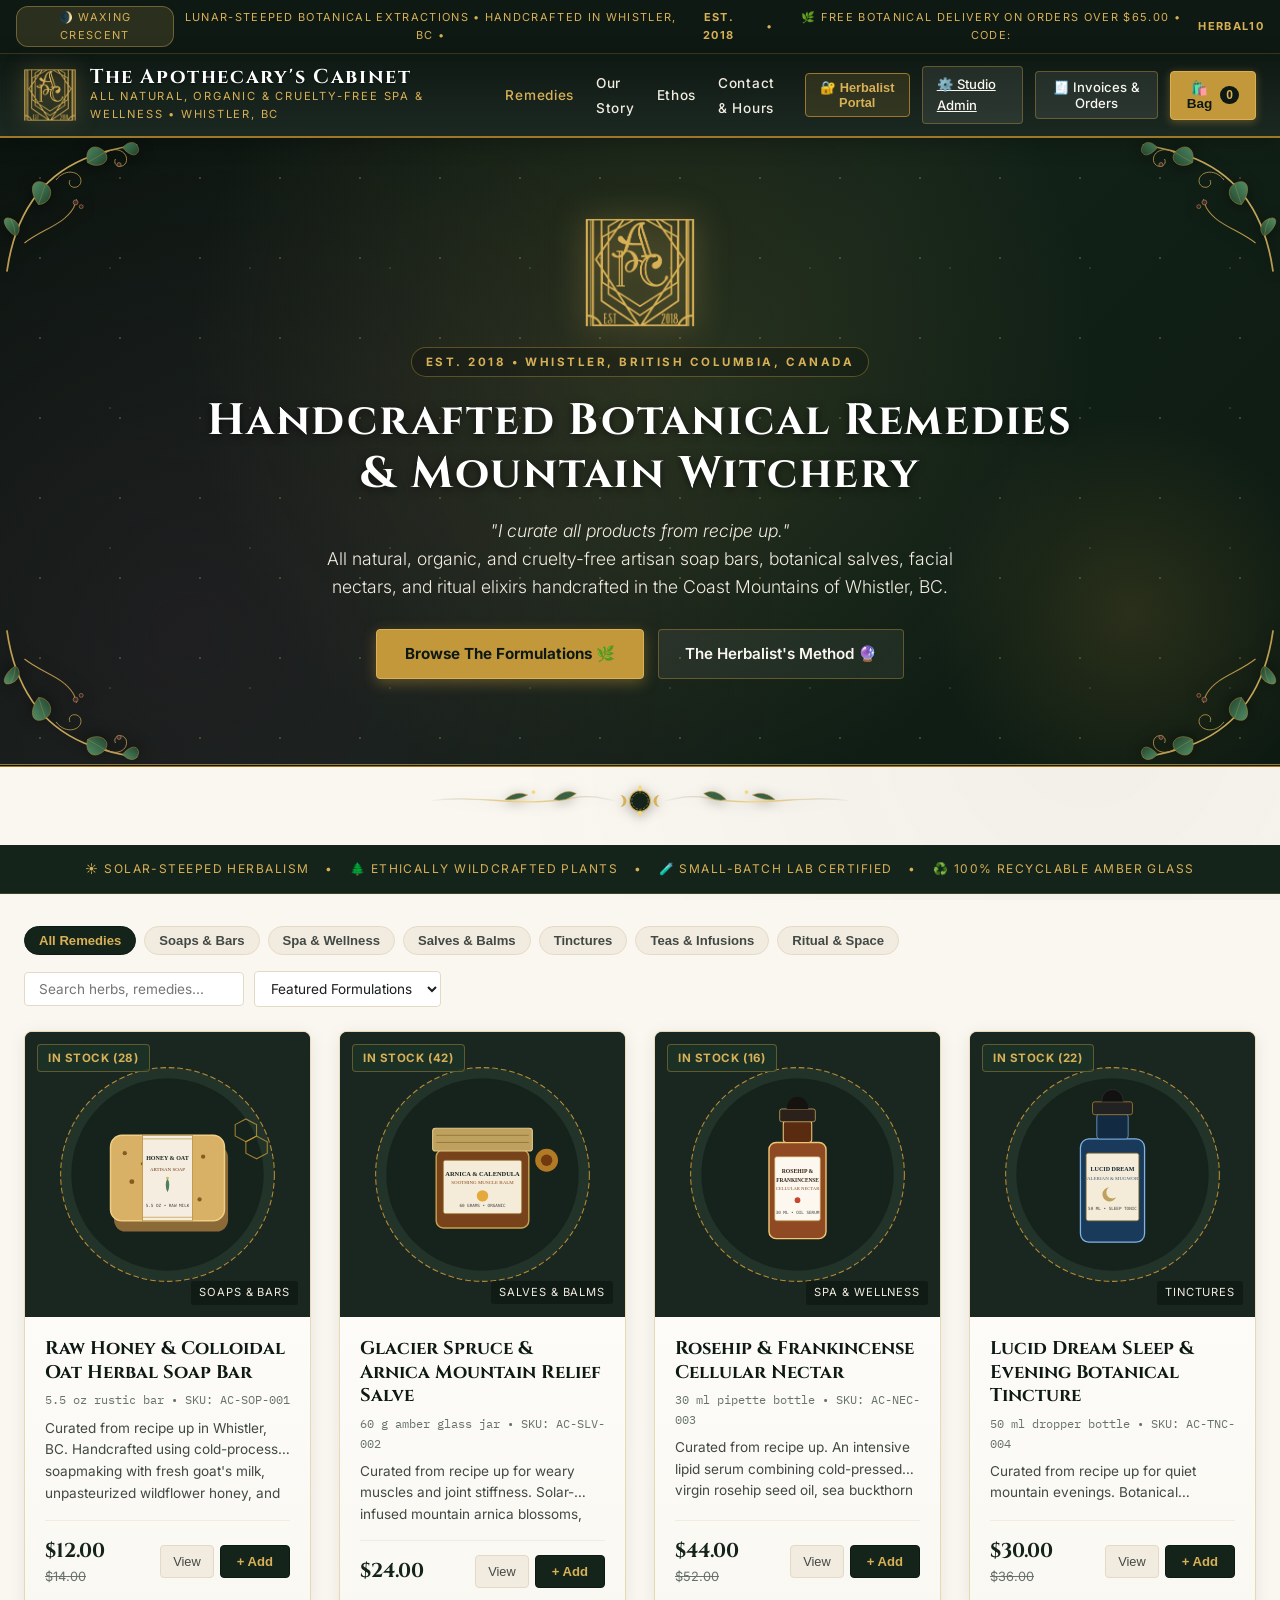
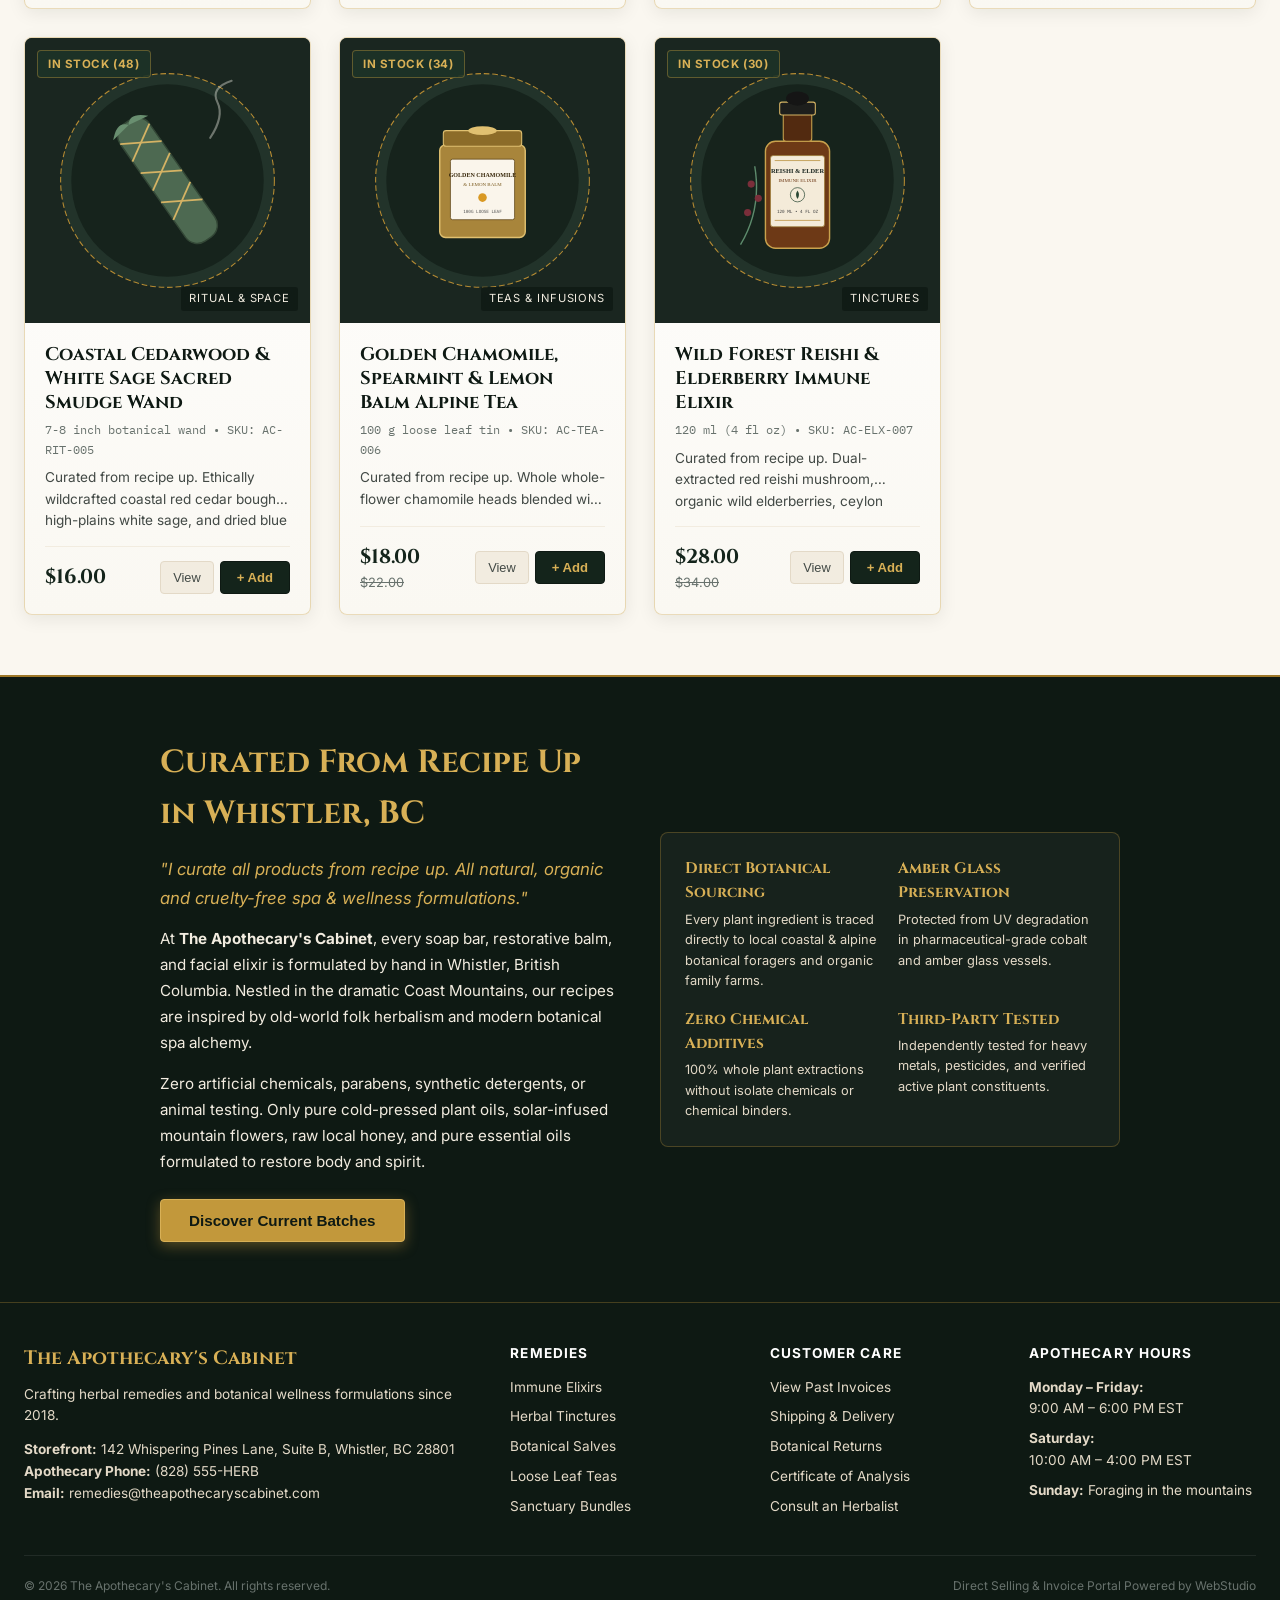
==== index.html @ fa8d8b93 "Align catalog, descriptions, and brand ethos with her Whistler, BC Facebook page (curated from recip" ====
<!DOCTYPE html>
<html lang="en">
<head>
  <meta charset="UTF-8">
  <meta name="viewport" content="width=device-width, initial-scale=1.0">
  <title>The Apothecary's Cabinet — Handcrafted Botanical Remedies</title>
  
  <!-- Fonts -->
  <link rel="preconnect" href="https://fonts.googleapis.com">
  <link rel="preconnect" href="https://fonts.gstatic.com" crossorigin>
  <link href="https://fonts.googleapis.com/css2?family=Cinzel:wght@600;700;800&family=Inter:wght@300;400;500;600;700&family=IBM+Plex+Mono:wght@400;500;600&display=swap" rel="stylesheet">
  
  <!-- Stylesheet -->
  <link rel="stylesheet" href="store.css">
</head>
<body>

  <!-- Top Announcement Notice -->
  <div class="top-notice">
    <span><span class="moon-badge">🌒 Waxing Crescent</span> Lunar-Steeped Botanical Extractions • Handcrafted in Whistler, BC • <strong>EST. 2018</strong></span>
    <span>•</span>
    <span>🌿 Free Botanical Delivery on Orders Over $65.00 • Code: <strong>HERBAL10</strong></span>
  </div>

  <!-- Header -->
  <header class="site-header">
    <div class="header-inner">
      <div class="brand" onclick="window.scrollTo({top: 0, behavior: 'smooth'})">
        <img src="assets/logo-actual-gold.png" alt="The Apothecary's Cabinet Crest" class="brand-crest">
        <div class="brand-titles">
          <h1>The Apothecary's Cabinet</h1>
          <div class="tagline">All Natural, Organic &amp; Cruelty-Free Spa &amp; Wellness • Whistler, BC</div>
        </div>
      </div>

      <nav>
        <ul class="nav-links">
          <li><a href="#catalog" class="active">Remedies</a></li>
          <li><a href="#story">Our Story</a></li>
          <li><a href="#philosophy">Ethos</a></li>
          <li><a href="#contact">Contact &amp; Hours</a></li>
        </ul>
      </nav>

      <div class="header-actions">
        <button class="btn-owner-lock" onclick="window.ApothecaryStore.openOwnerPortal()" title="Herbalist Merchant Console & POS">🔐 Herbalist Portal</button>
        
        <a href="studio.html" class="btn-header-action" title="Open WebStudio Admin Dashboard">
          ⚙️ Studio Admin
        </a>
        <button class="btn-header-action" onclick="window.ApothecaryStore.openOrdersLedger()" title="View past invoices and orders">
          🧾 Invoices &amp; Orders
        </button>
        <button class="cart-btn" onclick="window.ApothecaryStore.openCartDrawer()">
          🛍️ Bag <span class="cart-badge" id="cart-badge">0</span>
        </button>
      </div>
    </div>
  </header>

  <!-- Hero Banner (Vines, Witchy Atmosphere & Authentic Monogram) -->
  <section class="hero">
    <!-- Framing Botanical Vines -->
    <img src="assets/vine-corner.svg" class="hero-vine hero-vine-tl" alt="Vine Corner">
    <img src="assets/vine-corner.svg" class="hero-vine hero-vine-tr" alt="Vine Corner">
    <img src="assets/vine-corner.svg" class="hero-vine hero-vine-bl" alt="Vine Corner">
    <img src="assets/vine-corner.svg" class="hero-vine hero-vine-br" alt="Vine Corner">

    <div class="hero-content">
      <!-- Authentic Monogram Emblem with Pulsing Gold Aura -->
      <div class="hero-emblem-wrap">
        <img src="assets/logo-actual-gold.png" class="hero-logo-actual" alt="The Apothecary's Cabinet Authentic Monogram">
      </div>

      <span class="hero-tag">EST. 2018 • WHISTLER, BRITISH COLUMBIA, CANADA</span>
      <h2 class="hero-title">Handcrafted Botanical Remedies &amp; Mountain Witchery</h2>
      <p class="hero-subtitle">
        <em>"I curate all products from recipe up."</em><br>
        All natural, organic, and cruelty-free artisan soap bars, botanical salves, facial nectars, and ritual elixirs handcrafted in the Coast Mountains of Whistler, BC.
      </p>
      <div class="hero-ctas">
        <a href="#catalog" class="btn-primary">Browse The Formulations 🌿</a>
        <a href="#story" class="btn-secondary">The Herbalist's Method 🔮</a>
      </div>
    </div>
  </section>

  <!-- Botanical Moon Phase Divider -->
  <div class="vine-divider-wrap">
    <img src="assets/vine-divider.svg" alt="Botanical Vine Divider" class="vine-divider-img">
  </div>

  <!-- Ethos / Pillars Bar -->
  <section class="top-notice" id="philosophy" style="background: var(--moss-800); padding: 14px 24px; font-size: 12px;">
    <span>☀️ Solar-Steeped Herbalism</span>
    <span>•</span>
    <span>🌲 Ethically Wildcrafted Plants</span>
    <span>•</span>
    <span>🧪 Small-Batch Lab Certified</span>
    <span>•</span>
    <span>♻️ 100% Recyclable Amber Glass</span>
  </section>

  <!-- Main Catalog Controls -->
  <section id="catalog" class="catalog-controls">
    <div class="category-pills">
      <button class="cat-pill active" data-cat="all">All Remedies</button>
      <button class="cat-pill" data-cat="soaps">Soaps &amp; Bars</button>
      <button class="cat-pill" data-cat="spa">Spa &amp; Wellness</button>
      <button class="cat-pill" data-cat="salves">Salves &amp; Balms</button>
      <button class="cat-pill" data-cat="tinctures">Tinctures</button>
      <button class="cat-pill" data-cat="teas">Teas &amp; Infusions</button>
      <button class="cat-pill" data-cat="botanicals">Ritual &amp; Space</button>
    </div>

    <div class="search-sort-group">
      <input type="text" id="search-catalog" class="search-input" placeholder="Search herbs, remedies..." />
      <select id="sort-catalog" class="sort-select">
        <option value="featured">Featured Formulations</option>
        <option value="price-low">Price: Low to High</option>
        <option value="price-high">Price: High to Low</option>
        <option value="name">Alphabetical</option>
      </select>
    </div>
  </section>

  <!-- Product Grid -->
  <main class="catalog-container">
    <div class="products-grid" id="products-grid">
      <!-- Injected reactively by store.js -->
    </div>
  </main>

  <!-- Story & Method Section -->
  <section class="story-section" id="story">
    <div class="story-inner">
      <div class="story-content">
        <h2>Curated From Recipe Up in Whistler, BC</h2>
        <p style="font-size: 1.05rem; font-style: italic; color: var(--gold-400); margin-bottom: 14px;">
          "I curate all products from recipe up. All natural, organic and cruelty-free spa &amp; wellness formulations."
        </p>
        <p>
          At <strong>The Apothecary's Cabinet</strong>, every soap bar, restorative balm, and facial elixir is formulated by hand in Whistler, British Columbia. Nestled in the dramatic Coast Mountains, our recipes are inspired by old-world folk herbalism and modern botanical spa alchemy.
        </p>
        <p>
          Zero artificial chemicals, parabens, synthetic detergents, or animal testing. Only pure cold-pressed plant oils, solar-infused mountain flowers, raw local honey, and pure essential oils formulated to restore body and spirit.
        </p>
        <div style="margin-top: 24px;">
          <button class="btn-primary" onclick="window.scrollTo({top: document.getElementById('catalog').offsetTop - 60, behavior: 'smooth'})">
            Discover Current Batches
          </button>
        </div>
      </div>

      <div class="story-badge-box">
        <div class="badge-item">
          <h5>Direct Botanical Sourcing</h5>
          <p>Every plant ingredient is traced directly to local coastal & alpine botanical foragers and organic family farms.</p>
        </div>
        <div class="badge-item">
          <h5>Amber Glass Preservation</h5>
          <p>Protected from UV degradation in pharmaceutical-grade cobalt and amber glass vessels.</p>
        </div>
        <div class="badge-item">
          <h5>Zero Chemical Additives</h5>
          <p>100% whole plant extractions without isolate chemicals or chemical binders.</p>
        </div>
        <div class="badge-item">
          <h5>Third-Party Tested</h5>
          <p>Independently tested for heavy metals, pesticides, and verified active plant constituents.</p>
        </div>
      </div>
    </div>
  </section>

  <!-- Footer -->
  <footer class="site-footer" id="contact">
    <div class="footer-inner">
      <div class="footer-brand">
        <h4>The Apothecary's Cabinet</h4>
        <p style="margin-bottom: 12px;">Crafting herbal remedies and botanical wellness formulations since 2018.</p>
        <p><strong>Storefront:</strong> 142 Whispering Pines Lane, Suite B, Whistler, BC 28801</p>
        <p><strong>Apothecary Phone:</strong> (828) 555-HERB</p>
        <p><strong>Email:</strong> remedies@theapothecaryscabinet.com</p>
      </div>

      <div class="footer-col">
        <h5>Remedies</h5>
        <ul>
          <li><a href="#catalog">Immune Elixirs</a></li>
          <li><a href="#catalog">Herbal Tinctures</a></li>
          <li><a href="#catalog">Botanical Salves</a></li>
          <li><a href="#catalog">Loose Leaf Teas</a></li>
          <li><a href="#catalog">Sanctuary Bundles</a></li>
        </ul>
      </div>

      <div class="footer-col">
        <h5>Customer Care</h5>
        <ul>
          <li><a href="javascript:void(0)" onclick="window.ApothecaryStore.openOrdersLedger()">View Past Invoices</a></li>
          <li><a href="#catalog">Shipping &amp; Delivery</a></li>
          <li><a href="#story">Botanical Returns</a></li>
          <li><a href="#story">Certificate of Analysis</a></li>
          <li><a href="#contact">Consult an Herbalist</a></li>
        </ul>
      </div>

      <div class="footer-col">
        <h5>Apothecary Hours</h5>
        <p style="margin-bottom: 8px;"><strong>Monday – Friday:</strong><br>9:00 AM – 6:00 PM EST</p>
        <p style="margin-bottom: 8px;"><strong>Saturday:</strong><br>10:00 AM – 4:00 PM EST</p>
        <p><strong>Sunday:</strong> Foraging in the mountains</p>
      </div>
    </div>

    <div class="footer-bottom">
      <div>&copy; 2026 The Apothecary's Cabinet. All rights reserved.</div>
      <div>Direct Selling &amp; Invoice Portal Powered by WebStudio</div>
    </div>
  </footer>

  <!-- ── Cart Drawer ──────────────────────────────────────────────────────── -->
  <div class="cart-overlay" id="cart-overlay" onclick="if(event.target===this) window.ApothecaryStore.closeCartDrawer()">
    <div class="cart-drawer">
      <div class="cart-header">
        <h3>Your Remedy Bag</h3>
        <button class="btn-close-cart" onclick="window.ApothecaryStore.closeCartDrawer()">✕</button>
      </div>

      <div class="cart-items-list" id="cart-items-list">
        <!-- Rendered by store.js -->
      </div>

      <div class="cart-footer">
        <div class="summary-row">
          <span>Subtotal</span>
          <span id="cart-subtotal">$0.00</span>
        </div>
        <div class="summary-row" style="color: var(--green-accent);">
          <span>Herbal Discount</span>
          <span id="cart-discount">-$0.00</span>
        </div>
        <div class="summary-row">
          <span>Estimated Shipping</span>
          <span id="cart-shipping">$5.50</span>
        </div>
        <div class="summary-row">
          <span>Sales Tax (7%)</span>
          <span id="cart-tax">$0.00</span>
        </div>
        <div class="summary-row total-row">
          <span>Grand Total</span>
          <span id="cart-grand-total">$0.00</span>
        </div>

        <div class="promo-row">
          <input type="text" id="promo-code-input" class="promo-input" placeholder="Promo code (e.g. HERBAL10)" />
          <button id="btn-apply-promo" class="btn-apply-promo">Apply</button>
        </div>

        <button class="btn-checkout-now" onclick="window.ApothecaryStore.openCheckoutModal()">
          Secure Direct Checkout ➔
        </button>
      </div>
    </div>
  </div>

  <!-- ── Product Quick-View Modal ─────────────────────────────────────────── -->
  <div class="modal-overlay" id="product-modal" onclick="if(event.target===this) window.ApothecaryStore.closeProductModal()">
    <div class="modal-card">
      <div class="modal-header">
        <h3 id="modal-prod-title">Remedy Details</h3>
        <button class="modal-close" onclick="window.ApothecaryStore.closeProductModal()">✕</button>
      </div>
      <div class="modal-body">
        <div class="checkout-grid">
          <div style="background: var(--moss-900); border-radius: var(--radius-sm); display: flex; align-items: center; justify-content: center; overflow: hidden;">
            <img id="modal-prod-img" src="" alt="Remedy" style="width: 100%; height: auto; max-height: 320px; object-fit: contain;">
          </div>
          <div>
            <div id="modal-prod-sku" style="font-size: 0.75rem; font-family: var(--font-mono); color: #888; margin-bottom: 6px;"></div>
            <div id="modal-prod-price" style="font-size: 1.6rem; font-family: var(--font-serif); font-weight: 700; color: var(--moss-900); margin-bottom: 12px;"></div>
            <div id="modal-prod-stock" style="font-size: 0.8rem; font-weight: 700; color: var(--green-accent); margin-bottom: 14px;"></div>
            
            <p id="modal-prod-desc" style="font-size: 0.88rem; color: var(--ink-700); margin-bottom: 16px; line-height: 1.5;"></p>

            <div style="margin-bottom: 14px;">
              <strong style="font-size: 0.78rem; text-transform: uppercase; color: var(--gold-600); display: block; margin-bottom: 4px;">Botanical Ingredients:</strong>
              <p id="modal-prod-ingredients" style="font-size: 0.82rem; color: var(--ink-900); background: var(--parchment-200); padding: 8px 12px; border-radius: 4px;"></p>
            </div>

            <div style="margin-bottom: 18px;">
              <strong style="font-size: 0.78rem; text-transform: uppercase; color: var(--gold-600); display: block; margin-bottom: 4px;">Suggested Dosage &amp; Ritual:</strong>
              <p id="modal-prod-usage" style="font-size: 0.82rem; color: var(--ink-700);"></p>
            </div>

            <div style="display: flex; gap: 10px; align-items: center;">
              <label style="font-size: 0.82rem; font-weight: 600;">Qty:</label>
              <input type="number" id="modal-prod-qty" value="1" min="1" max="50" style="width: 60px; padding: 6px; border: 1px solid #ccc; border-radius: 4px; text-align: center;">
              <button id="modal-prod-buy-btn" class="btn-primary" style="flex: 1; justify-content: center;">
                Add To Bag
              </button>
            </div>
          </div>
        </div>
      </div>
    </div>
  </div>

  <!-- ── Direct Checkout Modal ────────────────────────────────────────────── -->
  <div class="modal-overlay" id="checkout-modal" onclick="if(event.target===this) window.ApothecaryStore.closeCheckoutModal()">
    <div class="modal-card">
      <div class="modal-header">
        <h3>Secure Direct Checkout</h3>
        <button class="modal-close" onclick="window.ApothecaryStore.closeCheckoutModal()">✕</button>
      </div>

      <div class="modal-body">
        <div class="checkout-grid">
          <!-- Left: Customer & Shipping Details -->
          <div>
            <div class="form-section-title">1. Customer &amp; Dispatch Details</div>
            
            <div class="form-group">
              <label class="form-label">Full Name</label>
              <input type="text" id="cust-name" class="form-ctrl" placeholder="e.g. Eleanor Vance" required />
            </div>

            <div class="form-group">
              <label class="form-label">Email Address (For Invoice &amp; Tracking)</label>
              <input type="email" id="cust-email" class="form-ctrl" placeholder="eleanor@botanicals.com" required />
            </div>

            <div class="form-group">
              <label class="form-label">Shipping / Delivery Address</label>
              <input type="text" id="cust-address" class="form-ctrl" placeholder="124 Forest Creek Road" />
            </div>

            <div style="display: grid; grid-template-columns: 2fr 1fr 1fr; gap: 8px;">
              <div class="form-group">
                <label class="form-label">City</label>
                <input type="text" id="cust-city" class="form-ctrl" placeholder="Asheville" />
              </div>
              <div class="form-group">
                <label class="form-label">State</label>
                <input type="text" id="cust-state" class="form-ctrl" placeholder="NC" />
              </div>
              <div class="form-group">
                <label class="form-label">Zip Code</label>
                <input type="text" id="cust-zip" class="form-ctrl" placeholder="28801" />
              </div>
            </div>

            <div class="form-section-title" style="margin-top: 14px;">2. Shipping Speed</div>
            <div style="font-size: 0.85rem; display: flex; flex-direction: column; gap: 8px; margin-bottom: 14px;">
              <label style="display: flex; align-items: center; gap: 8px; cursor: pointer;">
                <input type="radio" name="shipping-method" value="standard" checked />
                <span>Standard Botanical Ground (3-5 days) — $5.50</span>
              </label>
              <label style="display: flex; align-items: center; gap: 8px; cursor: pointer;">
                <input type="radio" name="shipping-method" value="express" />
                <span>Expedited Herbal Courier (1-2 days) — $14.00</span>
              </label>
              <label style="display: flex; align-items: center; gap: 8px; cursor: pointer;">
                <input type="radio" name="shipping-method" value="pickup" />
                <span>Local Asheville Counter Pickup (Same-Day) — FREE</span>
              </label>
            </div>
          </div>

          <!-- Right: Payment Method & Totals -->
          <div>
            <div class="form-section-title">3. Payment Method</div>
            
            <div class="payment-tabs">
              <button class="pay-tab-btn active" data-tab="tab-stripe">
                <span>💳 Card / Stripe</span>
              </button>
              <button class="pay-tab-btn" data-tab="tab-paypal">
                <span>🅿️ PayPal</span>
              </button>
              <button class="pay-tab-btn" data-tab="tab-pickup">
                <span>🏬 In-Store Pay</span>
              </button>
            </div>

            <!-- Stripe Card Tab -->
            <div class="tab-pane active" id="tab-stripe">
              <div class="form-group">
                <label class="form-label">Card Number</label>
                <input type="text" class="form-ctrl" placeholder="•••• •••• •••• 4242" value="4242 •••• •••• 4242" />
              </div>
              <div style="display: grid; grid-template-columns: 1fr 1fr; gap: 8px;">
                <div class="form-group">
                  <label class="form-label">Expiration</label>
                  <input type="text" class="form-ctrl" placeholder="MM/YY" value="08/29" />
                </div>
                <div class="form-group">
                  <label class="form-label">CVC Security</label>
                  <input type="text" class="form-ctrl" placeholder="CVC" value="842" />
                </div>
              </div>
              <button class="btn-primary" style="width: 100%; justify-content: center; margin-top: 10px;" onclick="window.ApothecaryStore.processOrder('stripe')">
                Pay With Card Now
              </button>
            </div>

            <!-- PayPal Tab -->
            <div class="tab-pane" id="tab-paypal">
              <p style="font-size: 0.85rem; color: #555; margin-bottom: 14px;">
                Complete your botanical order securely with your PayPal account or PayPal Pay Later.
              </p>
              <button class="btn-primary" style="width: 100%; justify-content: center; background: #0070ba; border-color: #003087; color: #fff;" onclick="window.ApothecaryStore.processOrder('paypal')">
                Pay with PayPal ➔
              </button>
            </div>

            <!-- Store Pickup Tab -->
            <div class="tab-pane" id="tab-pickup">
              <p style="font-size: 0.85rem; color: #555; margin-bottom: 14px;">
                Reserve this order for in-person pickup at our Asheville store counter. You can pay via Cash, Card, or Apple Pay upon pickup.
              </p>
              <button class="btn-primary" style="width: 100%; justify-content: center;" onclick="window.ApothecaryStore.processOrder('pickup')">
                Reserve Order For Pickup
              </button>
            </div>

            <div class="secure-badge">
              <span>🔒 256-Bit SSL Encrypted Direct Transaction</span>
            </div>

            <!-- Summary in checkout -->
            <div style="background: var(--parchment-200); padding: 14px; border-radius: var(--radius-sm); margin-top: 16px; border: 1px solid var(--parchment-300);">
              <div class="summary-row"><span>Items Subtotal:</span> <span id="checkout-subtotal">$0.00</span></div>
              <div class="summary-row"><span>Dispatch / Courier:</span> <span id="checkout-shipping">$5.50</span></div>
              <div class="summary-row"><span>Sales Tax:</span> <span id="checkout-tax">$0.00</span></div>
              <div class="summary-row total-row" style="margin-top: 6px; padding-top: 6px;">
                <span>Total Amount:</span> <span id="checkout-grand-total">$0.00</span>
              </div>
            </div>
          </div>
        </div>
      </div>
    </div>
  </div>

  <!-- ── Printable Invoice & Receipt Modal ───────────────────────────────── -->
  <div class="modal-overlay" id="invoice-modal" onclick="if(event.target===this) window.ApothecaryStore.closeInvoiceModal()">
    <div class="modal-card" style="width: 840px;">
      <div class="modal-header">
        <h3>Order Receipt &amp; Official Invoice</h3>
        <button class="modal-close" onclick="window.ApothecaryStore.closeInvoiceModal()">✕</button>
      </div>

      <div class="modal-body" style="background: #e7e3da; padding: 24px;">
        <!-- Printable Paper Sheet -->
        <div class="invoice-sheet" id="invoice-printable-sheet">
          <div class="invoice-header">
            <div class="invoice-brand">
              <div style="display: flex; align-items: center; gap: 10px; margin-bottom: 4px;">
                <img src="assets/logo-crest.svg" alt="Crest" style="width: 40px; height: 40px;">
                <h2>The Apothecary's Cabinet</h2>
              </div>
              <p>142 Whispering Pines Lane, Suite B<br>Whistler, BC 28801 • Tel: (828) 555-HERB<br>remedies@theapothecaryscabinet.com</p>
            </div>

            <div class="invoice-meta">
              <span class="invoice-badge" id="inv-number">AC-2026-000000</span>
              <p><strong>Date:</strong> <span id="inv-date">Nov 8, 2026</span></p>
              <p><strong>Status:</strong> <span id="inv-status-badge">PAID • Stripe</span></p>
            </div>
          </div>

          <div class="invoice-parties">
            <div class="party-block">
              <h4>Billed &amp; Dispatched To</h4>
              <p id="inv-cust-name">Eleanor Vance</p>
              <p id="inv-cust-email">eleanor@botanicals.com</p>
              <p id="inv-cust-address">124 Forest Creek Road, Whistler, BC 28801</p>
            </div>

            <div class="party-block">
              <h4>Herbalist Fulfillment Note</h4>
              <p>Hand-inspected, batch verified, and packed with biodegradable dried straw and wax seals. Store in a cool, dark sanctuary away from direct sunlight.</p>
            </div>
          </div>

          <table class="invoice-table">
            <thead>
              <tr>
                <th>Remedy Formulation / Description</th>
                <th class="num">Qty</th>
                <th class="num">Unit Price</th>
                <th class="num">Line Total</th>
              </tr>
            </thead>
            <tbody id="inv-items-tbody">
              <!-- Line items injected dynamically -->
            </tbody>
          </table>

          <div class="invoice-totals">
            <table class="totals-table">
              <tr>
                <td>Subtotal:</td>
                <td class="num" id="inv-subtotal">$0.00</td>
              </tr>
              <tr>
                <td style="color: var(--green-accent);">Promotional Discount:</td>
                <td class="num" style="color: var(--green-accent);" id="inv-discount">-$0.00</td>
              </tr>
              <tr>
                <td>Herbal Ground Dispatch:</td>
                <td class="num" id="inv-shipping">$0.00</td>
              </tr>
              <tr>
                <td>Sales Tax (7.0%):</td>
                <td class="num" id="inv-tax">$0.00</td>
              </tr>
              <tr class="grand-total">
                <td>Total Paid:</td>
                <td class="num" id="inv-grand-total">$0.00</td>
              </tr>
            </table>
          </div>

          <div class="invoice-footer">
            <p>Thank you for supporting traditional small-batch Appalachian herbalism.</p>
            <p style="margin-top: 4px; font-size: 0.72rem; color: #888;">
              Questions about botanical dosages or returns? Email remedies@theapothecaryscabinet.com with your invoice number.
            </p>
          </div>
        </div>
      </div>

      <div class="modal-footer invoice-actions">
        <button class="btn-secondary" onclick="window.ApothecaryStore.closeInvoiceModal()">Close</button>
        <div style="display: flex; gap: 10px;">
          <button class="btn-secondary" onclick="window.ApothecaryStore.downloadInvoiceHtml()">
            💾 Download HTML Receipt
          </button>
          <button class="btn-primary" onclick="window.ApothecaryStore.printInvoice()">
            🖨️ Print Receipt / PDF
          </button>
        </div>
      </div>
    </div>
  </div>

  <!-- ── Orders Ledger Modal ──────────────────────────────────────────────── -->
  <div class="modal-overlay" id="orders-ledger-modal" onclick="if(event.target===this) window.ApothecaryStore.closeOrdersLedger()">
    <div class="modal-card" style="width: 800px;">
      <div class="modal-header">
        <h3>Customer Orders &amp; Invoice History</h3>
        <button class="modal-close" onclick="window.ApothecaryStore.closeOrdersLedger()">✕</button>
      </div>
      <div class="modal-body">
        <table class="invoice-table">
          <thead>
            <tr>
              <th>Invoice #</th>
              <th>Date</th>
              <th>Customer</th>
              <th>Status</th>
              <th class="num">Amount</th>
              <th style="text-align: right;">Action</th>
            </tr>
          </thead>
          <tbody id="orders-ledger-tbody">
            <!-- Orders injected by store.js -->
          </tbody>
        </table>
      </div>
      <div class="modal-footer">
        <button class="btn-secondary" onclick="window.ApothecaryStore.closeOrdersLedger()">Close</button>
      </div>
    </div>
  </div>

  
  <!-- ── Herbalist Merchant Portal & Counter POS Modal ────────────────────── -->
  <div class="portal-overlay" id="owner-portal-modal" onclick="if(event.target===this) window.ApothecaryStore.closeOwnerPortal()">
    <div class="portal-window">
      <div class="portal-topbar">
        <div class="portal-title-area">
          <img src="assets/logo-crest.svg" alt="Crest" style="width: 32px; height: 32px;">
          <div>
            <h3>Herbalist Merchant Portal &amp; Point of Sale</h3>
            <div style="font-size: 11px; color: var(--gold-400);">The Apothecary's Cabinet • Management Console</div>
          </div>
        </div>
        <button class="modal-close" onclick="window.ApothecaryStore.closeOwnerPortal()">✕</button>
      </div>

      <div class="portal-nav-tabs">
        <button class="portal-tab-btn active" data-tab="tab-portal-products" onclick="window.ApothecaryStore.showPortalTab('tab-portal-products')">
          📦 Products &amp; Soap Bars
        </button>
        <button class="portal-tab-btn" data-tab="tab-portal-pos" onclick="window.ApothecaryStore.showPortalTab('tab-portal-pos')">
          🛍️ Counter POS Register
        </button>
        <button class="portal-tab-btn" data-tab="tab-portal-promos" onclick="window.ApothecaryStore.showPortalTab('tab-portal-promos')">
          🏷️ Sales &amp; Promo Codes
        </button>
        <button class="portal-tab-btn" data-tab="tab-portal-orders" onclick="window.ApothecaryStore.showPortalTab('tab-portal-orders')">
          🧾 Invoices &amp; Orders
        </button>
        <button class="portal-tab-btn" data-tab="tab-portal-backup" onclick="window.ApothecaryStore.showPortalTab('tab-portal-backup')">
          💾 Backup &amp; PIN
        </button>
      </div>

      <div class="portal-content">
        <!-- 1. Products Management -->
        <div class="portal-view active" id="tab-portal-products">
          <div style="display: flex; justify-content: space-between; align-items: center; margin-bottom: 16px;">
            <div>
              <h4 style="font-family: var(--font-serif); font-size: 1.15rem; color: var(--moss-900);">Apothecary Remedy Catalog</h4>
              <p style="font-size: 0.8rem; color: #666;">Add new soap bars, update prices, adjust inventory, and edit botanical descriptions.</p>
            </div>
            <button class="btn-primary" onclick="window.ApothecaryStore.openCreateProductForm()">
              + Add New Soap Bar / Remedy
            </button>
          </div>

          <table class="invoice-table" style="background: #fff; border-radius: 6px; overflow: hidden; box-shadow: 0 2px 8px rgba(0,0,0,0.06);">
            <thead>
              <tr>
                <th style="width: 50px;">Vessel</th>
                <th>Remedy Formulation</th>
                <th>SKU</th>
                <th>Price</th>
                <th>Stock Units</th>
                <th style="text-align: right;">Action</th>
              </tr>
            </thead>
            <tbody id="portal-products-tbody">
              <!-- Rendered by store.js -->
            </tbody>
          </table>
        </div>

        <!-- 2. Counter Point of Sale (POS) -->
        <div class="portal-view" id="tab-portal-pos">
          <div class="pos-layout">
            <div>
              <h4 style="font-family: var(--font-serif); font-size: 1.05rem; color: var(--moss-900); margin-bottom: 10px;">
                Touch to Add to Counter Ticket:
              </h4>
              <div class="pos-catalog-grid" id="pos-catalog-grid">
                <!-- Rendered by store.js -->
              </div>
            </div>

            <!-- Counter Register Ticket -->
            <div class="pos-ticket-panel">
              <h4 style="font-family: var(--font-serif); font-size: 1.1rem; color: var(--moss-900); display: flex; align-items: center; justify-content: space-between;">
                <span>Counter Register</span>
                <span style="font-size: 0.75rem; background: var(--moss-800); color: var(--gold-400); padding: 2px 6px; border-radius: 3px;">POS Live</span>
              </h4>

              <div class="pos-ticket-items" id="pos-ticket-items">
                <!-- POS ticket items rendered by store.js -->
              </div>

              <div style="margin-bottom: 14px; font-size: 0.85rem;">
                <div class="summary-row"><span>Subtotal:</span> <span id="pos-subtotal">$0.00</span></div>
                <div class="summary-row"><span>Local Sales Tax (7%):</span> <span id="pos-tax">$0.00</span></div>
                <div class="summary-row total-row" style="margin-top: 6px; padding-top: 6px;">
                  <span>Ticket Total:</span> <span id="pos-total">$0.00</span>
                </div>
              </div>

              <div style="display: flex; flex-direction: column; gap: 8px;">
                <button class="btn-primary" style="justify-content: center;" onclick="window.ApothecaryStore.posCheckout('Cash')">
                  💵 Charge Cash &amp; Print Receipt
                </button>
                <div style="display: grid; grid-template-columns: 1fr 1fr; gap: 8px;">
                  <button class="btn-secondary" style="background: var(--moss-800); color: #fff; font-size: 0.8rem; justify-content: center;" onclick="window.ApothecaryStore.posCheckout('Card / Tap')">
                    💳 Card / Tap
                  </button>
                  <button class="btn-secondary" style="background: #0070ba; color: #fff; font-size: 0.8rem; justify-content: center;" onclick="window.ApothecaryStore.posCheckout('Venmo / QR')">
                    📱 Venmo / QR
                  </button>
                </div>
              </div>
            </div>
          </div>
        </div>

        <!-- 3. Promotions & Sales -->
        <div class="portal-view" id="tab-portal-promos">
          <div style="max-width: 800px; display: flex; flex-direction: column; gap: 24px;">
            <!-- Top Announcement Ticker Editor -->
            <div style="background: #fff; padding: 20px; border-radius: 6px; border: 1px solid var(--parchment-300);">
              <h4 style="font-family: var(--font-serif); font-size: 1.05rem; color: var(--moss-900); margin-bottom: 8px;">
                📢 Live Storefront Announcement Ticker
              </h4>
              <p style="font-size: 0.82rem; color: #666; margin-bottom: 12px;">This message displays at the very top of your online store for all visitors.</p>
              <div style="display: flex; gap: 10px;">
                <input type="text" id="portal-announcement-input" class="form-ctrl" placeholder="e.g. 🍂 Autumn Soap Harvest: 15% off all soap bars this week!" value="Free Botanical Ground Delivery on orders over $65.00" />
                <button class="btn-primary" onclick="window.ApothecaryStore.saveAnnouncementFromPortal()">Update Ticker</button>
              </div>
            </div>

            <!-- Coupon Codes Manager -->
            <div style="background: #fff; padding: 20px; border-radius: 6px; border: 1px solid var(--parchment-300);">
              <h4 style="font-family: var(--font-serif); font-size: 1.05rem; color: var(--moss-900); margin-bottom: 8px;">
                🏷️ Active Botanical Coupon Codes
              </h4>
              <table class="invoice-table" style="margin-bottom: 16px;">
                <thead>
                  <tr>
                    <th>Promo Code</th>
                    <th>Promotion Label</th>
                    <th>Discount</th>
                    <th style="text-align: right;">Action</th>
                  </tr>
                </thead>
                <tbody id="portal-promos-tbody">
                  <!-- Rendered by store.js -->
                </tbody>
              </table>

              <h5 style="font-size: 0.85rem; margin-bottom: 10px; color: var(--moss-900);">Create New Promo Code:</h5>
              <div style="display: grid; grid-template-columns: 2fr 1fr 1fr 2fr auto; gap: 8px; align-items: center;">
                <input type="text" id="new-promo-code" class="form-ctrl" placeholder="e.g. SOAPLOVE" style="text-transform: uppercase;" />
                <select id="new-promo-type" class="form-ctrl">
                  <option value="percent">% Percent Off</option>
                  <option value="shipping">Free Shipping</option>
                </select>
                <input type="number" id="new-promo-val" class="form-ctrl" placeholder="15" value="15" />
                <input type="text" id="new-promo-label" class="form-ctrl" placeholder="15% Off All Handcrafted Soaps" />
                <button class="btn-primary" onclick="window.ApothecaryStore.addPromoCodeFromPortal()">+ Add Code</button>
              </div>
            </div>
          </div>
        </div>

        <!-- 4. Orders & Invoices -->
        <div class="portal-view" id="tab-portal-orders">
          <div style="margin-bottom: 16px;">
            <h4 style="font-family: var(--font-serif); font-size: 1.15rem; color: var(--moss-900);">Customer Orders &amp; Receipts Ledger</h4>
            <p style="font-size: 0.8rem; color: #666;">Track online web orders and counter walk-in sales. View, download, or re-print invoices.</p>
          </div>

          <table class="invoice-table" style="background: #fff; border-radius: 6px; overflow: hidden;">
            <thead>
              <tr>
                <th>Invoice / Order #</th>
                <th>Date</th>
                <th>Customer Name</th>
                <th>Status</th>
                <th>Amount</th>
                <th style="text-align: right;">Action</th>
              </tr>
            </thead>
            <tbody id="portal-orders-tbody">
              <!-- Rendered by store.js -->
            </tbody>
          </table>
        </div>

        <!-- 5. Backup & PIN -->
        <div class="portal-view" id="tab-portal-backup">
          <div style="max-width: 600px; display: flex; flex-direction: column; gap: 20px;">
            <div style="background: #fff; padding: 20px; border-radius: 6px; border: 1px solid var(--parchment-300);">
              <h4 style="font-family: var(--font-serif); font-size: 1.05rem; color: var(--moss-900); margin-bottom: 8px;">
                💾 Save / Backup Catalog to Your Computer
              </h4>
              <p style="font-size: 0.82rem; color: #666; margin-bottom: 14px;">
                Download a safety backup copy of all your products, pricing, soap formulations, and orders with one click.
              </p>
              <button class="btn-primary" onclick="window.ApothecaryStore.downloadCatalogBackup()">
                📥 Download Backup File (.json)
              </button>
            </div>

            <div style="background: #fff; padding: 20px; border-radius: 6px; border: 1px solid var(--parchment-300);">
              <h4 style="font-family: var(--font-serif); font-size: 1.05rem; color: var(--moss-900); margin-bottom: 8px;">
                📤 Restore Catalog From Backup
              </h4>
              <p style="font-size: 0.82rem; color: #666; margin-bottom: 14px;">
                If you ever switch phones or computers, load your backup file here to restore all your products immediately.
              </p>
              <input type="file" accept=".json" onchange="window.ApothecaryStore.restoreCatalogBackup(this)" style="font-size: 0.85rem;" />
            </div>

            <div style="background: #fff; padding: 20px; border-radius: 6px; border: 1px solid var(--parchment-300);">
              <h4 style="font-family: var(--font-serif); font-size: 1.05rem; color: var(--moss-900); margin-bottom: 8px;">
                🔑 Change Merchant Portal PIN
              </h4>
              <p style="font-size: 0.82rem; color: #666; margin-bottom: 14px;">
                Current default PIN is <strong>2018</strong>. You can change this to your own private 4-digit code.
              </p>
              <button class="btn-secondary" style="background: var(--moss-800); color: #fff;" onclick="window.ApothecaryStore.changeOwnerPin()">
                Change PIN
              </button>
            </div>
          </div>
        </div>

      </div>
    </div>
  </div>

  <!-- ── Add / Edit Product Modal (For Owner) ──────────────────────────────── -->
  <div class="modal-overlay" id="portal-edit-product-modal" onclick="if(event.target===this) window.ApothecaryStore.closeEditProductModal()">
    <div class="modal-card" style="width: 720px;">
      <div class="modal-header">
        <h3 id="portal-form-title">Add New Remedy or Soap Bar</h3>
        <button class="modal-close" onclick="window.ApothecaryStore.closeEditProductModal()">✕</button>
      </div>

      <div class="modal-body">
        <div class="portal-form-grid">
          <!-- Left Column: Photo Upload -->
          <div>
            <label class="form-label">Product Photo / Vessel Artwork</label>
            <div class="image-upload-box" onclick="document.getElementById('portal-file-input').click()">
              <img id="portal-image-preview" src="assets/soap.svg" class="image-preview-thumb" alt="Preview">
              <div style="font-size: 0.8rem; font-weight: 600; color: var(--moss-900); margin-top: 6px;">
                📸 Snap / Upload Photo from Device
              </div>
              <div style="font-size: 0.72rem; color: #777;">Click to select JPG, PNG, or WebP</div>
              <input type="file" id="portal-file-input" accept="image/*" style="display: none;" onchange="window.ApothecaryStore.handleProductPhotoUpload(this)" />
            </div>

            <div style="margin-top: 12px;">
              <span style="font-size: 0.72rem; text-transform: uppercase; color: #666; font-weight: 600; display: block; margin-bottom: 6px;">Or Choose an Artisan Icon:</span>
              <div style="display: flex; gap: 6px; flex-wrap: wrap;">
                <button type="button" class="btn-tag" onclick="window.ApothecaryStore.setPresetImage('assets/soap.svg')">🧼 Soap Bar</button>
                <button type="button" class="btn-tag" onclick="window.ApothecaryStore.setPresetImage('assets/salve.svg')">🍯 Salve Jar</button>
                <button type="button" class="btn-tag" onclick="window.ApothecaryStore.setPresetImage('assets/tincture.svg')">💧 Dropper</button>
                <button type="button" class="btn-tag" onclick="window.ApothecaryStore.setPresetImage('assets/tea.svg')">☕ Tea Tin</button>
                <button type="button" class="btn-tag" onclick="window.ApothecaryStore.setPresetImage('assets/bundle.svg')">🌿 Herb Bundle</button>
              </div>
            </div>
          </div>

          <!-- Right Column: Details -->
          <div>
            <div class="form-group">
              <label class="form-label">Product / Soap Title</label>
              <input type="text" id="portal-prod-title" class="form-ctrl" placeholder="e.g. Lavender &amp; Goat Milk Soap Bar" required />
            </div>

            <div style="display: grid; grid-template-columns: 1fr 1fr; gap: 8px;">
              <div class="form-group">
                <label class="form-label">Category</label>
                <select id="portal-prod-category" class="form-ctrl">
                  <option value="Soaps &amp; Bars">Soaps &amp; Bars</option>
                  <option value="Tinctures">Tinctures &amp; Elixirs</option>
                  <option value="Salves &amp; Balms">Salves &amp; Balms</option>
                  <option value="Teas &amp; Infusions">Teas &amp; Infusions</option>
                  <option value="Botanicals">Botanicals &amp; Oils</option>
                </select>
              </div>
              <div class="form-group">
                <label class="form-label">SKU (Stock ID)</label>
                <input type="text" id="portal-prod-sku" class="form-ctrl" placeholder="AC-SOP-008" />
              </div>
            </div>

            <div style="display: grid; grid-template-columns: 1fr 1fr 1fr; gap: 8px;">
              <div class="form-group">
                <label class="form-label">Regular Price ($)</label>
                <input type="number" step="0.5" id="portal-prod-price" class="form-ctrl" value="12.00" required />
              </div>
              <div class="form-group">
                <label class="form-label">Sale Price ($)</label>
                <input type="number" step="0.5" id="portal-prod-compare" class="form-ctrl" placeholder="Optional" />
              </div>
              <div class="form-group">
                <label class="form-label">Stock Units</label>
                <input type="number" id="portal-prod-stock" class="form-ctrl" value="24" required />
              </div>
            </div>

            <div class="form-group">
              <label class="form-label">Weight / Vessel Size</label>
              <input type="text" id="portal-prod-size" class="form-ctrl" placeholder="e.g. 5.5 oz bar" value="5.5 oz rustic bar" />
            </div>

            <div class="form-group">
              <label class="form-label">Botanical Description</label>
              <textarea id="portal-prod-desc" class="form-ctrl" rows="2" placeholder="Describe the skin feel, aroma, and botanical benefits..."></textarea>
            </div>

            <div class="form-group">
              <label class="form-label">Botanical Ingredients</label>
              <textarea id="portal-prod-ingredients" class="form-ctrl" rows="2" placeholder="List oils, milks, botanicals, and essential oils..."></textarea>
            </div>

            <div class="form-group">
              <label class="form-label">Suggested Ritual / Usage</label>
              <textarea id="portal-prod-usage" class="form-ctrl" rows="2" placeholder="How to use or care for this item..."></textarea>
            </div>
          </div>
        </div>
      </div>

      <div class="modal-footer">
        <button class="btn-secondary" onclick="window.ApothecaryStore.closeEditProductModal()">Cancel</button>
        <button class="btn-primary" onclick="window.ApothecaryStore.saveProductFromPortal()">Save &amp; Publish to Store 🌿</button>
      </div>
    </div>
  </div>

  <!-- Store Logic -->
  <script src="store.js"></script>
</body>
</html>
---- store.css ----
:root {
  --moss-900: #0e1913;
  --moss-800: #14241b;
  --moss-700: #1d3327;
  --moss-600: #294838;
  --gold-500: #c2983b;
  --gold-400: #d8b056;
  --gold-600: #9e7828;
  --amber-600: #994c1f;
  --parchment-100: #faf7f0;
  --parchment-200: #f2ece0;
  --parchment-300: #e3d9c7;
  --ink-900: #1b1e1d;
  --ink-700: #424945;
  --ink-500: #68726d;
  --green-accent: #2e7d4a;
  --red-accent: #b83c2a;
  --radius-sm: 4px;
  --radius-md: 8px;
  --radius-lg: 14px;
  --shadow-subtle: 0 4px 18px rgba(14, 25, 19, 0.08);
  --shadow-elevated: 0 12px 36px rgba(14, 25, 19, 0.22);
  --font-serif: "Cinzel", "Playfair Display", Georgia, serif;
  --font-body: "Inter", -apple-system, BlinkMacSystemFont, "Segoe UI", Roboto, sans-serif;
  --font-mono: "IBM Plex Mono", Consolas, monospace;
}

* { box-sizing: border-box; margin: 0; padding: 0; }

body {
  background-color: var(--parchment-100);
  color: var(--ink-900);
  font-family: var(--font-body);
  line-height: 1.6;
  -webkit-font-smoothing: antialiased;
}

/* Background parchment texture */
body::before {
  content: "";
  position: fixed;
  inset: 0;
  background-image: 
    radial-gradient(circle at 15% 20%, rgba(194, 152, 59, 0.03) 0%, transparent 40%),
    radial-gradient(circle at 85% 80%, rgba(29, 51, 39, 0.04) 0%, transparent 45%);
  pointer-events: none;
  z-index: -1;
}

/* ── Top Announcement Banner ─────────────────────── */
.top-notice {
  background: var(--moss-900);
  color: var(--gold-400);
  font-size: 11px;
  letter-spacing: 0.12em;
  text-transform: uppercase;
  text-align: center;
  padding: 6px 16px;
  border-bottom: 1px solid rgba(194, 152, 59, 0.25);
  display: flex;
  justify-content: center;
  align-items: center;
  gap: 16px;
}
.top-notice span { display: inline-flex; align-items: center; gap: 6px; }

/* ── Navigation Header ───────────────────────────── */
.site-header {
  position: sticky;
  top: 0;
  z-index: 100;
  background: rgba(20, 36, 27, 0.96);
  backdrop-filter: blur(10px);
  border-bottom: 2px solid var(--gold-600);
  box-shadow: 0 4px 20px rgba(0,0,0,0.25);
  color: var(--parchment-100);
}

.header-inner {
  max-width: 1280px;
  margin: 0 auto;
  padding: 12px 24px;
  display: flex;
  align-items: center;
  justify-content: space-between;
  gap: 20px;
}

.brand {
  display: flex;
  align-items: center;
  gap: 14px;
  text-decoration: none;
  color: inherit;
  cursor: pointer;
}

.brand-crest {
  width: 48px;
  height: 48px;
  flex-shrink: 0;
  filter: drop-shadow(0 2px 6px rgba(0,0,0,0.4));
  transition: transform 0.3s ease;
}
.brand:hover .brand-crest { transform: rotate(-5deg) scale(1.05); }

.brand-titles h1 {
  font-family: var(--font-serif);
  font-size: 1.25rem;
  letter-spacing: 0.08em;
  color: #fff;
  font-weight: 700;
  line-height: 1.1;
  text-shadow: 0 1px 2px rgba(0,0,0,0.5);
}
.brand-titles .tagline {
  font-size: 0.7rem;
  letter-spacing: 0.16em;
  text-transform: uppercase;
  color: var(--gold-400);
}

.nav-links {
  display: flex;
  align-items: center;
  gap: 22px;
  list-style: none;
}
.nav-links a {
  color: var(--parchment-200);
  text-decoration: none;
  font-size: 0.85rem;
  font-weight: 500;
  letter-spacing: 0.05em;
  transition: color 0.2s;
  cursor: pointer;
}
.nav-links a:hover, .nav-links a.active {
  color: var(--gold-400);
}

.header-actions {
  display: flex;
  align-items: center;
  gap: 12px;
}

.btn-header-action {
  background: rgba(255,255,255,0.08);
  border: 1px solid rgba(194,152,59,0.4);
  color: var(--parchment-100);
  padding: 7px 14px;
  border-radius: var(--radius-sm);
  font-size: 0.82rem;
  font-family: inherit;
  font-weight: 500;
  cursor: pointer;
  display: inline-flex;
  align-items: center;
  gap: 7px;
  transition: all 0.2s;
}
.btn-header-action:hover {
  background: rgba(194,152,59,0.2);
  border-color: var(--gold-400);
  color: #fff;
}

.cart-btn {
  background: var(--gold-500);
  color: var(--moss-900);
  font-weight: 700;
  border: 1px solid var(--gold-400);
  padding: 8px 16px;
  border-radius: var(--radius-sm);
  display: inline-flex;
  align-items: center;
  gap: 8px;
  cursor: pointer;
  font-size: 0.85rem;
  box-shadow: 0 2px 8px rgba(194, 152, 59, 0.4);
  transition: all 0.2s;
}
.cart-btn:hover {
  background: var(--gold-400);
  transform: translateY(-1px);
}
.cart-badge {
  background: var(--moss-900);
  color: var(--gold-400);
  font-size: 0.75rem;
  padding: 2px 6px;
  border-radius: 10px;
  font-weight: 800;
}

/* ── Hero Banner ─────────────────────────────────── */
.hero {
  background: linear-gradient(135deg, var(--moss-900) 0%, var(--moss-800) 50%, var(--moss-700) 100%);
  color: var(--parchment-100);
  padding: 60px 24px 70px;
  border-bottom: 3px double var(--gold-600);
  position: relative;
  overflow: hidden;
}
.hero::after {
  content: "";
  position: absolute;
  right: -50px;
  bottom: -50px;
  width: 400px;
  height: 400px;
  background: radial-gradient(circle, rgba(194,152,59,0.15) 0%, transparent 70%);
  pointer-events: none;
}
.hero-content {
  max-width: 900px;
  margin: 0 auto;
  text-align: center;
  position: relative;
  z-index: 2;
}
.hero-tag {
  display: inline-block;
  font-size: 0.72rem;
  font-weight: 700;
  letter-spacing: 0.22em;
  text-transform: uppercase;
  color: var(--gold-400);
  border: 1px solid rgba(194,152,59,0.4);
  padding: 5px 14px;
  border-radius: 20px;
  margin-bottom: 18px;
  background: rgba(0,0,0,0.2);
}
.hero-title {
  font-family: var(--font-serif);
  font-size: 2.75rem;
  font-weight: 700;
  letter-spacing: 0.04em;
  color: #fff;
  line-height: 1.2;
  margin-bottom: 16px;
  text-shadow: 0 2px 8px rgba(0,0,0,0.6);
}
.hero-subtitle {
  font-size: 1.1rem;
  color: var(--parchment-200);
  max-width: 680px;
  margin: 0 auto 28px;
  font-weight: 300;
  line-height: 1.6;
}
.hero-ctas {
  display: flex;
  justify-content: center;
  gap: 14px;
  flex-wrap: wrap;
}
.btn-primary {
  background: var(--gold-500);
  color: var(--moss-900);
  font-weight: 700;
  padding: 12px 28px;
  border-radius: var(--radius-sm);
  text-decoration: none;
  font-size: 0.95rem;
  display: inline-flex;
  align-items: center;
  gap: 8px;
  border: 1px solid var(--gold-400);
  box-shadow: 0 4px 14px rgba(194,152,59,0.4);
  cursor: pointer;
  transition: all 0.2s;
}
.btn-primary:hover {
  background: var(--gold-400);
  transform: translateY(-2px);
  box-shadow: 0 6px 18px rgba(194,152,59,0.5);
}
.btn-secondary {
  background: rgba(255,255,255,0.06);
  color: var(--parchment-100);
  font-weight: 600;
  padding: 12px 26px;
  border-radius: var(--radius-sm);
  text-decoration: none;
  font-size: 0.95rem;
  border: 1px solid rgba(194,152,59,0.4);
  cursor: pointer;
  transition: all 0.2s;
}
.btn-secondary:hover {
  background: rgba(255,255,255,0.12);
  border-color: var(--gold-400);
}

/* ── Filter / Category Bar ───────────────────────── */
.catalog-controls {
  max-width: 1280px;
  margin: 32px auto 24px;
  padding: 0 24px;
  display: flex;
  justify-content: space-between;
  align-items: center;
  flex-wrap: wrap;
  gap: 16px;
}
.category-pills {
  display: flex;
  gap: 8px;
  flex-wrap: wrap;
}
.cat-pill {
  background: var(--parchment-200);
  border: 1px solid var(--parchment-300);
  color: var(--ink-700);
  font-size: 0.82rem;
  font-weight: 600;
  padding: 6px 14px;
  border-radius: 20px;
  cursor: pointer;
  transition: all 0.2s;
}
.cat-pill:hover, .cat-pill.active {
  background: var(--moss-800);
  color: var(--gold-400);
  border-color: var(--moss-900);
}

.search-sort-group {
  display: flex;
  align-items: center;
  gap: 10px;
}
.search-input {
  padding: 8px 14px;
  border: 1px solid var(--parchment-300);
  border-radius: var(--radius-sm);
  background: #fff;
  font-size: 0.85rem;
  font-family: inherit;
  color: var(--ink-900);
  outline: none;
  width: 220px;
  transition: border-color 0.2s;
}
.search-input:focus { border-color: var(--gold-600); }
.sort-select {
  padding: 8px 12px;
  border: 1px solid var(--parchment-300);
  border-radius: var(--radius-sm);
  background: #fff;
  font-size: 0.85rem;
  font-family: inherit;
  color: var(--ink-900);
  outline: none;
  cursor: pointer;
}

/* ── Product Grid ────────────────────────────────── */
.catalog-container {
  max-width: 1280px;
  margin: 0 auto 60px;
  padding: 0 24px;
}
.products-grid {
  display: grid;
  grid-template-columns: repeat(auto-fill, minmax(280px, 1fr));
  gap: 28px;
}

.product-card {
  background: #fff;
  border: 1px solid var(--parchment-300);
  border-radius: var(--radius-md);
  overflow: hidden;
  box-shadow: var(--shadow-subtle);
  display: flex;
  flex-direction: column;
  transition: transform 0.25s ease, box-shadow 0.25s ease, border-color 0.25s ease;
  position: relative;
}
.product-card:hover {
  transform: translateY(-4px);
  box-shadow: var(--shadow-elevated);
  border-color: var(--gold-500);
}

.card-img-wrap {
  width: 100%;
  aspect-ratio: 1 / 1;
  background: var(--moss-900);
  display: flex;
  align-items: center;
  justify-content: center;
  position: relative;
  overflow: hidden;
  cursor: pointer;
}
.card-img-wrap img {
  width: 100%;
  height: 100%;
  object-fit: cover;
  transition: transform 0.4s ease;
}
.product-card:hover .card-img-wrap img {
  transform: scale(1.05);
}

.stock-tag {
  position: absolute;
  top: 12px;
  left: 12px;
  padding: 4px 10px;
  border-radius: 4px;
  font-size: 0.72rem;
  font-weight: 700;
  text-transform: uppercase;
  letter-spacing: 0.05em;
  z-index: 2;
}
.stock-tag.in-stock { background: rgba(29, 51, 39, 0.9); color: var(--gold-400); border: 1px solid rgba(194,152,59,0.4); }
.stock-tag.low-stock { background: rgba(184, 60, 42, 0.9); color: #fff; }
.stock-tag.sold-out { background: rgba(30, 30, 30, 0.9); color: #999; }

.category-tag {
  position: absolute;
  bottom: 12px;
  right: 12px;
  background: rgba(14, 25, 19, 0.75);
  color: var(--parchment-200);
  padding: 3px 8px;
  border-radius: 3px;
  font-size: 0.7rem;
  text-transform: uppercase;
  letter-spacing: 0.08em;
  backdrop-filter: blur(4px);
}

.card-body {
  padding: 20px;
  display: flex;
  flex-direction: column;
  flex: 1;
}
.card-title {
  font-family: var(--font-serif);
  font-size: 1.15rem;
  font-weight: 700;
  color: var(--moss-900);
  margin-bottom: 6px;
  line-height: 1.3;
  cursor: pointer;
}
.card-title:hover { color: var(--gold-600); }
.card-size {
  font-size: 0.75rem;
  font-family: var(--font-mono);
  color: var(--ink-500);
  margin-bottom: 8px;
}
.card-desc {
  font-size: 0.85rem;
  color: var(--ink-700);
  margin-bottom: 16px;
  display: -webkit-box;
  -webkit-line-clamp: 2;
  -webkit-box-orient: vertical;
  overflow: hidden;
  flex: 1;
}

.card-footer {
  display: flex;
  align-items: center;
  justify-content: space-between;
  padding-top: 14px;
  border-top: 1px solid var(--parchment-200);
  gap: 12px;
}
.price-box {
  display: flex;
  flex-direction: column;
}
.price-current {
  font-size: 1.25rem;
  font-weight: 700;
  color: var(--moss-800);
  font-family: var(--font-serif);
}
.price-compare {
  font-size: 0.8rem;
  color: var(--ink-500);
  text-decoration: line-through;
}

.card-actions {
  display: flex;
  gap: 6px;
}
.btn-quick-view {
  background: var(--parchment-200);
  border: 1px solid var(--parchment-300);
  color: var(--ink-700);
  padding: 8px 12px;
  border-radius: var(--radius-sm);
  font-size: 0.8rem;
  cursor: pointer;
  transition: all 0.2s;
}
.btn-quick-view:hover {
  background: var(--parchment-300);
}
.btn-add-cart {
  background: var(--moss-800);
  border: 1px solid var(--moss-900);
  color: var(--gold-400);
  padding: 8px 16px;
  border-radius: var(--radius-sm);
  font-weight: 600;
  font-size: 0.82rem;
  cursor: pointer;
  display: inline-flex;
  align-items: center;
  gap: 6px;
  transition: all 0.2s;
}
.btn-add-cart:hover {
  background: var(--moss-700);
  border-color: var(--gold-500);
  color: #fff;
}
.btn-add-cart:disabled {
  background: #ccc;
  border-color: #bbb;
  color: #777;
  cursor: not-allowed;
}

/* ── Cart Drawer ─────────────────────────────────── */
.cart-overlay {
  position: fixed;
  inset: 0;
  background: rgba(0,0,0,0.5);
  backdrop-filter: blur(4px);
  z-index: 500;
  opacity: 0;
  pointer-events: none;
  transition: opacity 0.3s ease;
}
.cart-overlay.open { opacity: 1; pointer-events: auto; }

.cart-drawer {
  position: fixed;
  top: 0;
  right: 0;
  bottom: 0;
  width: 440px;
  max-width: 90vw;
  background: #fff;
  box-shadow: -6px 0 30px rgba(0,0,0,0.25);
  z-index: 501;
  transform: translateX(100%);
  transition: transform 0.3s cubic-bezier(0.16, 1, 0.3, 1);
  display: flex;
  flex-direction: column;
}
.cart-overlay.open .cart-drawer { transform: translateX(0); }

.cart-header {
  padding: 18px 24px;
  background: var(--moss-900);
  color: var(--parchment-100);
  display: flex;
  align-items: center;
  justify-content: space-between;
  border-bottom: 2px solid var(--gold-600);
}
.cart-header h3 {
  font-family: var(--font-serif);
  font-size: 1.15rem;
  letter-spacing: 0.05em;
  color: var(--gold-400);
}
.btn-close-cart {
  background: none;
  border: none;
  color: var(--parchment-200);
  font-size: 1.5rem;
  cursor: pointer;
  line-height: 1;
}

.cart-items-list {
  flex: 1;
  overflow-y: auto;
  padding: 20px 24px;
  display: flex;
  flex-direction: column;
  gap: 16px;
}
.empty-cart-msg {
  text-align: center;
  color: var(--ink-500);
  margin-top: 60px;
  font-style: italic;
}

.cart-item {
  display: flex;
  gap: 14px;
  align-items: center;
  padding-bottom: 14px;
  border-bottom: 1px solid var(--parchment-200);
}
.cart-item-img {
  width: 64px;
  height: 64px;
  border-radius: var(--radius-sm);
  border: 1px solid var(--parchment-300);
  background: var(--moss-900);
  object-fit: cover;
  flex-shrink: 0;
}
.cart-item-details { flex: 1; }
.cart-item-title {
  font-family: var(--font-serif);
  font-size: 0.9rem;
  font-weight: 700;
  color: var(--moss-900);
  margin-bottom: 2px;
}
.cart-item-price {
  font-size: 0.85rem;
  color: var(--moss-700);
  font-weight: 600;
}
.cart-qty-ctrl {
  display: flex;
  align-items: center;
  gap: 8px;
  margin-top: 6px;
}
.qty-btn {
  width: 24px;
  height: 24px;
  border: 1px solid var(--parchment-300);
  background: var(--parchment-200);
  border-radius: 3px;
  cursor: pointer;
  display: flex;
  align-items: center;
  justify-content: center;
  font-weight: 700;
  font-size: 0.8rem;
}
.qty-val {
  font-size: 0.85rem;
  font-weight: 700;
  width: 20px;
  text-align: center;
}
.cart-item-remove {
  background: none;
  border: none;
  color: var(--ink-500);
  font-size: 1.1rem;
  cursor: pointer;
  padding: 4px;
}
.cart-item-remove:hover { color: var(--red-accent); }

.cart-footer {
  padding: 20px 24px;
  background: var(--parchment-200);
  border-top: 1px solid var(--parchment-300);
}
.summary-row {
  display: flex;
  justify-content: space-between;
  font-size: 0.85rem;
  color: var(--ink-700);
  margin-bottom: 6px;
}
.summary-row.total-row {
  font-size: 1.15rem;
  font-weight: 700;
  color: var(--moss-900);
  margin-top: 10px;
  padding-top: 10px;
  border-top: 2px solid var(--gold-600);
  font-family: var(--font-serif);
}

.promo-row {
  display: flex;
  gap: 8px;
  margin: 12px 0;
}
.promo-input {
  flex: 1;
  padding: 6px 10px;
  border: 1px solid var(--parchment-300);
  border-radius: var(--radius-sm);
  font-size: 0.8rem;
  text-transform: uppercase;
}
.btn-apply-promo {
  background: var(--moss-800);
  color: var(--gold-400);
  border: none;
  border-radius: var(--radius-sm);
  padding: 6px 12px;
  font-size: 0.8rem;
  cursor: pointer;
  font-weight: 600;
}

.btn-checkout-now {
  width: 100%;
  background: var(--gold-500);
  color: var(--moss-900);
  border: 1px solid var(--gold-400);
  padding: 14px;
  border-radius: var(--radius-sm);
  font-weight: 800;
  font-size: 1rem;
  letter-spacing: 0.05em;
  text-transform: uppercase;
  cursor: pointer;
  box-shadow: 0 4px 12px rgba(194,152,59,0.4);
  transition: all 0.2s;
  display: flex;
  align-items: center;
  justify-content: center;
  gap: 8px;
}
.btn-checkout-now:hover {
  background: var(--gold-400);
  transform: translateY(-1px);
}

/* ── Checkout Modal ──────────────────────────────── */
.modal-overlay {
  position: fixed;
  inset: 0;
  background: rgba(14, 25, 19, 0.7);
  backdrop-filter: blur(6px);
  z-index: 600;
  display: none;
  align-items: center;
  justify-content: center;
  padding: 20px;
  overflow-y: auto;
}
.modal-overlay.open { display: flex; }

.modal-card {
  background: #fff;
  border-radius: var(--radius-md);
  border: 1px solid var(--gold-600);
  box-shadow: var(--shadow-elevated);
  width: 720px;
  max-width: 100%;
  max-height: 90vh;
  overflow-y: auto;
  display: flex;
  flex-direction: column;
}

.modal-header {
  background: var(--moss-900);
  color: var(--gold-400);
  padding: 16px 24px;
  display: flex;
  align-items: center;
  justify-content: space-between;
  border-bottom: 2px solid var(--gold-600);
}
.modal-header h3 {
  font-family: var(--font-serif);
  font-size: 1.25rem;
}
.modal-close {
  background: none;
  border: none;
  color: var(--parchment-200);
  font-size: 1.5rem;
  cursor: pointer;
}

.modal-body {
  padding: 24px;
}

.checkout-grid {
  display: grid;
  grid-template-columns: 1fr 1fr;
  gap: 24px;
}
@media (max-width: 680px) {
  .checkout-grid { grid-template-columns: 1fr; }
}

.form-section-title {
  font-family: var(--font-serif);
  font-size: 1rem;
  font-weight: 700;
  color: var(--moss-900);
  margin-bottom: 12px;
  padding-bottom: 6px;
  border-bottom: 1px solid var(--parchment-300);
}

.form-group {
  margin-bottom: 12px;
}
.form-label {
  display: block;
  font-size: 0.78rem;
  font-weight: 600;
  color: var(--ink-700);
  margin-bottom: 4px;
  text-transform: uppercase;
  letter-spacing: 0.05em;
}
.form-ctrl {
  width: 100%;
  padding: 8px 12px;
  border: 1px solid var(--parchment-300);
  border-radius: var(--radius-sm);
  font-size: 0.85rem;
  font-family: inherit;
  color: var(--ink-900);
}
.form-ctrl:focus { outline: none; border-color: var(--gold-600); }

/* Payment Methods Selector */
.payment-tabs {
  display: flex;
  gap: 8px;
  margin-bottom: 16px;
}
.pay-tab-btn {
  flex: 1;
  padding: 10px;
  border: 1px solid var(--parchment-300);
  background: var(--parchment-200);
  border-radius: var(--radius-sm);
  font-size: 0.8rem;
  font-weight: 600;
  cursor: pointer;
  display: flex;
  flex-direction: column;
  align-items: center;
  gap: 4px;
  transition: all 0.2s;
}
.pay-tab-btn.active {
  background: var(--moss-800);
  color: var(--gold-400);
  border-color: var(--moss-900);
}

.tab-pane { display: none; }
.tab-pane.active { display: block; }

.secure-badge {
  display: flex;
  align-items: center;
  gap: 8px;
  font-size: 0.75rem;
  color: var(--ink-500);
  margin-top: 12px;
  background: var(--parchment-100);
  padding: 8px 12px;
  border-radius: var(--radius-sm);
  border: 1px dashed var(--parchment-300);
}

.modal-footer {
  padding: 16px 24px;
  background: var(--parchment-200);
  border-top: 1px solid var(--parchment-300);
  display: flex;
  justify-content: space-between;
  align-items: center;
}

/* ── Invoice / Receipt View (Print-Ready) ────────── */
.invoice-sheet {
  background: #fff;
  border: 1px solid var(--parchment-300);
  padding: 36px 40px;
  max-width: 800px;
  margin: 0 auto;
  box-shadow: var(--shadow-subtle);
  position: relative;
  font-family: var(--font-body);
  color: var(--ink-900);
}

.invoice-header {
  display: flex;
  justify-content: space-between;
  align-items: flex-start;
  padding-bottom: 24px;
  border-bottom: 2px solid var(--gold-600);
  margin-bottom: 24px;
}
.invoice-brand h2 {
  font-family: var(--font-serif);
  font-size: 1.5rem;
  color: var(--moss-900);
  letter-spacing: 0.05em;
}
.invoice-brand p {
  font-size: 0.82rem;
  color: var(--ink-700);
  line-height: 1.4;
}
.invoice-meta {
  text-align: right;
}
.invoice-meta .invoice-badge {
  display: inline-block;
  background: var(--moss-800);
  color: var(--gold-400);
  font-weight: 700;
  font-size: 0.85rem;
  padding: 4px 12px;
  border-radius: 4px;
  margin-bottom: 6px;
  font-family: var(--font-mono);
}
.invoice-meta p {
  font-size: 0.8rem;
  color: var(--ink-700);
}

.invoice-parties {
  display: grid;
  grid-template-columns: 1fr 1fr;
  gap: 32px;
  margin-bottom: 28px;
}
.party-block h4 {
  font-size: 0.75rem;
  text-transform: uppercase;
  letter-spacing: 0.1em;
  color: var(--gold-600);
  margin-bottom: 6px;
  border-bottom: 1px solid var(--parchment-300);
  padding-bottom: 4px;
}
.party-block p {
  font-size: 0.85rem;
  line-height: 1.5;
  color: var(--ink-900);
}

.invoice-table {
  width: 100%;
  border-collapse: collapse;
  margin-bottom: 24px;
}
.invoice-table th {
  background: var(--parchment-200);
  color: var(--moss-900);
  text-align: left;
  font-size: 0.78rem;
  text-transform: uppercase;
  letter-spacing: 0.08em;
  padding: 10px 12px;
  border-bottom: 2px solid var(--moss-700);
}
.invoice-table td {
  padding: 12px;
  font-size: 0.85rem;
  border-bottom: 1px solid var(--parchment-300);
}
.invoice-table .num { text-align: right; font-family: var(--font-mono); }

.invoice-totals {
  display: flex;
  justify-content: flex-end;
  margin-bottom: 30px;
}
.totals-table {
  width: 280px;
}
.totals-table tr td {
  padding: 4px 8px;
  font-size: 0.85rem;
}
.totals-table tr.grand-total td {
  font-size: 1.15rem;
  font-weight: 700;
  color: var(--moss-900);
  border-top: 2px solid var(--gold-600);
  padding-top: 8px;
  font-family: var(--font-serif);
}

.invoice-footer {
  text-align: center;
  padding-top: 24px;
  border-top: 1px solid var(--parchment-300);
  font-size: 0.78rem;
  color: var(--ink-500);
}

/* Print CSS */
@media print {
  body { background: #fff !important; }
  .site-header, .top-notice, .hero, .catalog-controls, .catalog-container, .cart-overlay, .modal-overlay .modal-header, .modal-overlay .modal-footer, .invoice-actions {
    display: none !important;
  }
  .modal-overlay {
    position: static !important;
    display: block !important;
    background: none !important;
    padding: 0 !important;
  }
  .modal-card {
    border: none !important;
    box-shadow: none !important;
    width: 100% !important;
    max-width: 100% !important;
  }
  .invoice-sheet {
    border: none !important;
    box-shadow: none !important;
    padding: 0 !important;
    width: 100% !important;
  }
}

/* ── Story / Philosophy Section ──────────────────── */
.story-section {
  background: var(--moss-900);
  color: var(--parchment-100);
  padding: 60px 24px;
  border-top: 2px solid var(--gold-600);
}
.story-inner {
  max-width: 960px;
  margin: 0 auto;
  display: grid;
  grid-template-columns: 1fr 1fr;
  gap: 40px;
  align-items: center;
}
@media (max-width: 768px) {
  .story-inner { grid-template-columns: 1fr; }
}
.story-content h2 {
  font-family: var(--font-serif);
  font-size: 2rem;
  color: var(--gold-400);
  margin-bottom: 16px;
}
.story-content p {
  color: var(--parchment-200);
  font-size: 0.95rem;
  line-height: 1.7;
  margin-bottom: 16px;
}
.story-badge-box {
  display: grid;
  grid-template-columns: 1fr 1fr;
  gap: 16px;
  background: rgba(255,255,255,0.04);
  padding: 24px;
  border-radius: var(--radius-md);
  border: 1px solid rgba(194,152,59,0.3);
}
.badge-item h5 {
  color: var(--gold-400);
  font-family: var(--font-serif);
  font-size: 0.95rem;
  margin-bottom: 4px;
}
.badge-item p {
  font-size: 0.8rem;
  color: var(--parchment-300);
}

/* ── Footer ──────────────────────────────────────── */
.site-footer {
  background: var(--moss-900);
  color: var(--parchment-300);
  padding: 40px 24px 20px;
  border-top: 1px solid rgba(194,152,59,0.3);
  font-size: 0.85rem;
}
.footer-inner {
  max-width: 1280px;
  margin: 0 auto;
  display: grid;
  grid-template-columns: 2fr 1fr 1fr 1fr;
  gap: 32px;
  padding-bottom: 30px;
  border-bottom: 1px solid rgba(255,255,255,0.08);
}
@media (max-width: 768px) {
  .footer-inner { grid-template-columns: 1fr 1fr; }
}
@media (max-width: 480px) {
  .footer-inner { grid-template-columns: 1fr; }
}
.footer-brand h4 {
  font-family: var(--font-serif);
  font-size: 1.2rem;
  color: var(--gold-400);
  margin-bottom: 10px;
}
.footer-col h5 {
  color: #fff;
  font-size: 0.85rem;
  text-transform: uppercase;
  letter-spacing: 0.08em;
  margin-bottom: 12px;
}
.footer-col ul { list-style: none; }
.footer-col ul li { margin-bottom: 8px; }
.footer-col ul li a { color: var(--parchment-300); text-decoration: none; transition: color 0.2s; }
.footer-col ul li a:hover { color: var(--gold-400); }
.footer-bottom {
  max-width: 1280px;
  margin: 20px auto 0;
  display: flex;
  justify-content: space-between;
  align-items: center;
  font-size: 0.75rem;
  color: var(--ink-500);
}


/* ── Herbalist Owner Portal & Point-of-Sale (POS) ────────────────────────── */
.btn-owner-lock {
  background: rgba(194, 152, 59, 0.15);
  border: 1px solid var(--gold-600);
  color: var(--gold-400);
  padding: 6px 12px;
  border-radius: var(--radius-sm);
  font-size: 0.8rem;
  font-weight: 600;
  cursor: pointer;
  display: inline-flex;
  align-items: center;
  gap: 6px;
  transition: all 0.2s;
}
.btn-owner-lock:hover {
  background: var(--gold-500);
  color: var(--moss-900);
}

.portal-overlay {
  position: fixed;
  inset: 0;
  background: rgba(10, 18, 14, 0.88);
  backdrop-filter: blur(8px);
  z-index: 1000;
  display: none;
  align-items: center;
  justify-content: center;
  padding: 16px;
}
.portal-overlay.open { display: flex; }

.portal-window {
  background: #fff;
  border-radius: 12px;
  border: 2px solid var(--gold-600);
  box-shadow: 0 20px 60px rgba(0,0,0,0.6);
  width: 1080px;
  max-width: 98vw;
  height: 90vh;
  display: flex;
  flex-direction: column;
  overflow: hidden;
}

.portal-topbar {
  background: var(--moss-900);
  color: var(--parchment-100);
  padding: 14px 20px;
  border-bottom: 2px solid var(--gold-600);
  display: flex;
  align-items: center;
  justify-content: space-between;
}
.portal-title-area {
  display: flex;
  align-items: center;
  gap: 12px;
}
.portal-title-area h3 {
  font-family: var(--font-serif);
  font-size: 1.25rem;
  color: var(--gold-400);
}

.portal-nav-tabs {
  display: flex;
  background: var(--moss-800);
  border-bottom: 1px solid var(--moss-700);
  padding: 0 16px;
  gap: 6px;
  overflow-x: auto;
}
.portal-tab-btn {
  background: none;
  border: none;
  color: var(--parchment-300);
  padding: 12px 16px;
  font-size: 0.85rem;
  font-weight: 600;
  cursor: pointer;
  border-bottom: 3px solid transparent;
  transition: all 0.2s;
  white-space: nowrap;
}
.portal-tab-btn:hover { color: #fff; }
.portal-tab-btn.active {
  color: var(--gold-400);
  border-bottom-color: var(--gold-400);
  background: rgba(255,255,255,0.04);
}

.portal-content {
  flex: 1;
  overflow-y: auto;
  padding: 24px;
  background: var(--parchment-100);
}

.portal-view { display: none; }
.portal-view.active { display: block; }

/* POS Counter Terminal Layout */
.pos-layout {
  display: grid;
  grid-template-columns: 1fr 360px;
  gap: 24px;
  height: 100%;
}
@media (max-width: 860px) {
  .pos-layout { grid-template-columns: 1fr; }
}

.pos-catalog-grid {
  display: grid;
  grid-template-columns: repeat(auto-fill, minmax(180px, 1fr));
  gap: 14px;
  max-height: calc(90vh - 180px);
  overflow-y: auto;
  padding-right: 6px;
}
.pos-card {
  background: #fff;
  border: 1px solid var(--parchment-300);
  border-radius: var(--radius-sm);
  padding: 10px;
  text-align: center;
  cursor: pointer;
  transition: all 0.15s;
  user-select: none;
}
.pos-card:hover {
  transform: translateY(-2px);
  border-color: var(--gold-500);
  box-shadow: 0 4px 12px rgba(0,0,0,0.1);
}
.pos-card img {
  width: 70px;
  height: 70px;
  object-fit: contain;
  margin-bottom: 6px;
}
.pos-card-title {
  font-size: 0.8rem;
  font-weight: 700;
  color: var(--moss-900);
  line-height: 1.2;
  margin-bottom: 4px;
}
.pos-card-price {
  font-size: 0.95rem;
  font-weight: 700;
  color: var(--moss-700);
  font-family: var(--font-serif);
}

.pos-ticket-panel {
  background: #fff;
  border: 1px solid var(--parchment-300);
  border-radius: var(--radius-md);
  box-shadow: var(--shadow-subtle);
  display: flex;
  flex-direction: column;
  padding: 16px;
}
.pos-ticket-items {
  flex: 1;
  overflow-y: auto;
  margin: 12px 0;
  max-height: 260px;
  border-top: 1px solid var(--parchment-200);
  border-bottom: 1px solid var(--parchment-200);
  padding: 8px 0;
}
.pos-ticket-row {
  display: flex;
  justify-content: space-between;
  align-items: center;
  padding: 6px 0;
  font-size: 0.82rem;
}

/* Forms & Tables inside Portal */
.portal-form-grid {
  display: grid;
  grid-template-columns: 1fr 1fr;
  gap: 16px;
}
@media (max-width: 600px) {
  .portal-form-grid { grid-template-columns: 1fr; }
}

.image-upload-box {
  border: 2px dashed var(--gold-600);
  border-radius: var(--radius-sm);
  padding: 16px;
  text-align: center;
  background: #fff;
  cursor: pointer;
  transition: all 0.2s;
}
.image-upload-box:hover {
  background: var(--parchment-200);
}
.image-preview-thumb {
  max-width: 120px;
  max-height: 120px;
  object-fit: contain;
  margin: 8px auto;
  display: block;
}

.btn-tag {
  background: var(--moss-800);
  color: #fff;
  border: none;
  padding: 4px 10px;
  border-radius: 4px;
  font-size: 0.75rem;
  font-weight: 600;
  cursor: pointer;
}
.btn-tag:hover { background: var(--moss-700); }
.btn-tag.danger { background: var(--red-accent); }


/* ── Witchy & Botanical Vine Styling (Client Brand Flavor) ───────────────── */
:root {
  --witch-glow: rgba(216, 176, 86, 0.28);
  --mystic-purple: rgba(54, 33, 51, 0.4);
}

.site-header {
  border-bottom: 2px solid var(--gold-600);
  background: linear-gradient(180deg, rgba(10, 20, 15, 0.98) 0%, rgba(18, 32, 24, 0.96) 100%);
}

.brand-crest {
  width: 52px;
  height: 52px;
  filter: drop-shadow(0 0 10px rgba(216, 176, 86, 0.5));
  transition: transform 0.4s cubic-bezier(0.175, 0.885, 0.32, 1.275);
}
.brand:hover .brand-crest {
  transform: scale(1.1) rotate(-3deg);
  filter: drop-shadow(0 0 16px rgba(245, 215, 127, 0.8));
}

.hero {
  background: 
    radial-gradient(circle at 50% 35%, rgba(216, 176, 86, 0.12) 0%, transparent 60%),
    radial-gradient(circle at 15% 80%, rgba(46, 31, 43, 0.5) 0%, transparent 50%),
    linear-gradient(135deg, #09130d 0%, #122218 50%, #0d1a12 100%) !important;
  position: relative;
  overflow: hidden;
  padding: 80px 24px 85px !important;
}

/* Floating Golden Botanical Spores Animation */
.hero::before {
  content: "";
  position: absolute;
  inset: 0;
  background-image: 
    radial-gradient(circle, rgba(245, 215, 127, 0.6) 1px, transparent 1px),
    radial-gradient(circle, rgba(162, 217, 180, 0.4) 1.5px, transparent 1.5px);
  background-size: 80px 80px, 140px 140px;
  background-position: 0 0, 40px 60px;
  opacity: 0.35;
  animation: floatSpores 20s linear infinite;
  pointer-events: none;
}

@keyframes floatSpores {
  0% { transform: translateY(0) rotate(0deg); }
  50% { transform: translateY(-20px) rotate(1deg); }
  100% { transform: translateY(0) rotate(0deg); }
}

/* Vine Corners framing the Hero */
.hero-vine {
  position: absolute;
  width: 140px;
  height: 140px;
  pointer-events: none;
  opacity: 0.85;
  filter: drop-shadow(0 2px 8px rgba(0,0,0,0.6));
  z-index: 1;
  transition: opacity 0.3s;
}
.hero-vine-tl { top: 0; left: 0; }
.hero-vine-tr { top: 0; right: 0; transform: scaleX(-1); }
.hero-vine-bl { bottom: 0; left: 0; transform: scaleY(-1); }
.hero-vine-br { bottom: 0; right: 0; transform: scale(-1, -1); }

@media (max-width: 600px) {
  .hero-vine { width: 90px; height: 90px; }
}

/* Hero Emblem of Actual Client Logo */
.hero-emblem-wrap {
  margin-bottom: 20px;
  display: flex;
  justify-content: center;
}
.hero-logo-actual {
  width: 110px;
  height: auto;
  filter: drop-shadow(0 0 16px rgba(216, 176, 86, 0.6));
  animation: pulseAura 4s ease-in-out infinite alternate;
}

@keyframes pulseAura {
  0% { filter: drop-shadow(0 0 12px rgba(216, 176, 86, 0.4)); transform: scale(1); }
  100% { filter: drop-shadow(0 0 24px rgba(245, 215, 127, 0.8)); transform: scale(1.03); }
}

/* Botanical Vine Divider */
.vine-divider-wrap {
  max-width: 720px;
  margin: 10px auto 20px;
  padding: 0 20px;
  display: flex;
  justify-content: center;
}
.vine-divider-img {
  width: 100%;
  max-width: 600px;
  height: 48px;
  filter: drop-shadow(0 2px 6px rgba(0,0,0,0.3));
}

/* Product Card Flourishes */
.product-card {
  border: 1px solid rgba(194, 152, 59, 0.35) !important;
  background: linear-gradient(180deg, #ffffff 0%, #faf8f2 100%) !important;
  position: relative;
}
.product-card:hover {
  border-color: var(--gold-500) !important;
  box-shadow: 0 14px 40px rgba(10, 20, 15, 0.18), 0 0 18px rgba(216, 176, 86, 0.25) !important;
}

/* Moon Phase Widget in Header/Notice */
.moon-badge {
  display: inline-flex;
  align-items: center;
  gap: 5px;
  background: rgba(216, 176, 86, 0.15);
  border: 1px solid rgba(216, 176, 86, 0.4);
  padding: 2px 8px;
  border-radius: 12px;
  font-size: 11px;
  color: var(--gold-400);
}
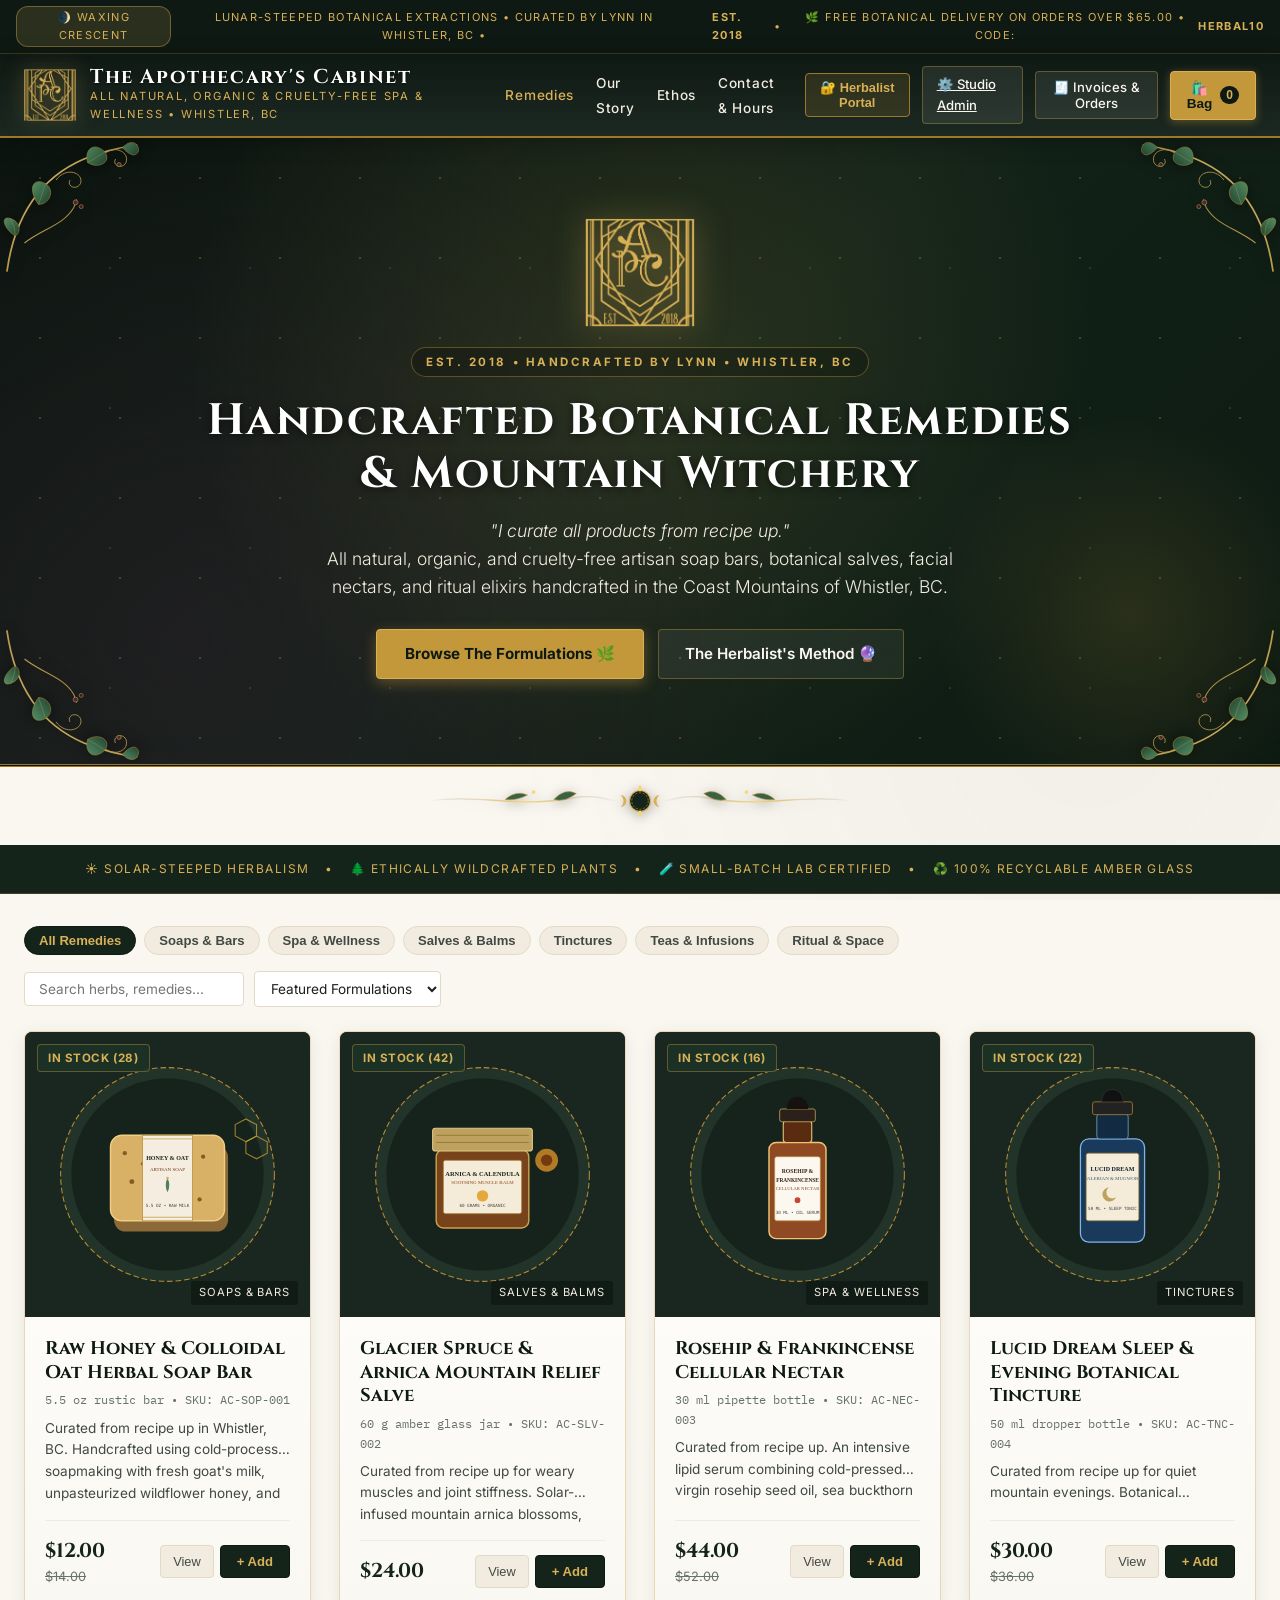
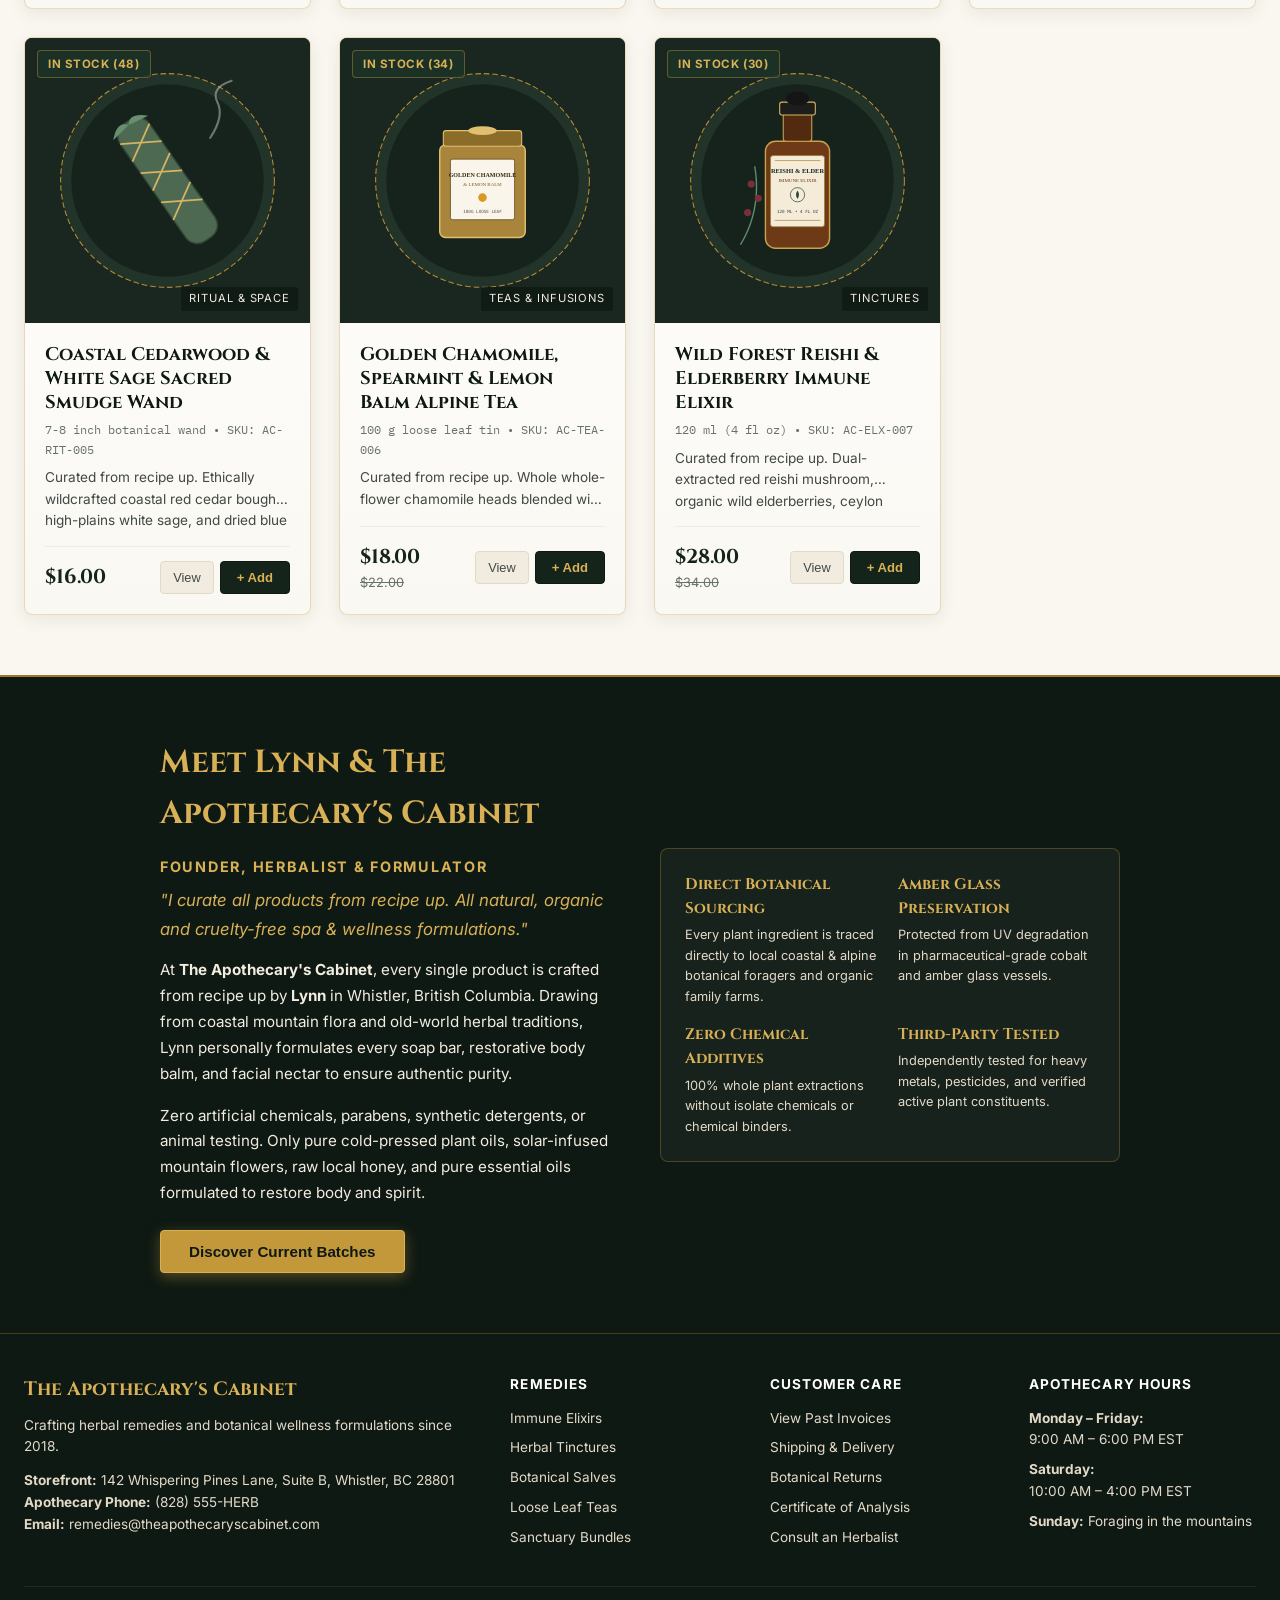
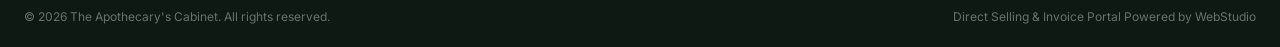
==== commit b8421f1b: "Highlight Lynn personally as founder and artisan herbalist" ====
--- a/index.html
+++ b/index.html
@@ -17,7 +17,7 @@
 
   <!-- Top Announcement Notice -->
   <div class="top-notice">
-    <span><span class="moon-badge">🌒 Waxing Crescent</span> Lunar-Steeped Botanical Extractions • Handcrafted in Whistler, BC • <strong>EST. 2018</strong></span>
+    <span><span class="moon-badge">🌒 Waxing Crescent</span> Lunar-Steeped Botanical Extractions • Curated by Lynn in Whistler, BC • <strong>EST. 2018</strong></span>
     <span>•</span>
     <span>🌿 Free Botanical Delivery on Orders Over $65.00 • Code: <strong>HERBAL10</strong></span>
   </div>
@@ -72,7 +72,7 @@
         <img src="assets/logo-actual-gold.png" class="hero-logo-actual" alt="The Apothecary's Cabinet Authentic Monogram">
       </div>
 
-      <span class="hero-tag">EST. 2018 • WHISTLER, BRITISH COLUMBIA, CANADA</span>
+      <span class="hero-tag">EST. 2018 • HANDCRAFTED BY LYNN • WHISTLER, BC</span>
       <h2 class="hero-title">Handcrafted Botanical Remedies &amp; Mountain Witchery</h2>
       <p class="hero-subtitle">
         <em>"I curate all products from recipe up."</em><br>
@@ -135,12 +135,15 @@
   <section class="story-section" id="story">
     <div class="story-inner">
       <div class="story-content">
-        <h2>Curated From Recipe Up in Whistler, BC</h2>
+        <h2>Meet Lynn &amp; The Apothecary's Cabinet</h2>
+        <div style="font-size: 0.9rem; text-transform: uppercase; letter-spacing: 0.12em; color: var(--gold-400); margin-bottom: 8px; font-weight: 700;">
+          Founder, Herbalist &amp; Formulator
+        </div>
         <p style="font-size: 1.05rem; font-style: italic; color: var(--gold-400); margin-bottom: 14px;">
           "I curate all products from recipe up. All natural, organic and cruelty-free spa &amp; wellness formulations."
         </p>
         <p>
-          At <strong>The Apothecary's Cabinet</strong>, every soap bar, restorative balm, and facial elixir is formulated by hand in Whistler, British Columbia. Nestled in the dramatic Coast Mountains, our recipes are inspired by old-world folk herbalism and modern botanical spa alchemy.
+          At <strong>The Apothecary's Cabinet</strong>, every single product is crafted from recipe up by <strong>Lynn</strong> in Whistler, British Columbia. Drawing from coastal mountain flora and old-world herbal traditions, Lynn personally formulates every soap bar, restorative body balm, and facial nectar to ensure authentic purity.
         </p>
         <p>
           Zero artificial chemicals, parabens, synthetic detergents, or animal testing. Only pure cold-pressed plant oils, solar-infused mountain flowers, raw local honey, and pure essential oils formulated to restore body and spirit.
@@ -586,7 +589,7 @@
         <div class="portal-title-area">
           <img src="assets/logo-crest.svg" alt="Crest" style="width: 32px; height: 32px;">
           <div>
-            <h3>Herbalist Merchant Portal &amp; Point of Sale</h3>
+            <h3>Lynn's Merchant Portal &amp; Point of Sale</h3>
             <div style="font-size: 11px; color: var(--gold-400);">The Apothecary's Cabinet • Management Console</div>
           </div>
         </div>
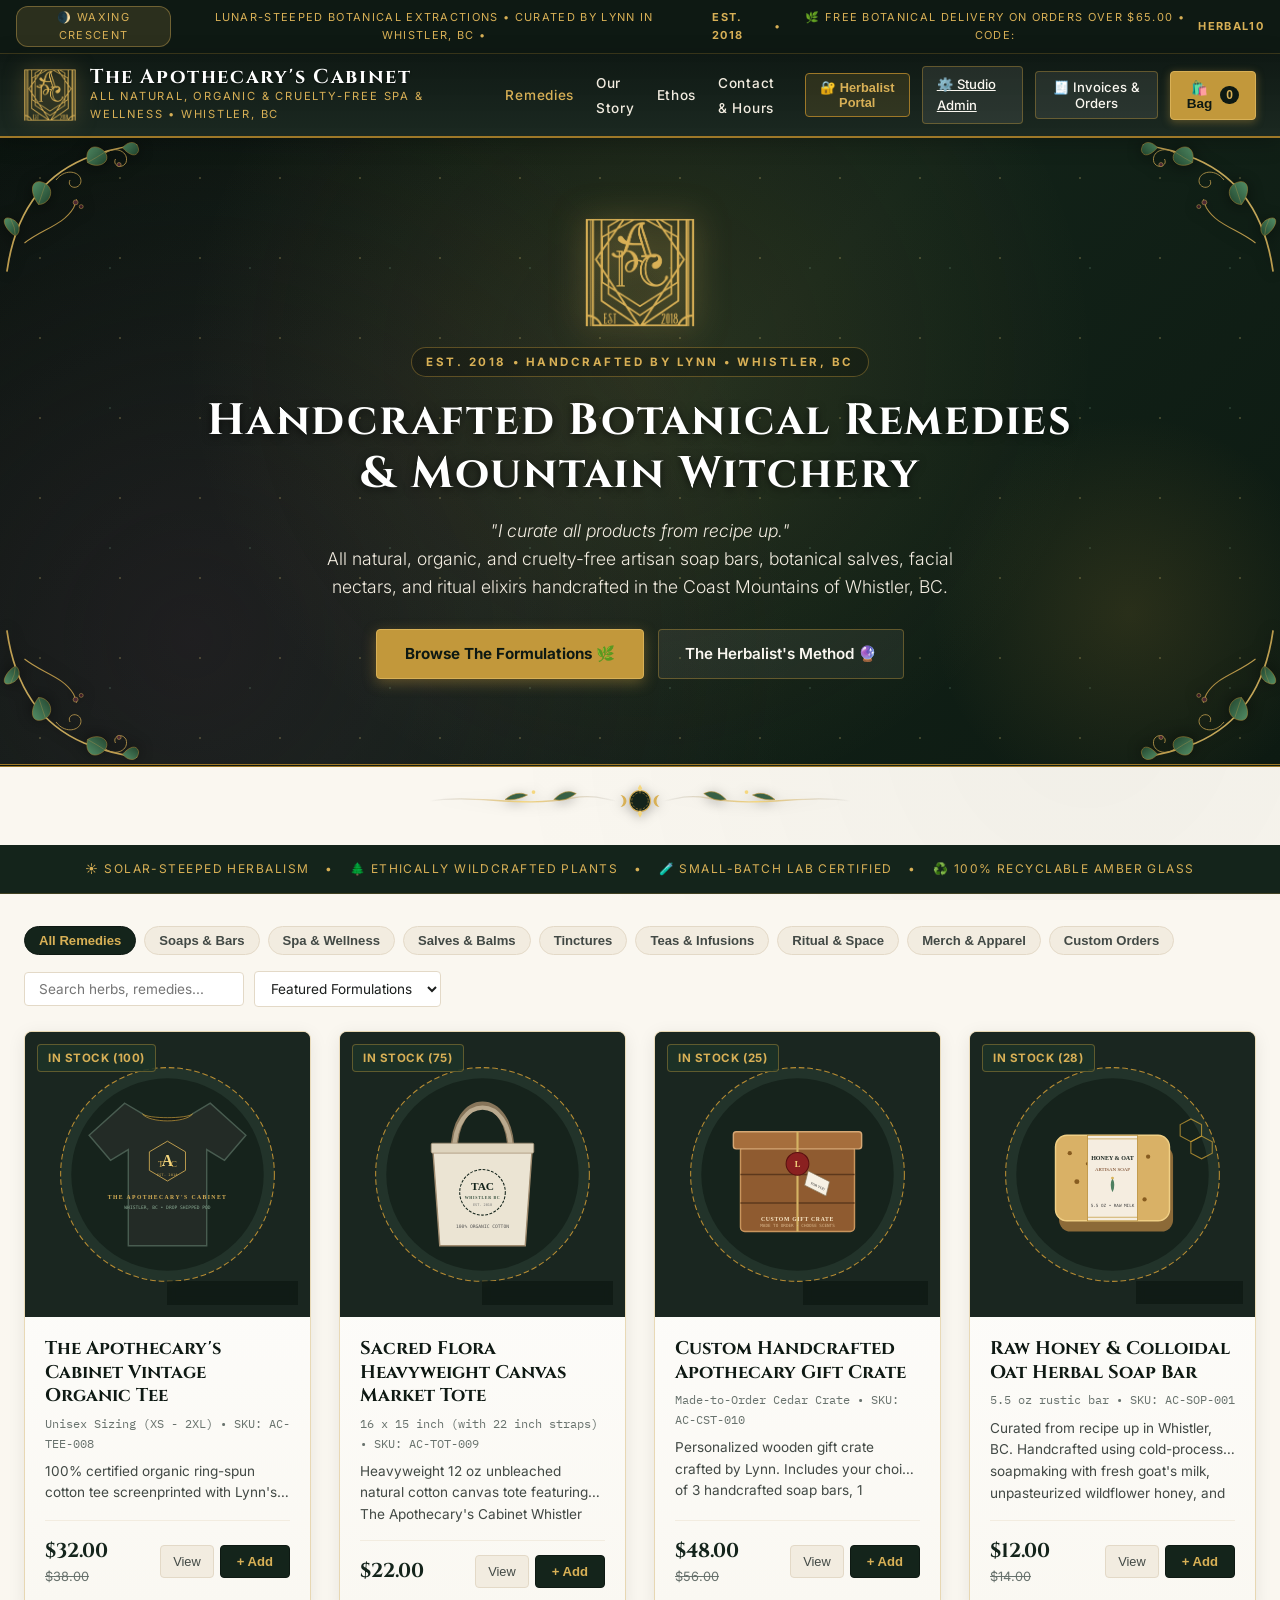
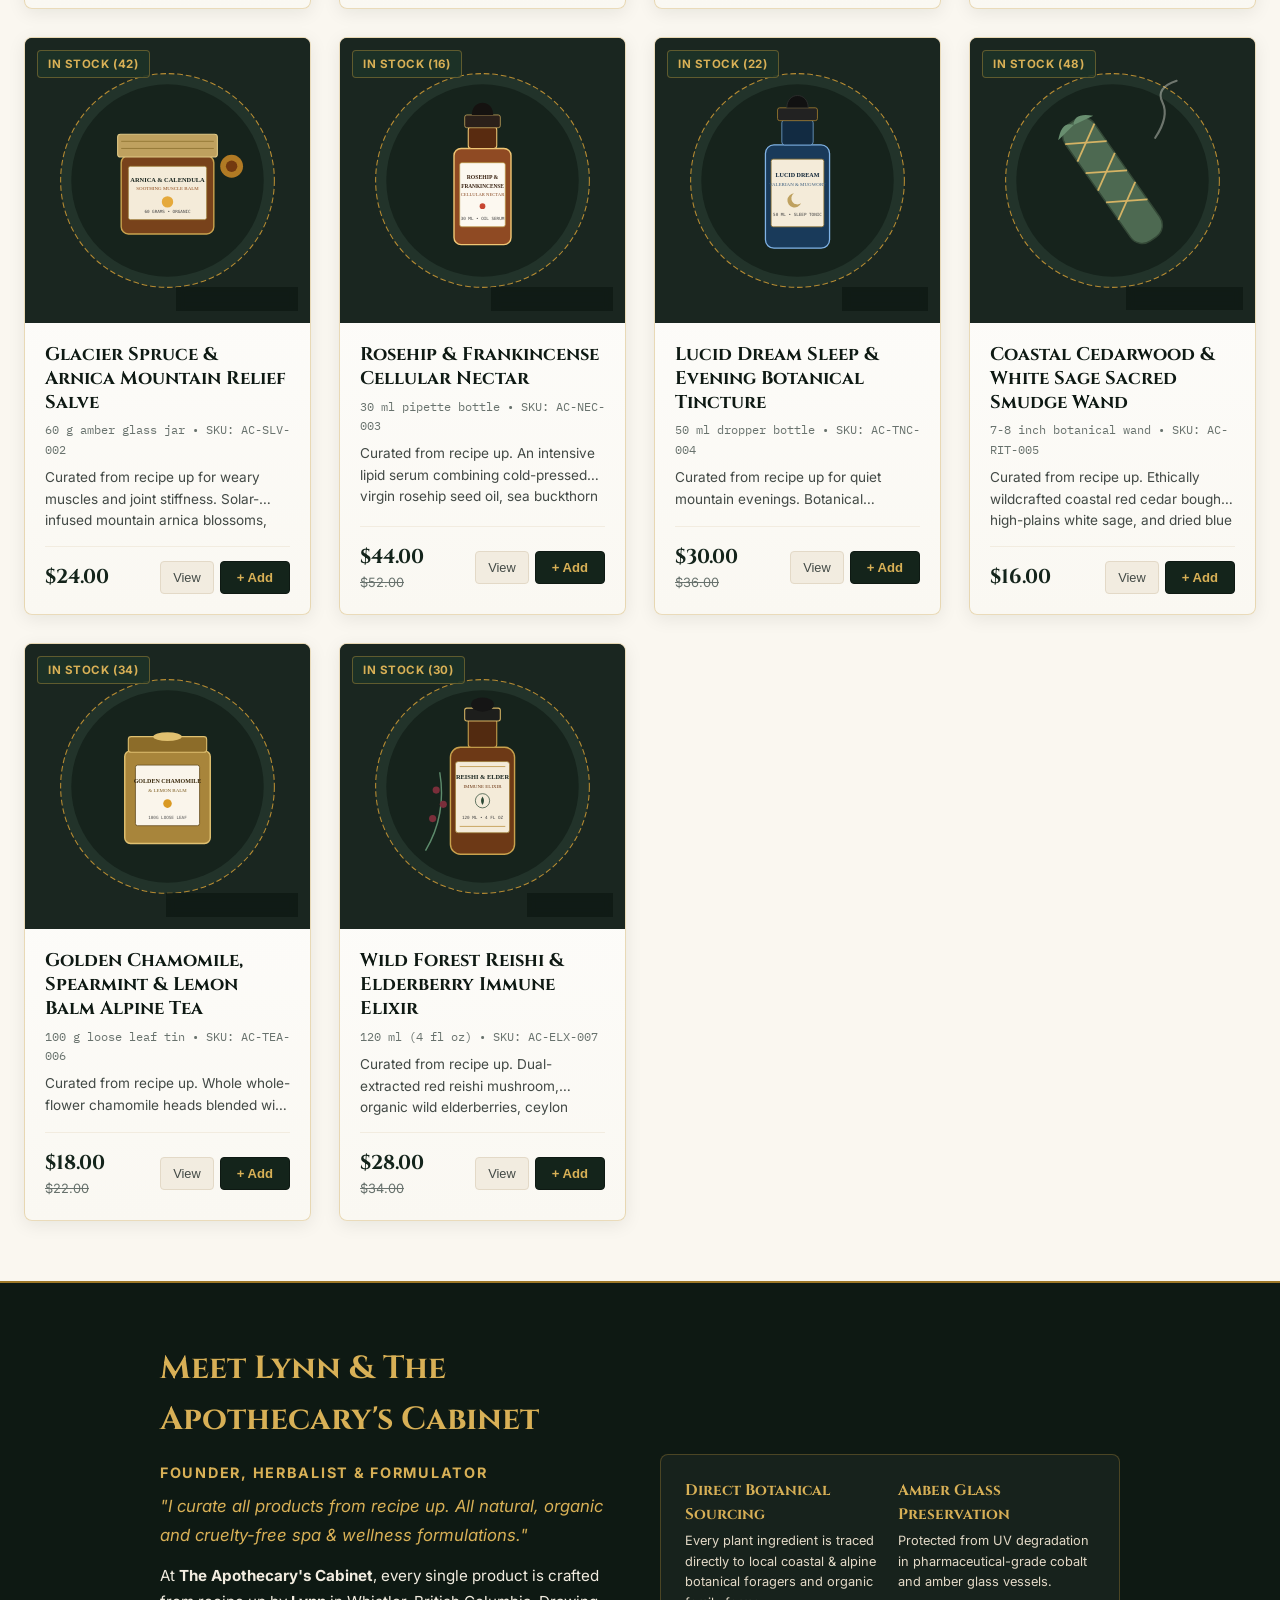
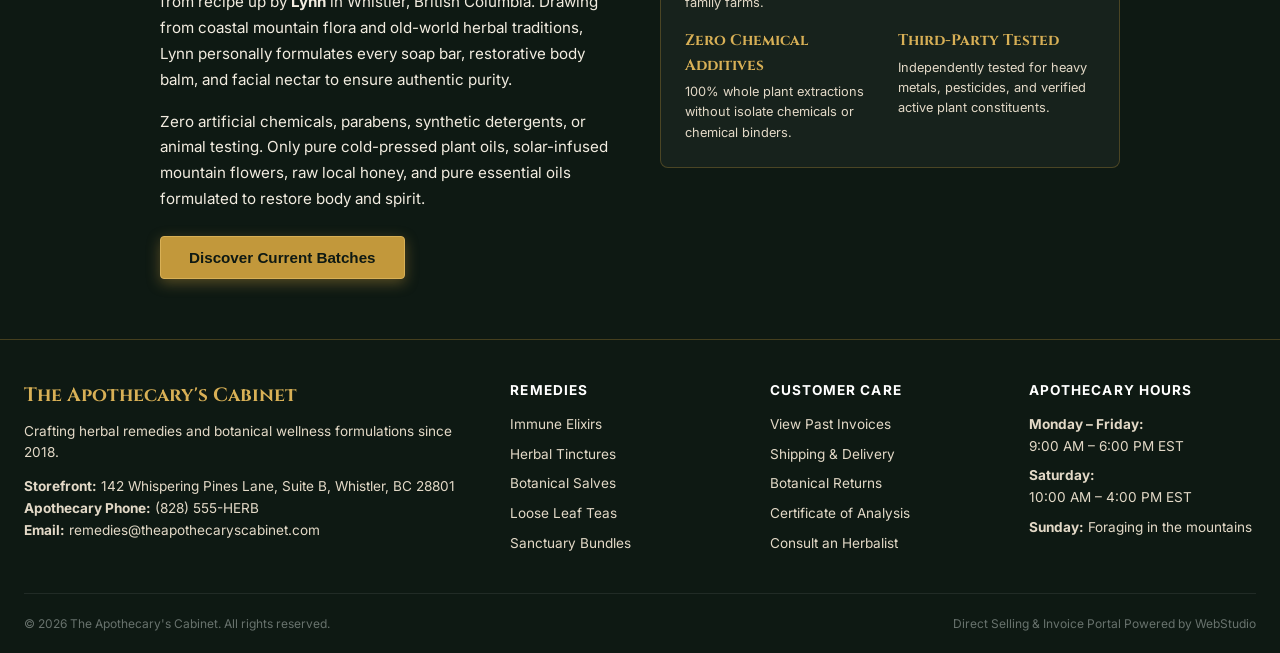
==== commit 6b04638f: "Add dropship merch, apparel size selector, custom order gifts, and supplier manifest hub" ====
--- a/index.html
+++ b/index.html
@@ -111,6 +111,8 @@
       <button class="cat-pill" data-cat="tinctures">Tinctures</button>
       <button class="cat-pill" data-cat="teas">Teas &amp; Infusions</button>
       <button class="cat-pill" data-cat="botanicals">Ritual &amp; Space</button>
+      <button class="cat-pill" data-cat="merch">Merch &amp; Apparel</button>
+      <button class="cat-pill" data-cat="custom">Custom Orders</button>
     </div>
 
     <div class="search-sort-group">
@@ -298,6 +300,8 @@
               <p id="modal-prod-usage" style="font-size: 0.82rem; color: var(--ink-700);"></p>
             </div>
 
+            <div id="modal-size-container" style="display: none;"></div>
+            <div id="modal-custom-container" style="display: none;"></div>
             <div style="display: flex; gap: 10px; align-items: center;">
               <label style="font-size: 0.82rem; font-weight: 600;">Qty:</label>
               <input type="number" id="modal-prod-qty" value="1" min="1" max="50" style="width: 60px; padding: 6px; border: 1px solid #ccc; border-radius: 4px; text-align: center;">
@@ -609,6 +613,9 @@
         <button class="portal-tab-btn" data-tab="tab-portal-orders" onclick="window.ApothecaryStore.showPortalTab('tab-portal-orders')">
           🧾 Invoices &amp; Orders
         </button>
+        <button class="portal-tab-btn" data-tab="tab-portal-dropship" onclick="window.ApothecaryStore.showPortalTab('tab-portal-dropship')">
+          🚚 Dropship &amp; Custom Orders
+        </button>
         <button class="portal-tab-btn" data-tab="tab-portal-backup" onclick="window.ApothecaryStore.showPortalTab('tab-portal-backup')">
           💾 Backup &amp; PIN
         </button>
@@ -766,6 +773,14 @@
         </div>
 
         <!-- 5. Backup & PIN -->
+        <div class="portal-view" id="tab-portal-dropship">
+          <div style="margin-bottom: 16px;">
+            <h4 style="font-family: var(--font-serif); font-size: 1.15rem; color: var(--moss-900);">Dropship, Print-on-Demand &amp; Custom Orders Hub</h4>
+            <p style="font-size: 0.8rem; color: #666;">Track incoming orders for shirts, canvas totes, and personalized gift crates. Copy supplier fulfillment manifests with 1 click.</p>
+          </div>
+          <div id="portal-dropship-container"></div>
+        </div>
+
         <div class="portal-view" id="tab-portal-backup">
           <div style="max-width: 600px; display: flex; flex-direction: column; gap: 20px;">
             <div style="background: #fff; padding: 20px; border-radius: 6px; border: 1px solid var(--parchment-300);">
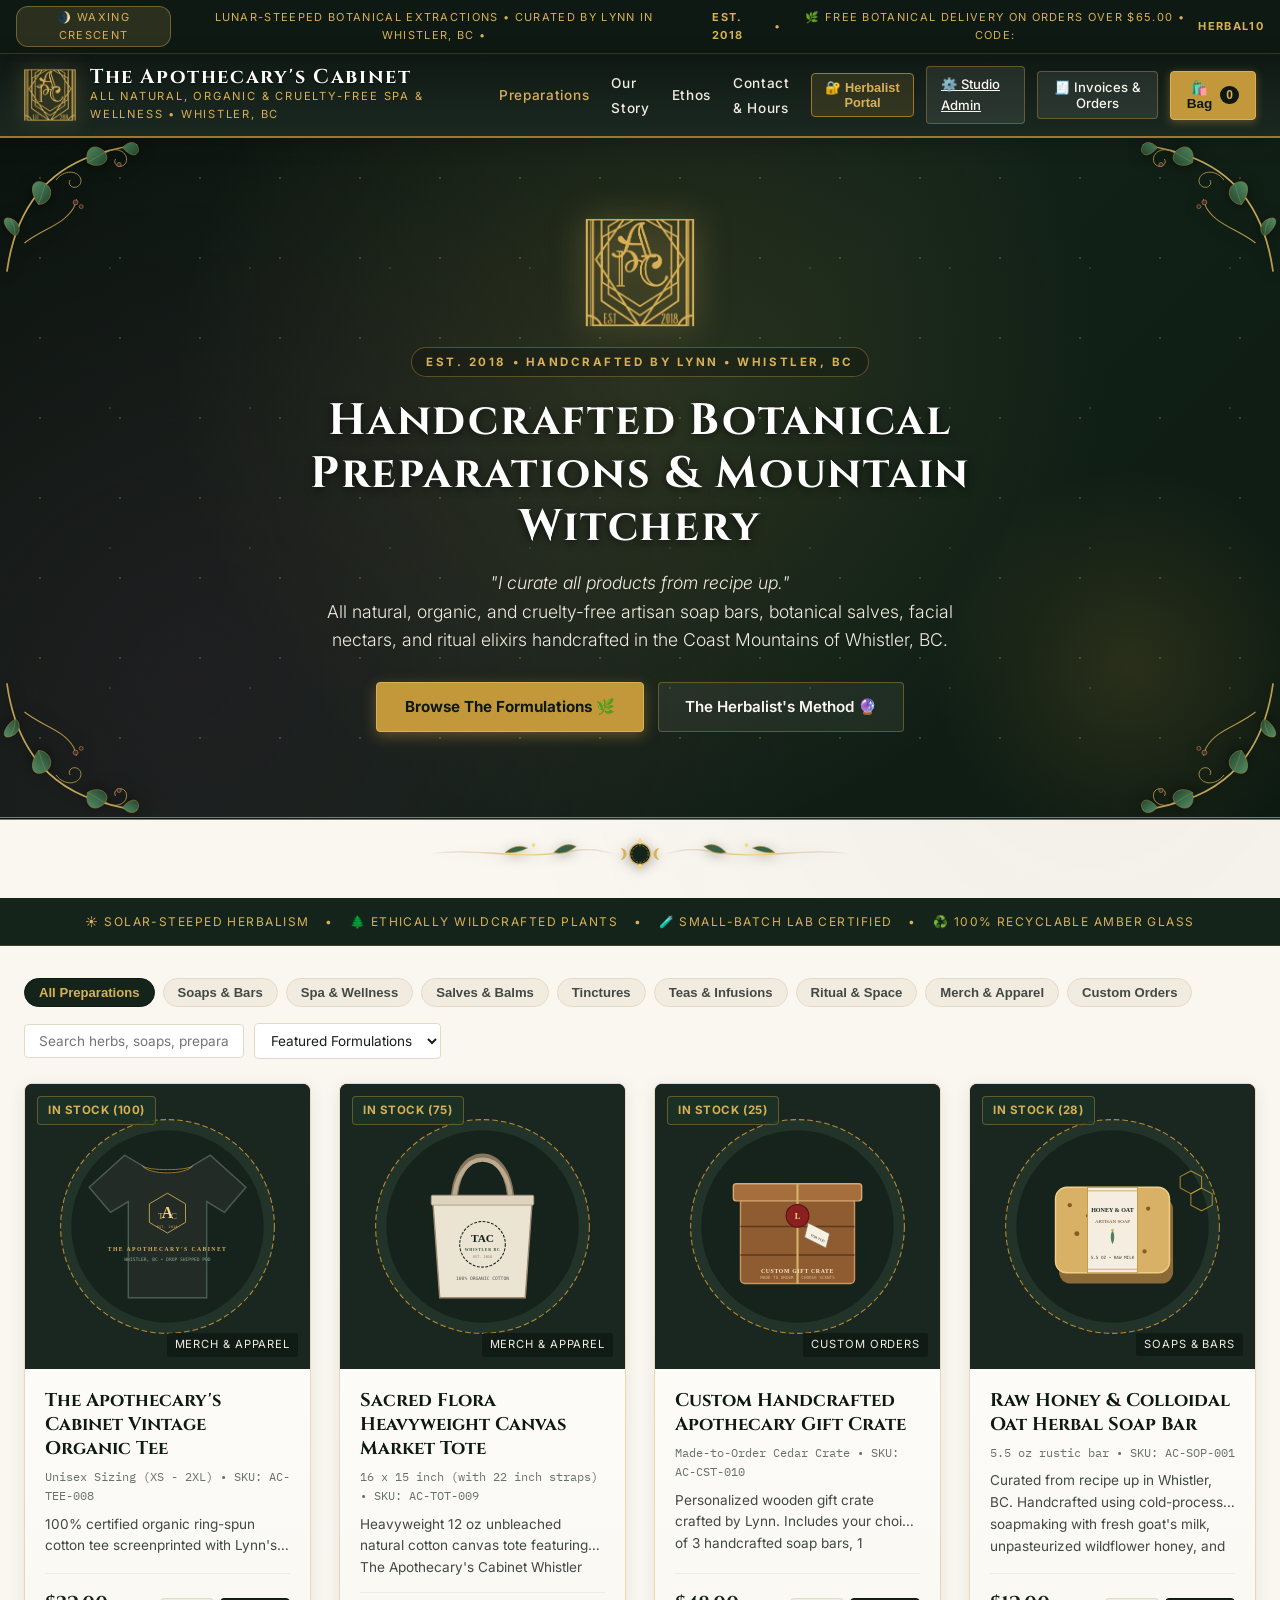
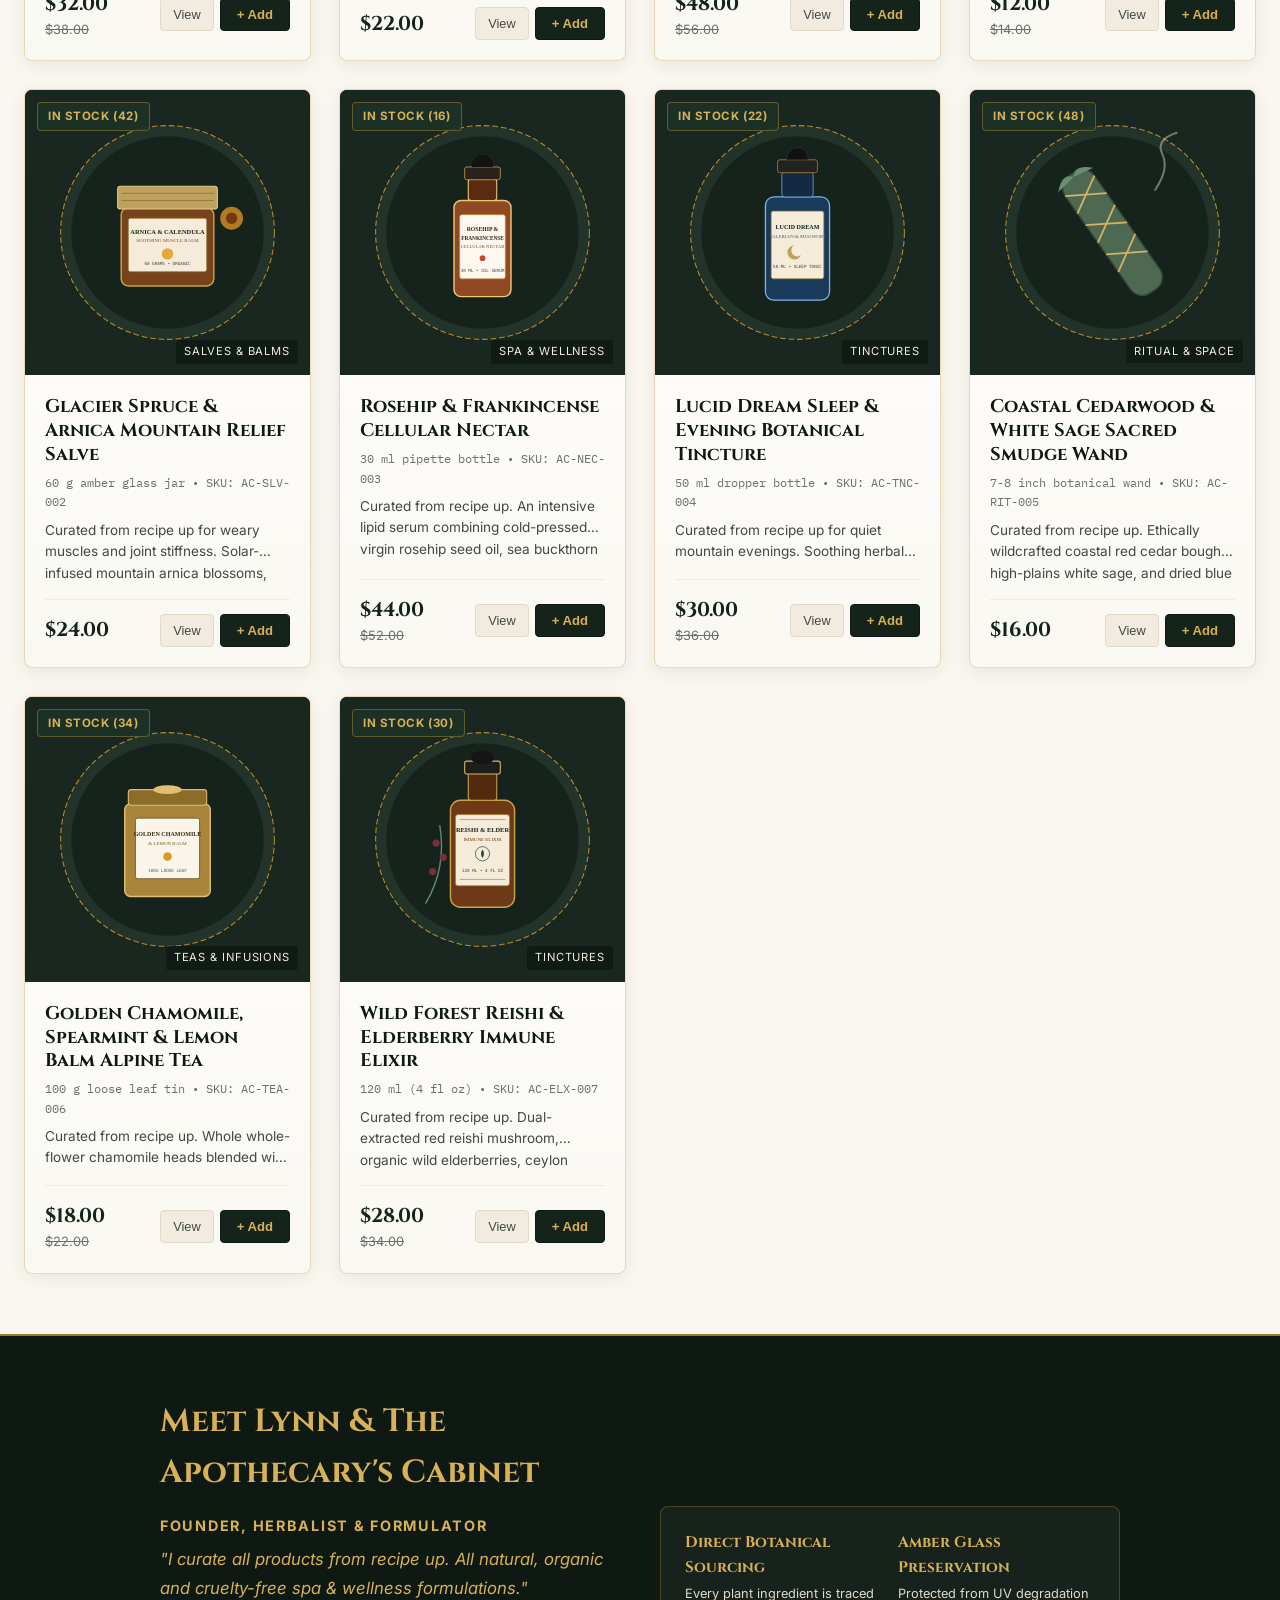
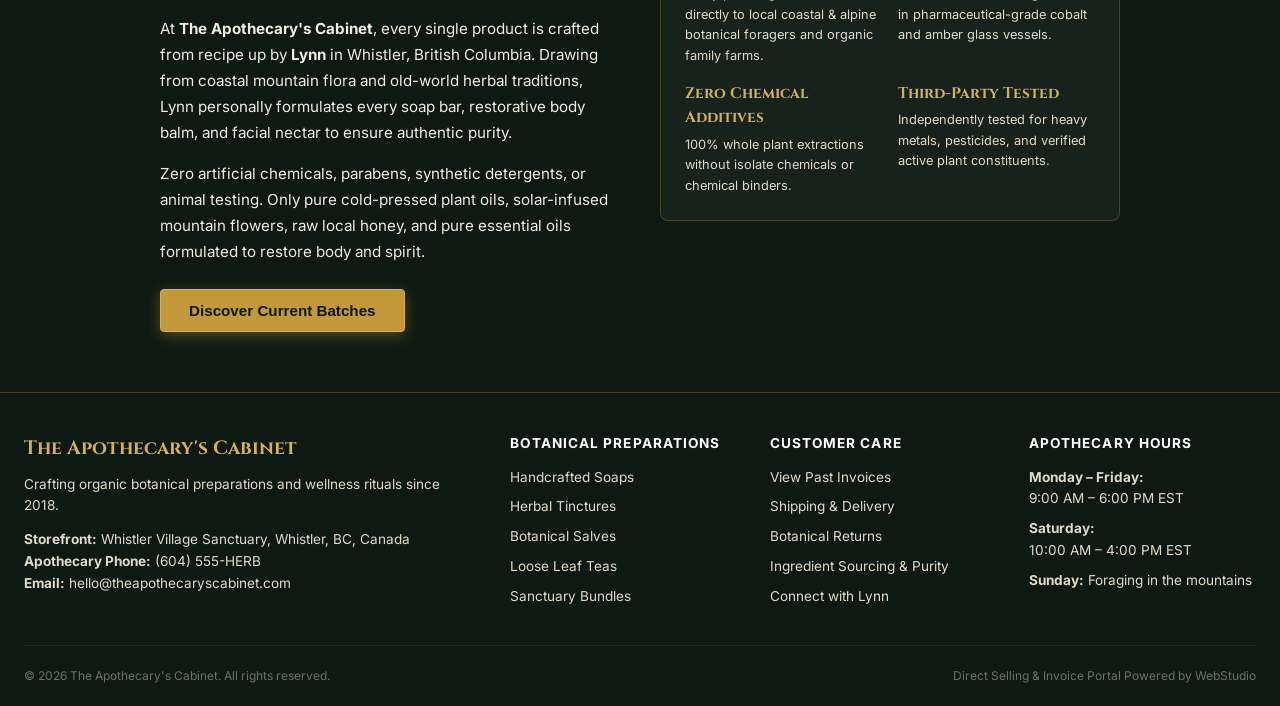
==== commit 7bb89709: "Update terminology to Botanical Preparations, eliminate medical/remedy phrasing, and refine Whistler" ====
--- a/index.html
+++ b/index.html
@@ -3,7 +3,7 @@
 <head>
   <meta charset="UTF-8">
   <meta name="viewport" content="width=device-width, initial-scale=1.0">
-  <title>The Apothecary's Cabinet — Handcrafted Botanical Remedies</title>
+  <title>The Apothecary's Cabinet — Handcrafted Botanical Preparations &amp; Wellness</title>
   
   <!-- Fonts -->
   <link rel="preconnect" href="https://fonts.googleapis.com">
@@ -35,7 +35,7 @@
 
       <nav>
         <ul class="nav-links">
-          <li><a href="#catalog" class="active">Remedies</a></li>
+          <li><a href="#catalog" class="active">Preparations</a></li>
           <li><a href="#story">Our Story</a></li>
           <li><a href="#philosophy">Ethos</a></li>
           <li><a href="#contact">Contact &amp; Hours</a></li>
@@ -73,7 +73,7 @@
       </div>
 
       <span class="hero-tag">EST. 2018 • HANDCRAFTED BY LYNN • WHISTLER, BC</span>
-      <h2 class="hero-title">Handcrafted Botanical Remedies &amp; Mountain Witchery</h2>
+      <h2 class="hero-title">Handcrafted Botanical Preparations &amp; Mountain Witchery</h2>
       <p class="hero-subtitle">
         <em>"I curate all products from recipe up."</em><br>
         All natural, organic, and cruelty-free artisan soap bars, botanical salves, facial nectars, and ritual elixirs handcrafted in the Coast Mountains of Whistler, BC.
@@ -104,7 +104,7 @@
   <!-- Main Catalog Controls -->
   <section id="catalog" class="catalog-controls">
     <div class="category-pills">
-      <button class="cat-pill active" data-cat="all">All Remedies</button>
+      <button class="cat-pill active" data-cat="all">All Preparations</button>
       <button class="cat-pill" data-cat="soaps">Soaps &amp; Bars</button>
       <button class="cat-pill" data-cat="spa">Spa &amp; Wellness</button>
       <button class="cat-pill" data-cat="salves">Salves &amp; Balms</button>
@@ -116,7 +116,7 @@
     </div>
 
     <div class="search-sort-group">
-      <input type="text" id="search-catalog" class="search-input" placeholder="Search herbs, remedies..." />
+      <input type="text" id="search-catalog" class="search-input" placeholder="Search herbs, soaps, preparations..." />
       <select id="sort-catalog" class="sort-select">
         <option value="featured">Featured Formulations</option>
         <option value="price-low">Price: Low to High</option>
@@ -183,16 +183,16 @@
     <div class="footer-inner">
       <div class="footer-brand">
         <h4>The Apothecary's Cabinet</h4>
-        <p style="margin-bottom: 12px;">Crafting herbal remedies and botanical wellness formulations since 2018.</p>
-        <p><strong>Storefront:</strong> 142 Whispering Pines Lane, Suite B, Whistler, BC 28801</p>
-        <p><strong>Apothecary Phone:</strong> (828) 555-HERB</p>
-        <p><strong>Email:</strong> remedies@theapothecaryscabinet.com</p>
+        <p style="margin-bottom: 12px;">Crafting organic botanical preparations and wellness rituals since 2018.</p>
+        <p><strong>Storefront:</strong> Whistler Village Sanctuary, Whistler, BC, Canada</p>
+        <p><strong>Apothecary Phone:</strong> (604) 555-HERB</p>
+        <p><strong>Email:</strong> hello@theapothecaryscabinet.com</p>
       </div>
 
       <div class="footer-col">
-        <h5>Remedies</h5>
+        <h5>Botanical Preparations</h5>
         <ul>
-          <li><a href="#catalog">Immune Elixirs</a></li>
+          <li><a href="#catalog">Handcrafted Soaps</a></li>
           <li><a href="#catalog">Herbal Tinctures</a></li>
           <li><a href="#catalog">Botanical Salves</a></li>
           <li><a href="#catalog">Loose Leaf Teas</a></li>
@@ -206,8 +206,8 @@
           <li><a href="javascript:void(0)" onclick="window.ApothecaryStore.openOrdersLedger()">View Past Invoices</a></li>
           <li><a href="#catalog">Shipping &amp; Delivery</a></li>
           <li><a href="#story">Botanical Returns</a></li>
-          <li><a href="#story">Certificate of Analysis</a></li>
-          <li><a href="#contact">Consult an Herbalist</a></li>
+          <li><a href="#story">Ingredient Sourcing &amp; Purity</a></li>
+          <li><a href="#contact">Connect with Lynn</a></li>
         </ul>
       </div>
 
@@ -229,7 +229,7 @@
   <div class="cart-overlay" id="cart-overlay" onclick="if(event.target===this) window.ApothecaryStore.closeCartDrawer()">
     <div class="cart-drawer">
       <div class="cart-header">
-        <h3>Your Remedy Bag</h3>
+        <h3>Your Botanical Basket</h3>
         <button class="btn-close-cart" onclick="window.ApothecaryStore.closeCartDrawer()">✕</button>
       </div>
 
@@ -275,13 +275,13 @@
   <div class="modal-overlay" id="product-modal" onclick="if(event.target===this) window.ApothecaryStore.closeProductModal()">
     <div class="modal-card">
       <div class="modal-header">
-        <h3 id="modal-prod-title">Remedy Details</h3>
+        <h3 id="modal-prod-title">Preparation Details</h3>
         <button class="modal-close" onclick="window.ApothecaryStore.closeProductModal()">✕</button>
       </div>
       <div class="modal-body">
         <div class="checkout-grid">
           <div style="background: var(--moss-900); border-radius: var(--radius-sm); display: flex; align-items: center; justify-content: center; overflow: hidden;">
-            <img id="modal-prod-img" src="" alt="Remedy" style="width: 100%; height: auto; max-height: 320px; object-fit: contain;">
+            <img id="modal-prod-img" src="" alt="Botanical Preparation" style="width: 100%; height: auto; max-height: 320px; object-fit: contain;">
           </div>
           <div>
             <div id="modal-prod-sku" style="font-size: 0.75rem; font-family: var(--font-mono); color: #888; margin-bottom: 6px;"></div>
@@ -296,7 +296,7 @@
             </div>
 
             <div style="margin-bottom: 18px;">
-              <strong style="font-size: 0.78rem; text-transform: uppercase; color: var(--gold-600); display: block; margin-bottom: 4px;">Suggested Dosage &amp; Ritual:</strong>
+              <strong style="font-size: 0.78rem; text-transform: uppercase; color: var(--gold-600); display: block; margin-bottom: 4px;">Suggested Ritual &amp; Use:</strong>
               <p id="modal-prod-usage" style="font-size: 0.82rem; color: var(--ink-700);"></p>
             </div>
 
@@ -469,7 +469,7 @@
                 <img src="assets/logo-crest.svg" alt="Crest" style="width: 40px; height: 40px;">
                 <h2>The Apothecary's Cabinet</h2>
               </div>
-              <p>142 Whispering Pines Lane, Suite B<br>Whistler, BC 28801 • Tel: (828) 555-HERB<br>remedies@theapothecaryscabinet.com</p>
+              <p>Whistler Village Sanctuary<br>Whistler, BC, Canada • Tel: (604) 555-HERB<br>hello@theapothecaryscabinet.com</p>
             </div>
 
             <div class="invoice-meta">
@@ -496,7 +496,7 @@
           <table class="invoice-table">
             <thead>
               <tr>
-                <th>Remedy Formulation / Description</th>
+                <th>Botanical Preparation / Description</th>
                 <th class="num">Qty</th>
                 <th class="num">Unit Price</th>
                 <th class="num">Line Total</th>
@@ -533,9 +533,9 @@
           </div>
 
           <div class="invoice-footer">
-            <p>Thank you for supporting traditional small-batch Appalachian herbalism.</p>
+            <p>Thank you for supporting small-batch handcrafted Pacific Northwest botanicals.</p>
             <p style="margin-top: 4px; font-size: 0.72rem; color: #888;">
-              Questions about botanical dosages or returns? Email remedies@theapothecaryscabinet.com with your invoice number.
+              Questions about our botanical preparations or returns? Email hello@theapothecaryscabinet.com with your invoice number.
             </p>
           </div>
         </div>
@@ -626,11 +626,11 @@
         <div class="portal-view active" id="tab-portal-products">
           <div style="display: flex; justify-content: space-between; align-items: center; margin-bottom: 16px;">
             <div>
-              <h4 style="font-family: var(--font-serif); font-size: 1.15rem; color: var(--moss-900);">Apothecary Remedy Catalog</h4>
+              <h4 style="font-family: var(--font-serif); font-size: 1.15rem; color: var(--moss-900);">Apothecary Preparations Catalog</h4>
               <p style="font-size: 0.8rem; color: #666;">Add new soap bars, update prices, adjust inventory, and edit botanical descriptions.</p>
             </div>
             <button class="btn-primary" onclick="window.ApothecaryStore.openCreateProductForm()">
-              + Add New Soap Bar / Remedy
+              + Add New Soap Bar / Preparation
             </button>
           </div>
 
@@ -638,7 +638,7 @@
             <thead>
               <tr>
                 <th style="width: 50px;">Vessel</th>
-                <th>Remedy Formulation</th>
+                <th>Botanical Preparation</th>
                 <th>SKU</th>
                 <th>Price</th>
                 <th>Stock Units</th>
@@ -827,7 +827,7 @@
   <div class="modal-overlay" id="portal-edit-product-modal" onclick="if(event.target===this) window.ApothecaryStore.closeEditProductModal()">
     <div class="modal-card" style="width: 720px;">
       <div class="modal-header">
-        <h3 id="portal-form-title">Add New Remedy or Soap Bar</h3>
+        <h3 id="portal-form-title">Add New Botanical Preparation or Soap Bar</h3>
         <button class="modal-close" onclick="window.ApothecaryStore.closeEditProductModal()">✕</button>
       </div>
 
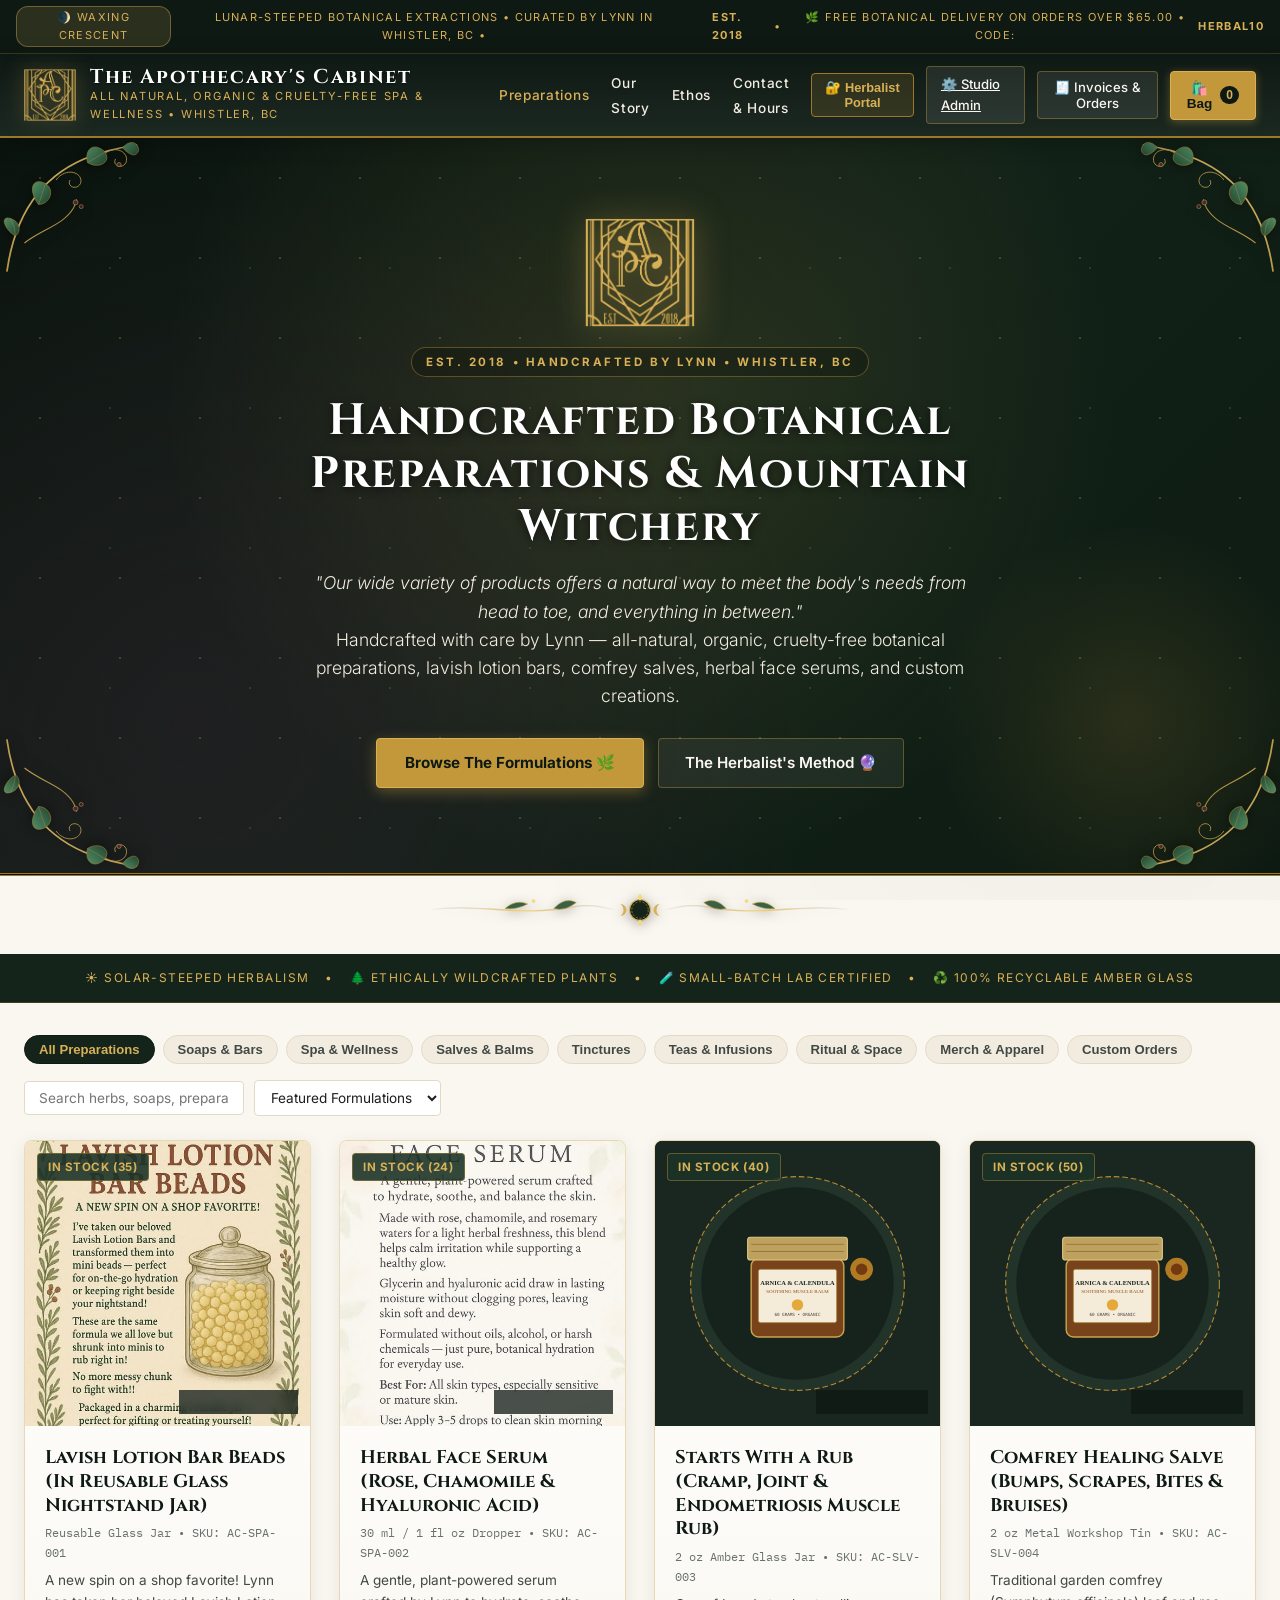
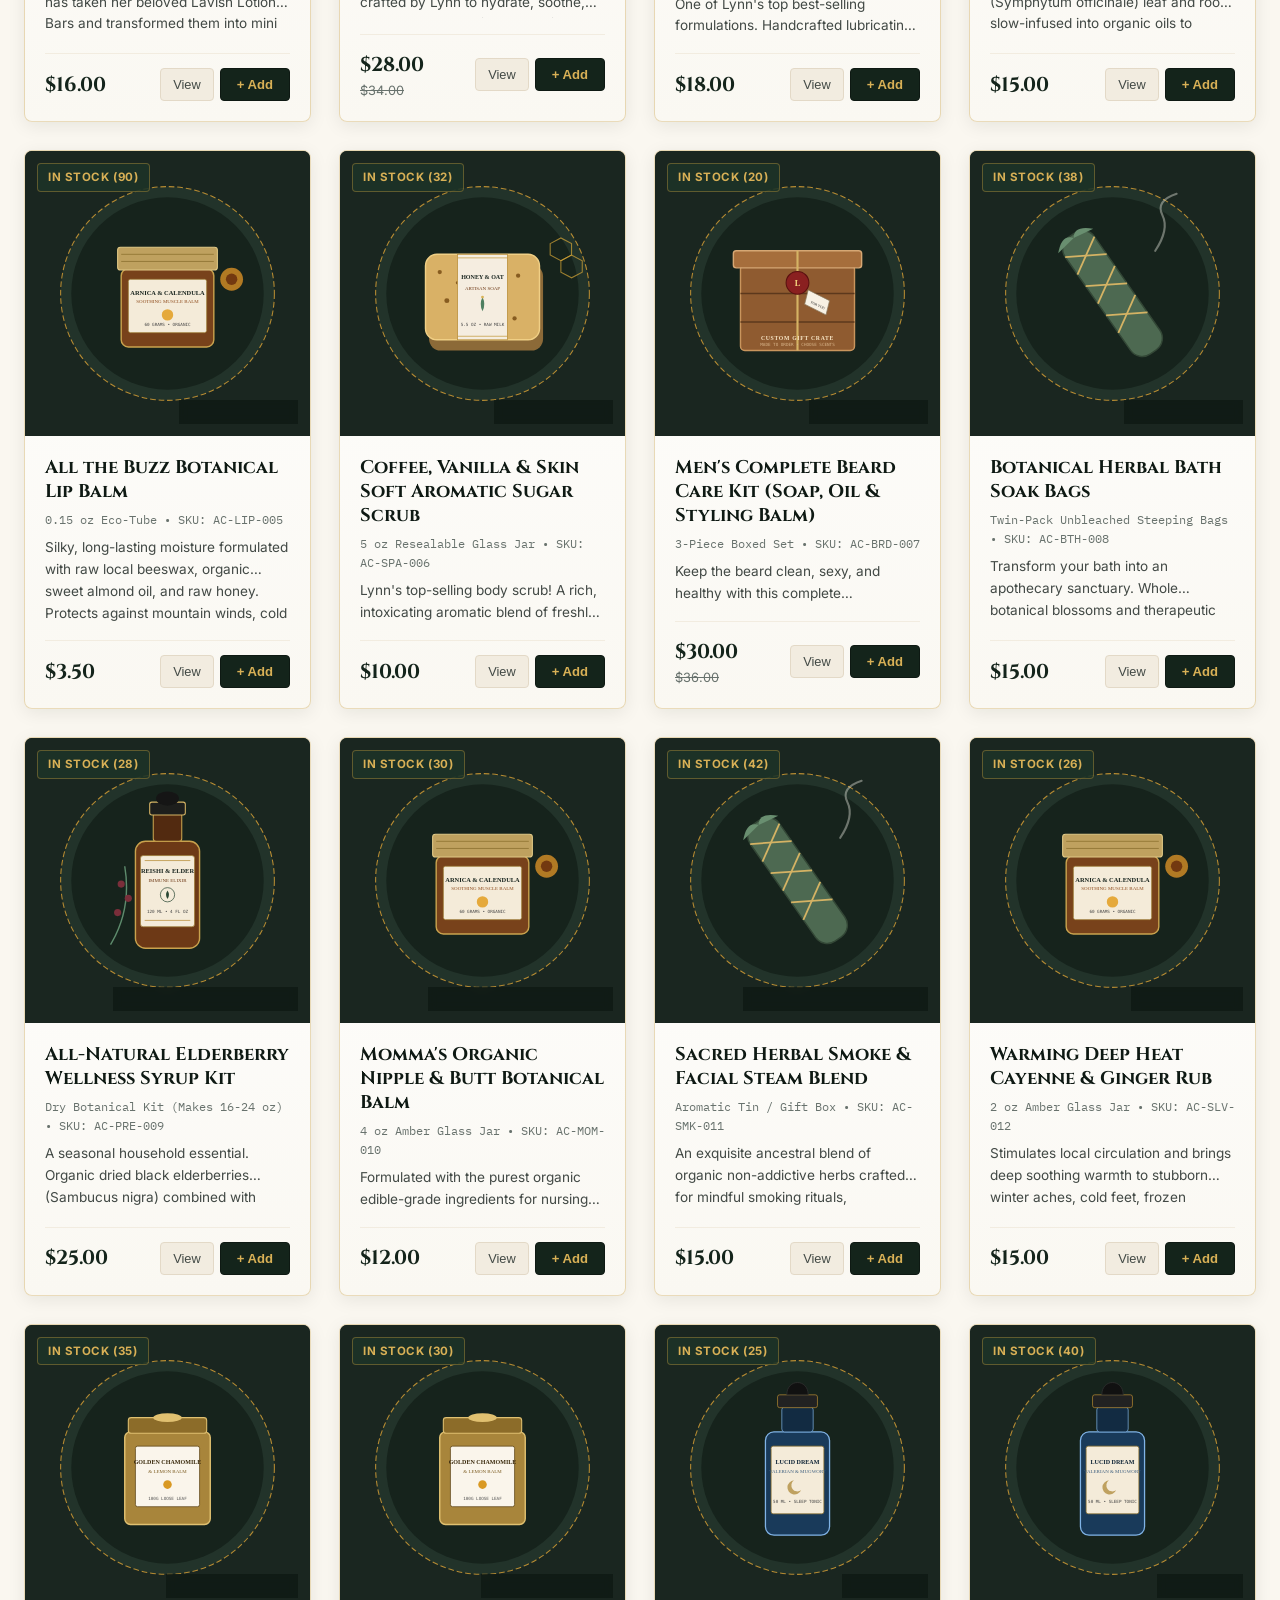
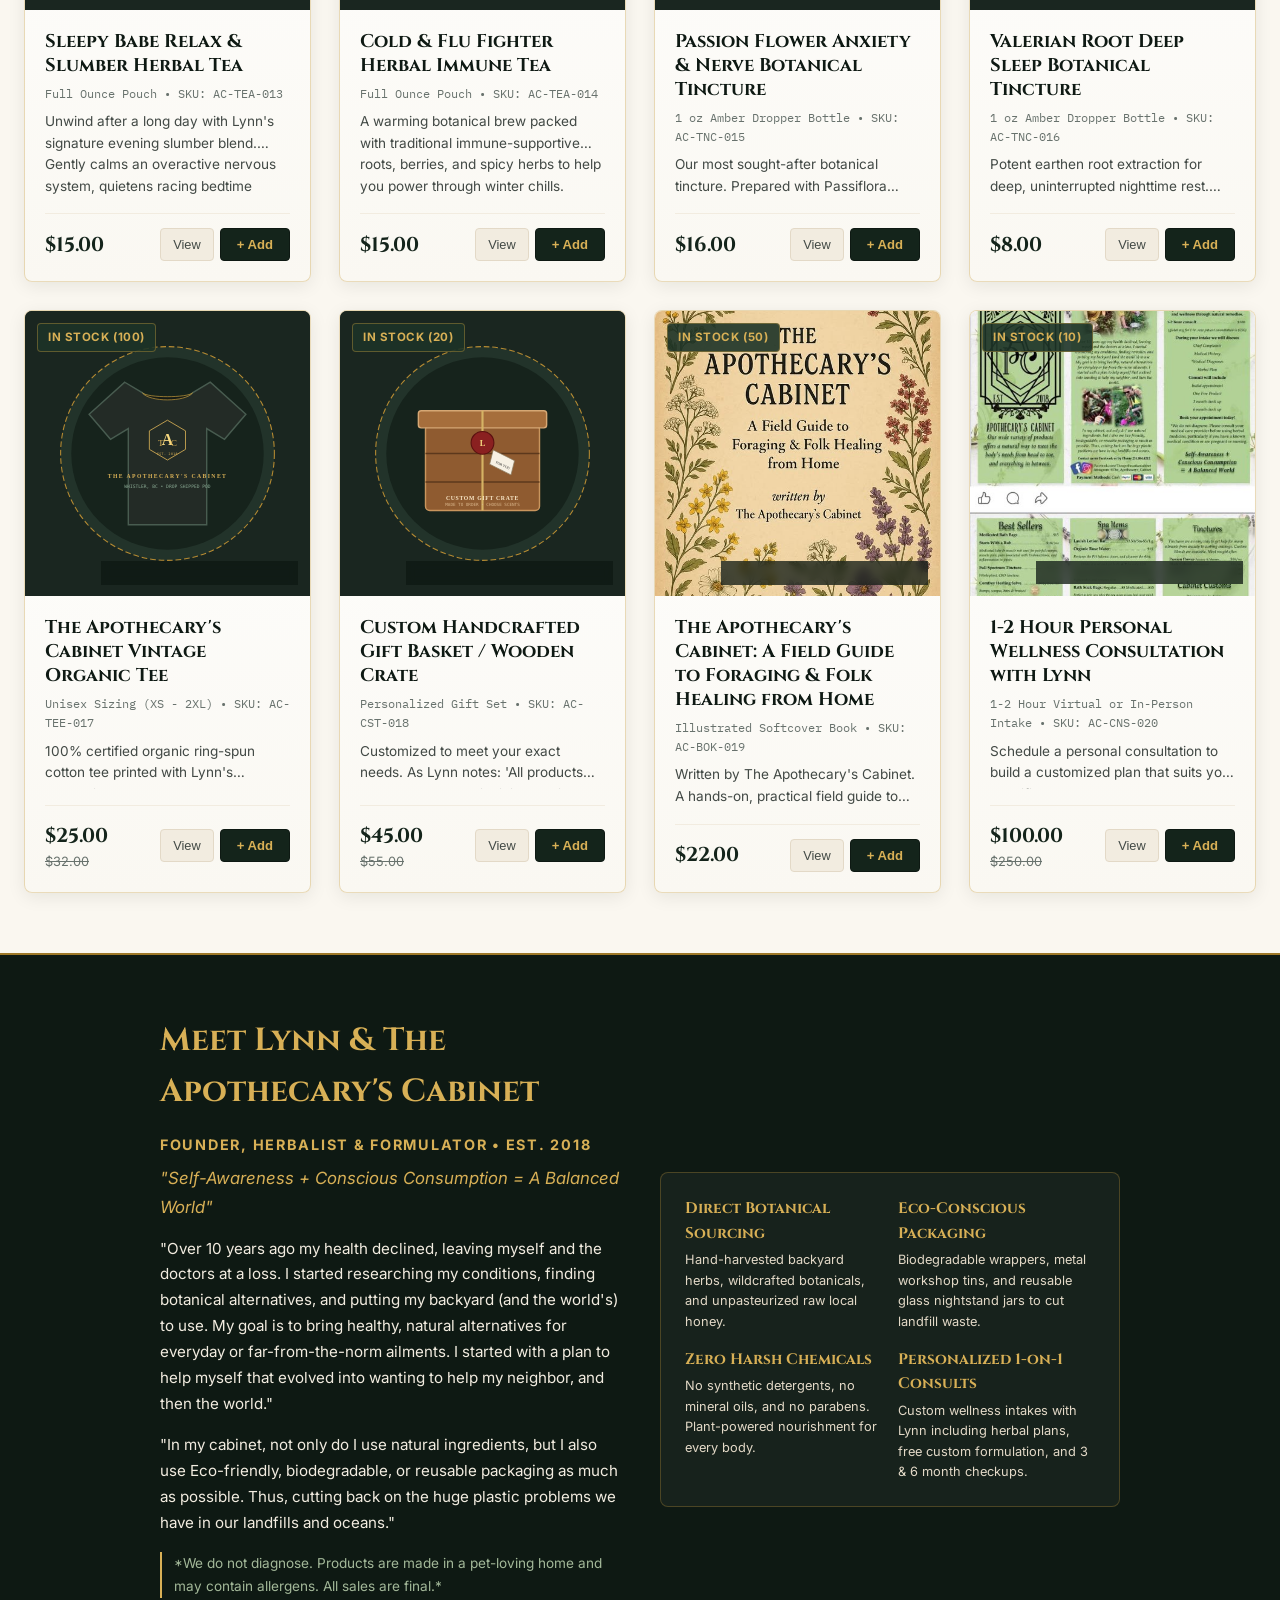
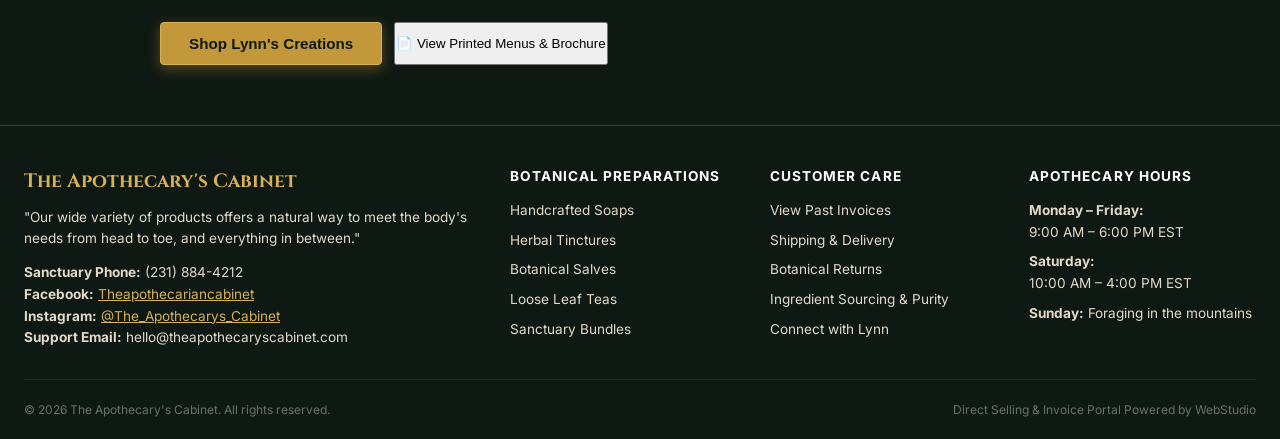
==== commit 79d98a1d: "Deploy Lynn's authentic printed menu catalog, story, prices, and brochure gallery" ====
--- a/index.html
+++ b/index.html
@@ -75,8 +75,8 @@
       <span class="hero-tag">EST. 2018 • HANDCRAFTED BY LYNN • WHISTLER, BC</span>
       <h2 class="hero-title">Handcrafted Botanical Preparations &amp; Mountain Witchery</h2>
       <p class="hero-subtitle">
-        <em>"I curate all products from recipe up."</em><br>
-        All natural, organic, and cruelty-free artisan soap bars, botanical salves, facial nectars, and ritual elixirs handcrafted in the Coast Mountains of Whistler, BC.
+        <em>"Our wide variety of products offers a natural way to meet the body's needs from head to toe, and everything in between."</em><br>
+        Handcrafted with care by Lynn — all-natural, organic, cruelty-free botanical preparations, lavish lotion bars, comfrey salves, herbal face serums, and custom creations.
       </p>
       <div class="hero-ctas">
         <a href="#catalog" class="btn-primary">Browse The Formulations 🌿</a>
@@ -139,20 +139,26 @@
       <div class="story-content">
         <h2>Meet Lynn &amp; The Apothecary's Cabinet</h2>
         <div style="font-size: 0.9rem; text-transform: uppercase; letter-spacing: 0.12em; color: var(--gold-400); margin-bottom: 8px; font-weight: 700;">
-          Founder, Herbalist &amp; Formulator
+          Founder, Herbalist &amp; Formulator • EST. 2018
         </div>
         <p style="font-size: 1.05rem; font-style: italic; color: var(--gold-400); margin-bottom: 14px;">
-          "I curate all products from recipe up. All natural, organic and cruelty-free spa &amp; wellness formulations."
+          "Self-Awareness + Conscious Consumption = A Balanced World"
         </p>
         <p>
-          At <strong>The Apothecary's Cabinet</strong>, every single product is crafted from recipe up by <strong>Lynn</strong> in Whistler, British Columbia. Drawing from coastal mountain flora and old-world herbal traditions, Lynn personally formulates every soap bar, restorative body balm, and facial nectar to ensure authentic purity.
+          "Over 10 years ago my health declined, leaving myself and the doctors at a loss. I started researching my conditions, finding botanical alternatives, and putting my backyard (and the world's) to use. My goal is to bring healthy, natural alternatives for everyday or far-from-the-norm ailments. I started with a plan to help myself that evolved into wanting to help my neighbor, and then the world."
         </p>
         <p>
-          Zero artificial chemicals, parabens, synthetic detergents, or animal testing. Only pure cold-pressed plant oils, solar-infused mountain flowers, raw local honey, and pure essential oils formulated to restore body and spirit.
+          "In my cabinet, not only do I use natural ingredients, but I also use Eco-friendly, biodegradable, or reusable packaging as much as possible. Thus, cutting back on the huge plastic problems we have in our landfills and oceans."
         </p>
-        <div style="margin-top: 24px;">
+        <p style="font-size: 0.85rem; color: #a3b899; margin-top: 10px; border-left: 2px solid var(--gold-400); padding-left: 12px;">
+          *We do not diagnose. Products are made in a pet-loving home and may contain allergens. All sales are final.*
+        </p>
+        <div style="margin-top: 24px; display: flex; gap: 12px; flex-wrap: wrap;">
           <button class="btn-primary" onclick="window.scrollTo({top: document.getElementById('catalog').offsetTop - 60, behavior: 'smooth'})">
-            Discover Current Batches
+            Shop Lynn's Creations
+          </button>
+          <button class="btn-outline" onclick="window.ApothecaryStore.openMenuBrochureModal()">
+            📄 View Printed Menus &amp; Brochure
           </button>
         </div>
       </div>
@@ -160,19 +166,19 @@
       <div class="story-badge-box">
         <div class="badge-item">
           <h5>Direct Botanical Sourcing</h5>
-          <p>Every plant ingredient is traced directly to local coastal & alpine botanical foragers and organic family farms.</p>
+          <p>Hand-harvested backyard herbs, wildcrafted botanicals, and unpasteurized raw local honey.</p>
         </div>
         <div class="badge-item">
-          <h5>Amber Glass Preservation</h5>
-          <p>Protected from UV degradation in pharmaceutical-grade cobalt and amber glass vessels.</p>
+          <h5>Eco-Conscious Packaging</h5>
+          <p>Biodegradable wrappers, metal workshop tins, and reusable glass nightstand jars to cut landfill waste.</p>
         </div>
         <div class="badge-item">
-          <h5>Zero Chemical Additives</h5>
-          <p>100% whole plant extractions without isolate chemicals or chemical binders.</p>
+          <h5>Zero Harsh Chemicals</h5>
+          <p>No synthetic detergents, no mineral oils, and no parabens. Plant-powered nourishment for every body.</p>
         </div>
         <div class="badge-item">
-          <h5>Third-Party Tested</h5>
-          <p>Independently tested for heavy metals, pesticides, and verified active plant constituents.</p>
+          <h5>Personalized 1-on-1 Consults</h5>
+          <p>Custom wellness intakes with Lynn including herbal plans, free custom formulation, and 3 &amp; 6 month checkups.</p>
         </div>
       </div>
     </div>
@@ -183,10 +189,11 @@
     <div class="footer-inner">
       <div class="footer-brand">
         <h4>The Apothecary's Cabinet</h4>
-        <p style="margin-bottom: 12px;">Crafting organic botanical preparations and wellness rituals since 2018.</p>
-        <p><strong>Storefront:</strong> Whistler Village Sanctuary, Whistler, BC, Canada</p>
-        <p><strong>Apothecary Phone:</strong> (604) 555-HERB</p>
-        <p><strong>Email:</strong> hello@theapothecaryscabinet.com</p>
+        <p style="margin-bottom: 12px;">"Our wide variety of products offers a natural way to meet the body's needs from head to toe, and everything in between."</p>
+        <p><strong>Sanctuary Phone:</strong> (231) 884-4212</p>
+        <p><strong>Facebook:</strong> <a href="https://facebook.com/Theapothecariancabinet" target="_blank" style="color: var(--gold-400);">Theapothecariancabinet</a></p>
+        <p><strong>Instagram:</strong> <a href="https://instagram.com/The_Apothecarys_Cabinet" target="_blank" style="color: var(--gold-400);">@The_Apothecarys_Cabinet</a></p>
+        <p><strong>Support Email:</strong> hello@theapothecaryscabinet.com</p>
       </div>
 
       <div class="footer-col">
@@ -928,5 +935,39 @@
 
   <!-- Store Logic -->
   <script src="store.js"></script>
+  <!-- ── Printed Menu & Brochure Modal ────────────────────────────────────────── -->
+  <div class="modal-overlay" id="brochure-modal" onclick="if(event.target===this) window.ApothecaryStore.closeMenuBrochureModal()">
+    <div class="modal-card" style="width: 880px; max-height: 90vh; overflow-y: auto;">
+      <div class="modal-header">
+        <h3>Lynn's Official Printed Menu &amp; Brochure</h3>
+        <button class="modal-close" onclick="window.ApothecaryStore.closeMenuBrochureModal()">✕</button>
+      </div>
+      <div class="modal-body" style="text-align: center;">
+        <p style="margin-bottom: 16px; font-size: 0.9rem; color: #666;">
+          Original trifold brochure, story, consult intake, and menu panels photographed directly from Lynn's workshop.
+        </p>
+        <div style="display: grid; grid-template-columns: 1fr 1fr; gap: 16px; margin-bottom: 16px;">
+          <div>
+            <h5 style="margin-bottom: 8px; color: var(--moss-900);">Story &amp; Consultations</h5>
+            <img src="assets/brochure-story-consults.jpg" alt="Story & Consultations Brochure" style="width: 100%; border-radius: var(--radius-sm); box-shadow: var(--shadow-sm); border: 1px solid #ddd;">
+          </div>
+          <div>
+            <h5 style="margin-bottom: 8px; color: var(--moss-900);">Menu &amp; Best Sellers</h5>
+            <img src="assets/brochure-products-menu.jpg" alt="Menu & Best Sellers" style="width: 100%; border-radius: var(--radius-sm); box-shadow: var(--shadow-sm); border: 1px solid #ddd;">
+          </div>
+        </div>
+        <div style="display: grid; grid-template-columns: 1fr 1fr; gap: 16px;">
+          <div>
+            <h5 style="margin-bottom: 8px; color: var(--moss-900);">Annual Black Friday &amp; Specials</h5>
+            <img src="assets/sale-black-friday.jpg" alt="Annual Black Friday Flyer" style="width: 100%; border-radius: var(--radius-sm); box-shadow: var(--shadow-sm); border: 1px solid #ddd;">
+          </div>
+          <div>
+            <h5 style="margin-bottom: 8px; color: var(--moss-900);">Apothecary Field Guide Book</h5>
+            <img src="assets/book-field-guide.jpg" alt="A Field Guide to Foraging & Folk Healing" style="width: 100%; border-radius: var(--radius-sm); box-shadow: var(--shadow-sm); border: 1px solid #ddd;">
+          </div>
+        </div>
+      </div>
+    </div>
+  </div>
 </body>
 </html>
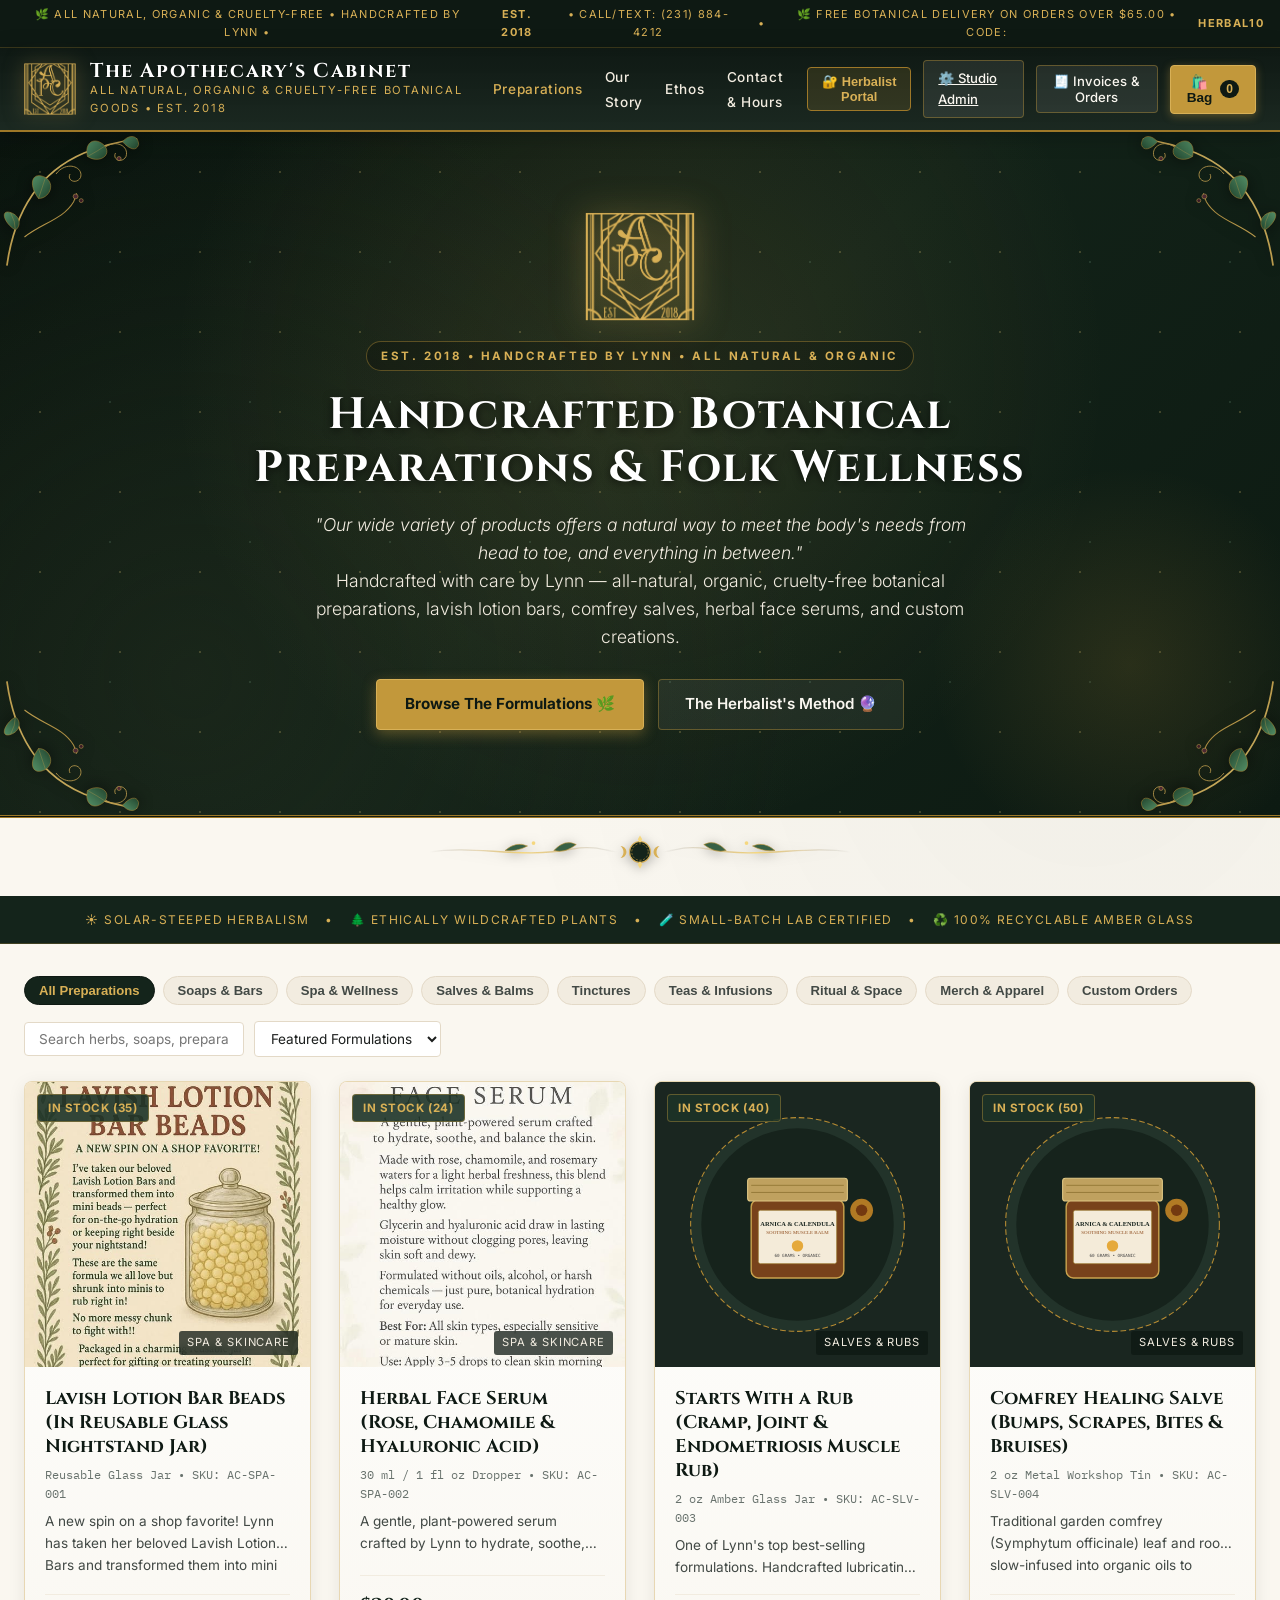
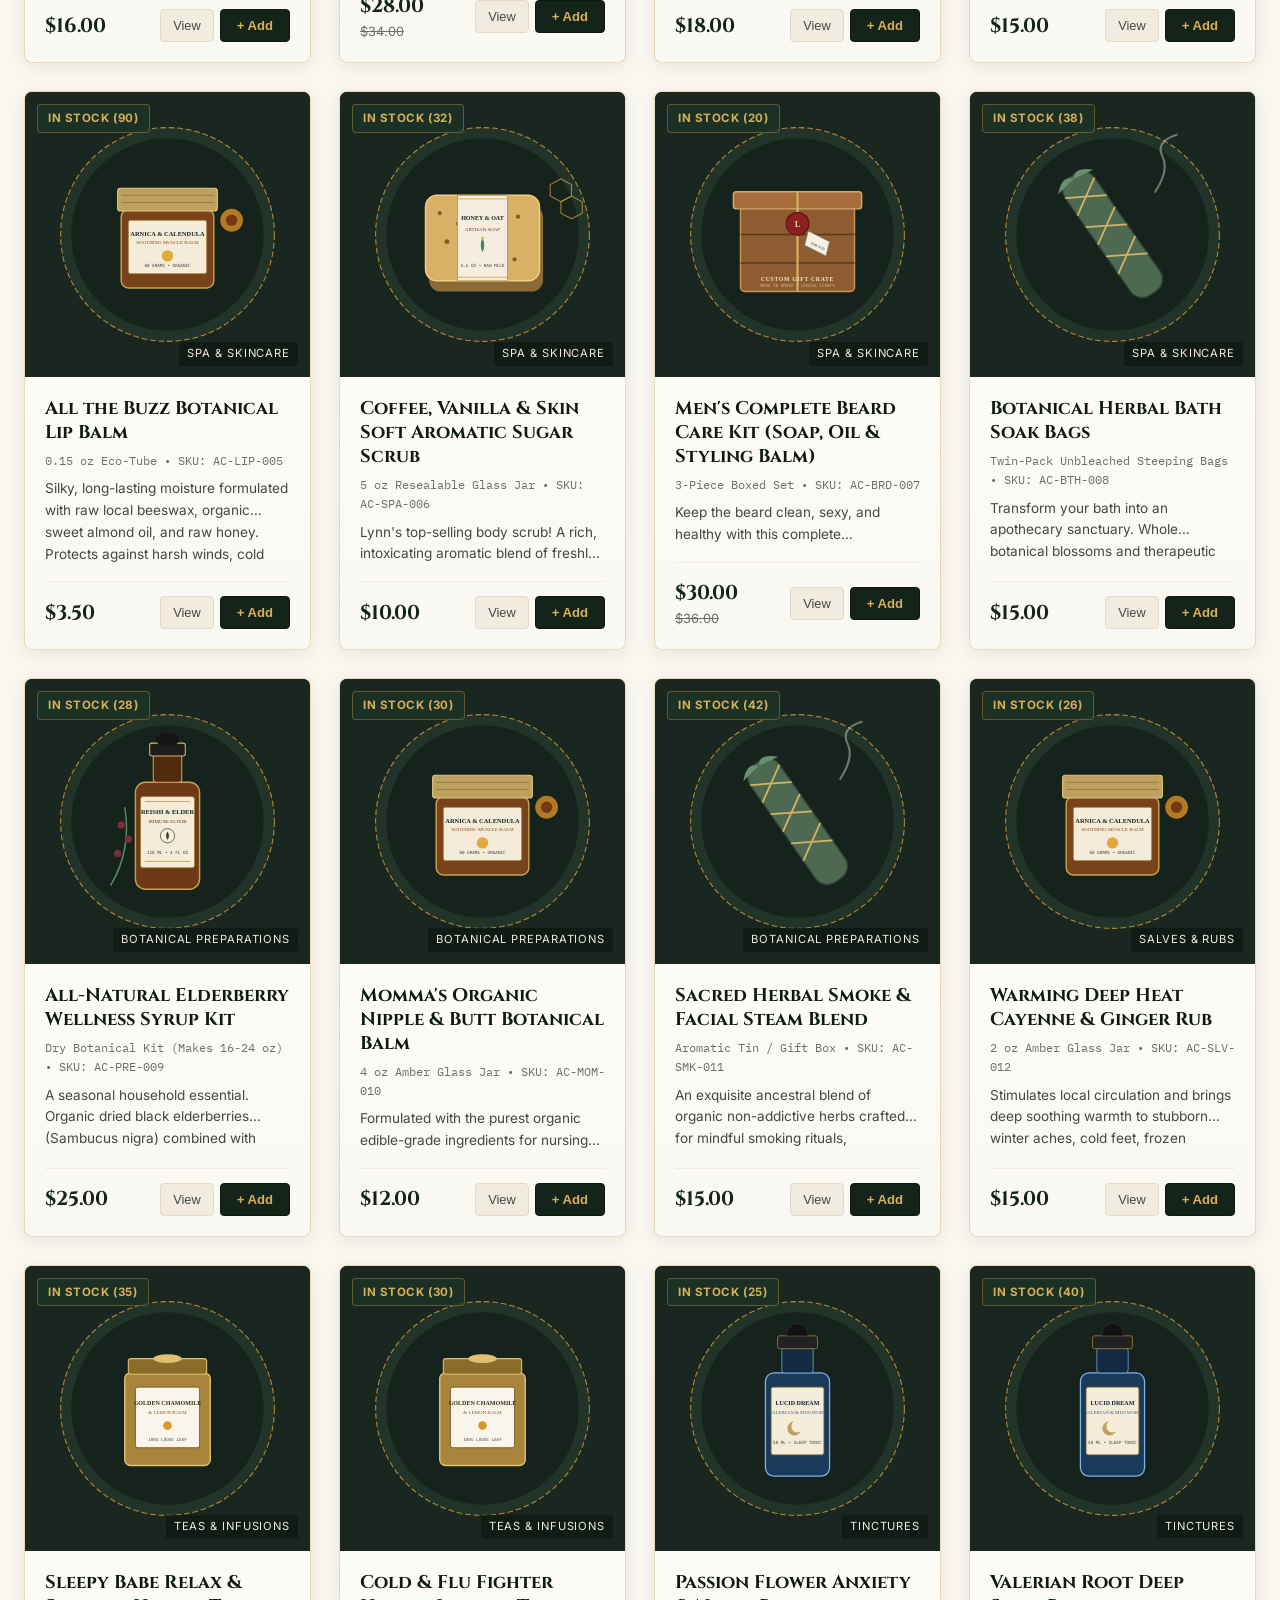
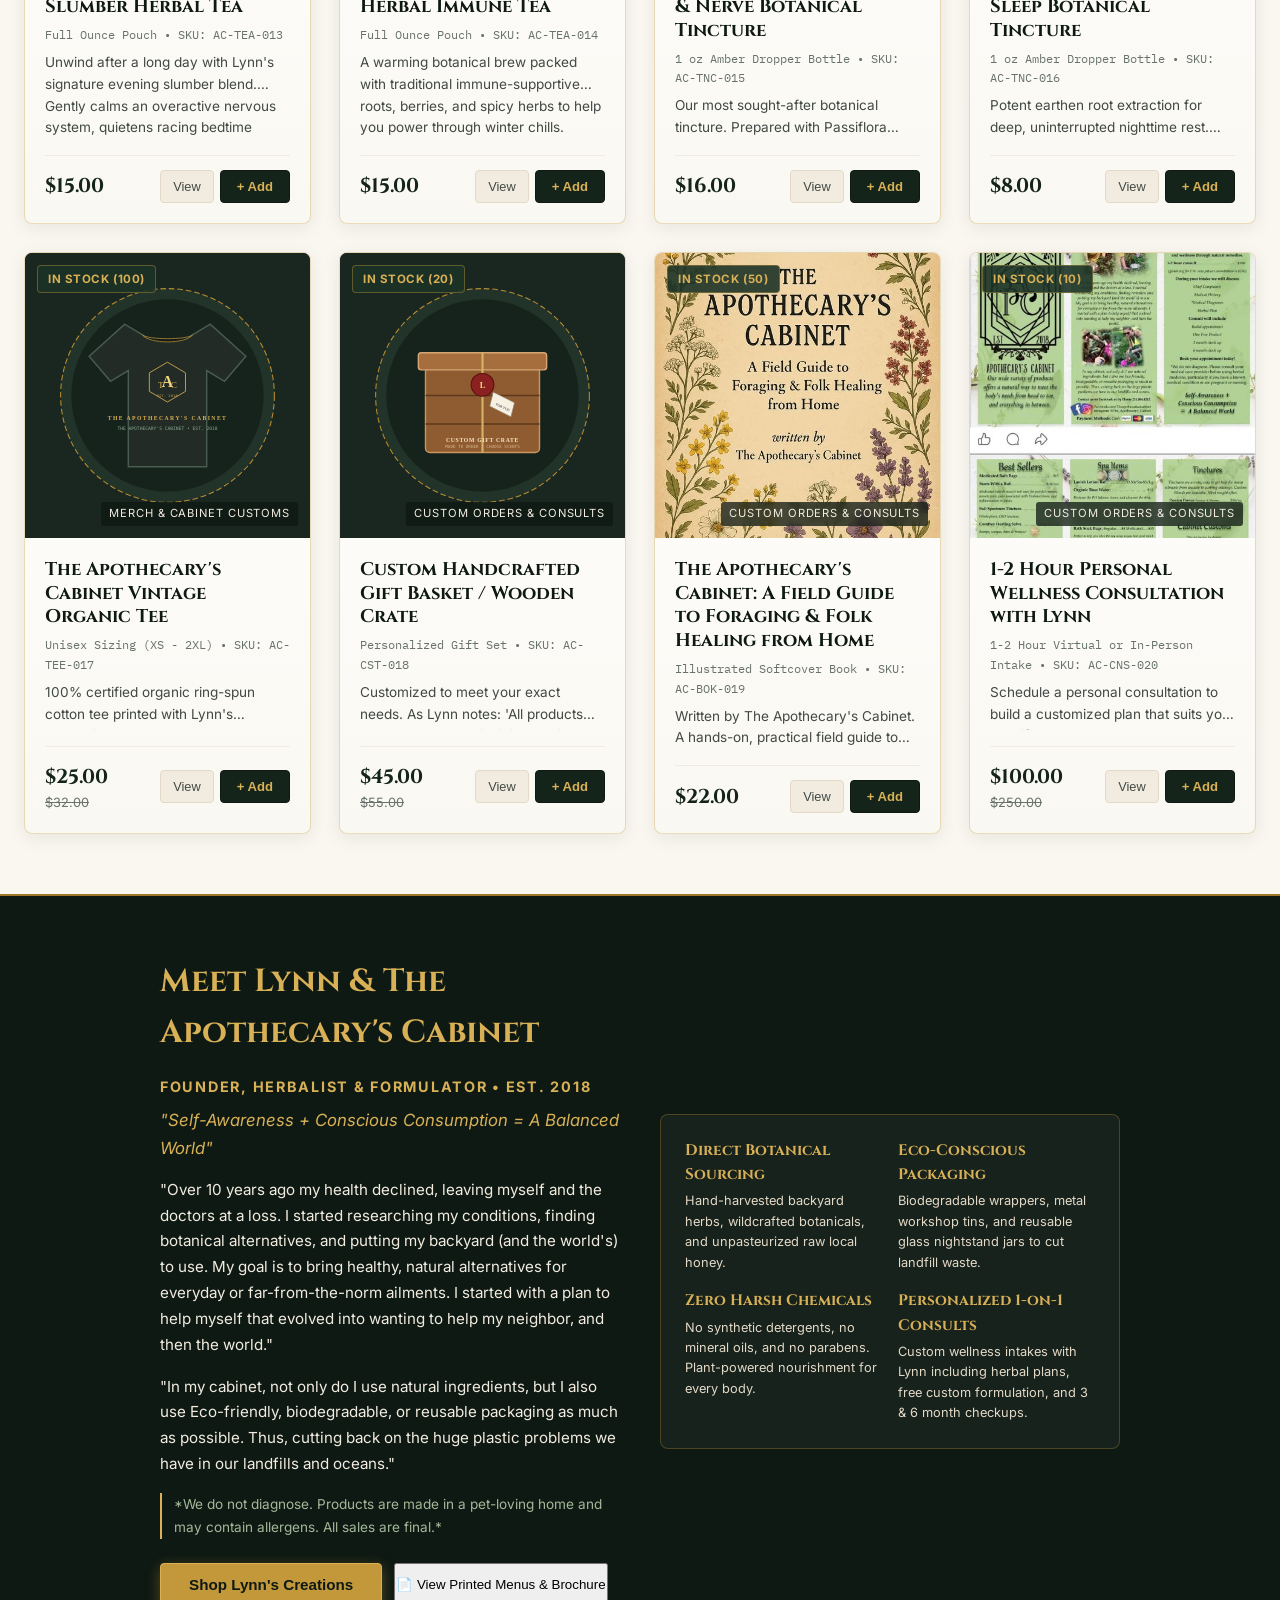
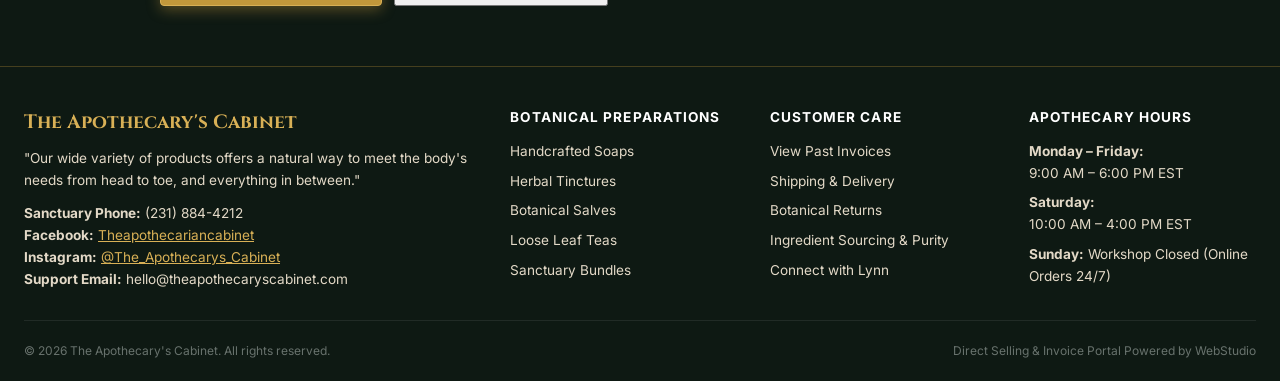
==== commit 1ecd2028: "Remove mountain witchery and speculative text; align 100% authentically with Lynn's brochures and re" ====
--- a/index.html
+++ b/index.html
@@ -17,7 +17,7 @@
 
   <!-- Top Announcement Notice -->
   <div class="top-notice">
-    <span><span class="moon-badge">🌒 Waxing Crescent</span> Lunar-Steeped Botanical Extractions • Curated by Lynn in Whistler, BC • <strong>EST. 2018</strong></span>
+    <span>🌿 All Natural, Organic &amp; Cruelty-Free • Handcrafted by Lynn • <strong>EST. 2018</strong> • Call/Text: (231) 884-4212</span>
     <span>•</span>
     <span>🌿 Free Botanical Delivery on Orders Over $65.00 • Code: <strong>HERBAL10</strong></span>
   </div>
@@ -29,7 +29,7 @@
         <img src="assets/logo-actual-gold.png" alt="The Apothecary's Cabinet Crest" class="brand-crest">
         <div class="brand-titles">
           <h1>The Apothecary's Cabinet</h1>
-          <div class="tagline">All Natural, Organic &amp; Cruelty-Free Spa &amp; Wellness • Whistler, BC</div>
+          <div class="tagline">All Natural, Organic &amp; Cruelty-Free Botanical Goods • EST. 2018</div>
         </div>
       </div>
 
@@ -58,7 +58,7 @@
     </div>
   </header>
 
-  <!-- Hero Banner (Vines, Witchy Atmosphere & Authentic Monogram) -->
+  <!-- Hero Banner (Botanical Vines & Authentic Monogram) -->
   <section class="hero">
     <!-- Framing Botanical Vines -->
     <img src="assets/vine-corner.svg" class="hero-vine hero-vine-tl" alt="Vine Corner">
@@ -72,8 +72,8 @@
         <img src="assets/logo-actual-gold.png" class="hero-logo-actual" alt="The Apothecary's Cabinet Authentic Monogram">
       </div>
 
-      <span class="hero-tag">EST. 2018 • HANDCRAFTED BY LYNN • WHISTLER, BC</span>
-      <h2 class="hero-title">Handcrafted Botanical Preparations &amp; Mountain Witchery</h2>
+      <span class="hero-tag">EST. 2018 • HANDCRAFTED BY LYNN • ALL NATURAL &amp; ORGANIC</span>
+      <h2 class="hero-title">Handcrafted Botanical Preparations &amp; Folk Wellness</h2>
       <p class="hero-subtitle">
         <em>"Our wide variety of products offers a natural way to meet the body's needs from head to toe, and everything in between."</em><br>
         Handcrafted with care by Lynn — all-natural, organic, cruelty-free botanical preparations, lavish lotion bars, comfrey salves, herbal face serums, and custom creations.
@@ -222,7 +222,7 @@
         <h5>Apothecary Hours</h5>
         <p style="margin-bottom: 8px;"><strong>Monday – Friday:</strong><br>9:00 AM – 6:00 PM EST</p>
         <p style="margin-bottom: 8px;"><strong>Saturday:</strong><br>10:00 AM – 4:00 PM EST</p>
-        <p><strong>Sunday:</strong> Foraging in the mountains</p>
+        <p><strong>Sunday:</strong> Workshop Closed (Online Orders 24/7)</p>
       </div>
     </div>
 
@@ -476,7 +476,7 @@
                 <img src="assets/logo-crest.svg" alt="Crest" style="width: 40px; height: 40px;">
                 <h2>The Apothecary's Cabinet</h2>
               </div>
-              <p>Whistler Village Sanctuary<br>Whistler, BC, Canada • Tel: (604) 555-HERB<br>hello@theapothecaryscabinet.com</p>
+              <p>The Apothecary's Cabinet Workshop<br>Tel: (231) 884-4212 • hello@theapothecaryscabinet.com</p>
             </div>
 
             <div class="invoice-meta">
@@ -491,7 +491,7 @@
               <h4>Billed &amp; Dispatched To</h4>
               <p id="inv-cust-name">Eleanor Vance</p>
               <p id="inv-cust-email">eleanor@botanicals.com</p>
-              <p id="inv-cust-address">124 Forest Creek Road, Whistler, BC 28801</p>
+              <p id="inv-cust-address">124 Country Lane, Cadillac, MI 49601</p>
             </div>
 
             <div class="party-block">
@@ -540,7 +540,7 @@
           </div>
 
           <div class="invoice-footer">
-            <p>Thank you for supporting small-batch handcrafted Pacific Northwest botanicals.</p>
+            <p>Thank you for supporting small-batch, all-natural handcrafted botanical preparations.</p>
             <p style="margin-top: 4px; font-size: 0.72rem; color: #888;">
               Questions about our botanical preparations or returns? Email hello@theapothecaryscabinet.com with your invoice number.
             </p>
--- a/store.css
+++ b/store.css
@@ -1365,10 +1365,10 @@
 .btn-tag.danger { background: var(--red-accent); }
 
 
-/* ── Witchy & Botanical Vine Styling (Client Brand Flavor) ───────────────── */
+/* ── Botanical Vine & Brand Styling ───────────────── */
 :root {
-  --witch-glow: rgba(216, 176, 86, 0.28);
-  --mystic-purple: rgba(54, 33, 51, 0.4);
+  --brand-glow: rgba(216, 176, 86, 0.28);
+  --warm-earth: rgba(45, 35, 25, 0.4);
 }
 
 .site-header {
@@ -1390,7 +1390,7 @@
 .hero {
   background: 
     radial-gradient(circle at 50% 35%, rgba(216, 176, 86, 0.12) 0%, transparent 60%),
-    radial-gradient(circle at 15% 80%, rgba(46, 31, 43, 0.5) 0%, transparent 50%),
+    radial-gradient(circle at 15% 80%, rgba(35, 45, 30, 0.5) 0%, transparent 50%),
     linear-gradient(135deg, #09130d 0%, #122218 50%, #0d1a12 100%) !important;
   position: relative;
   overflow: hidden;
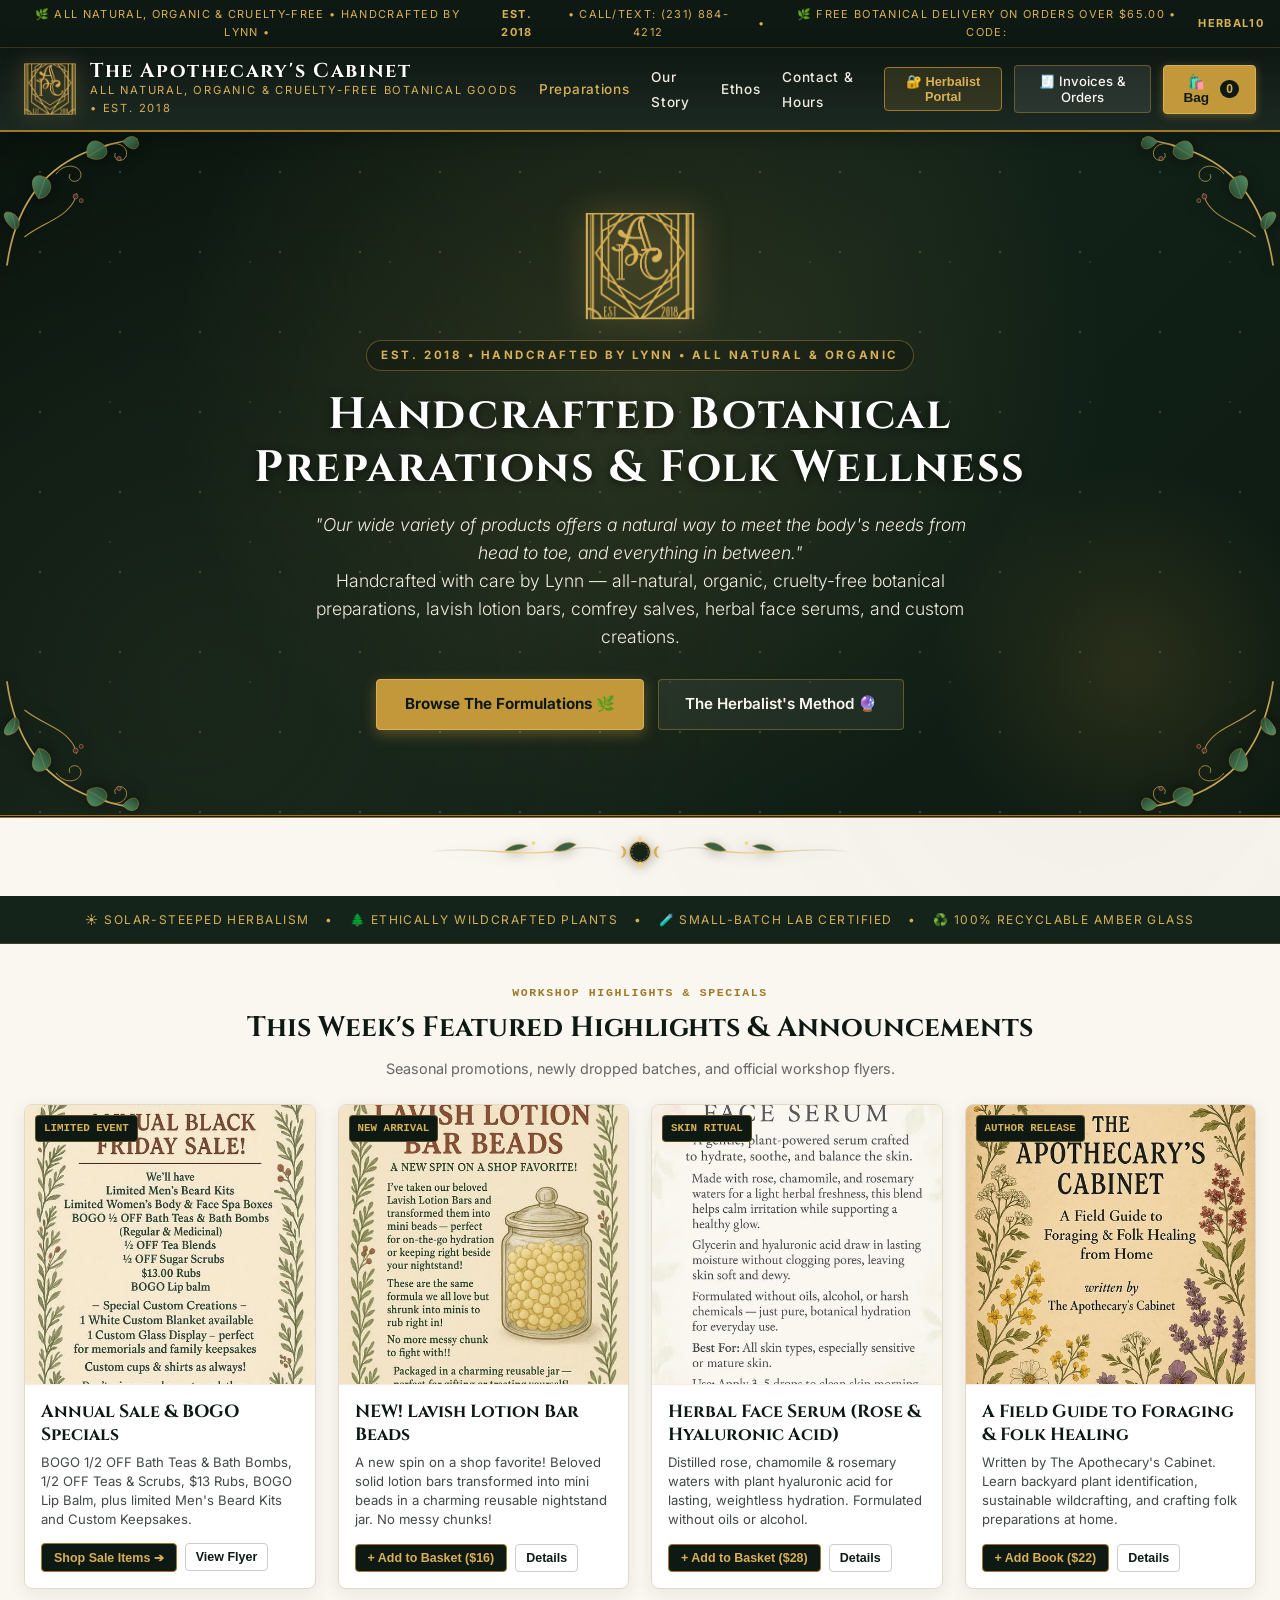
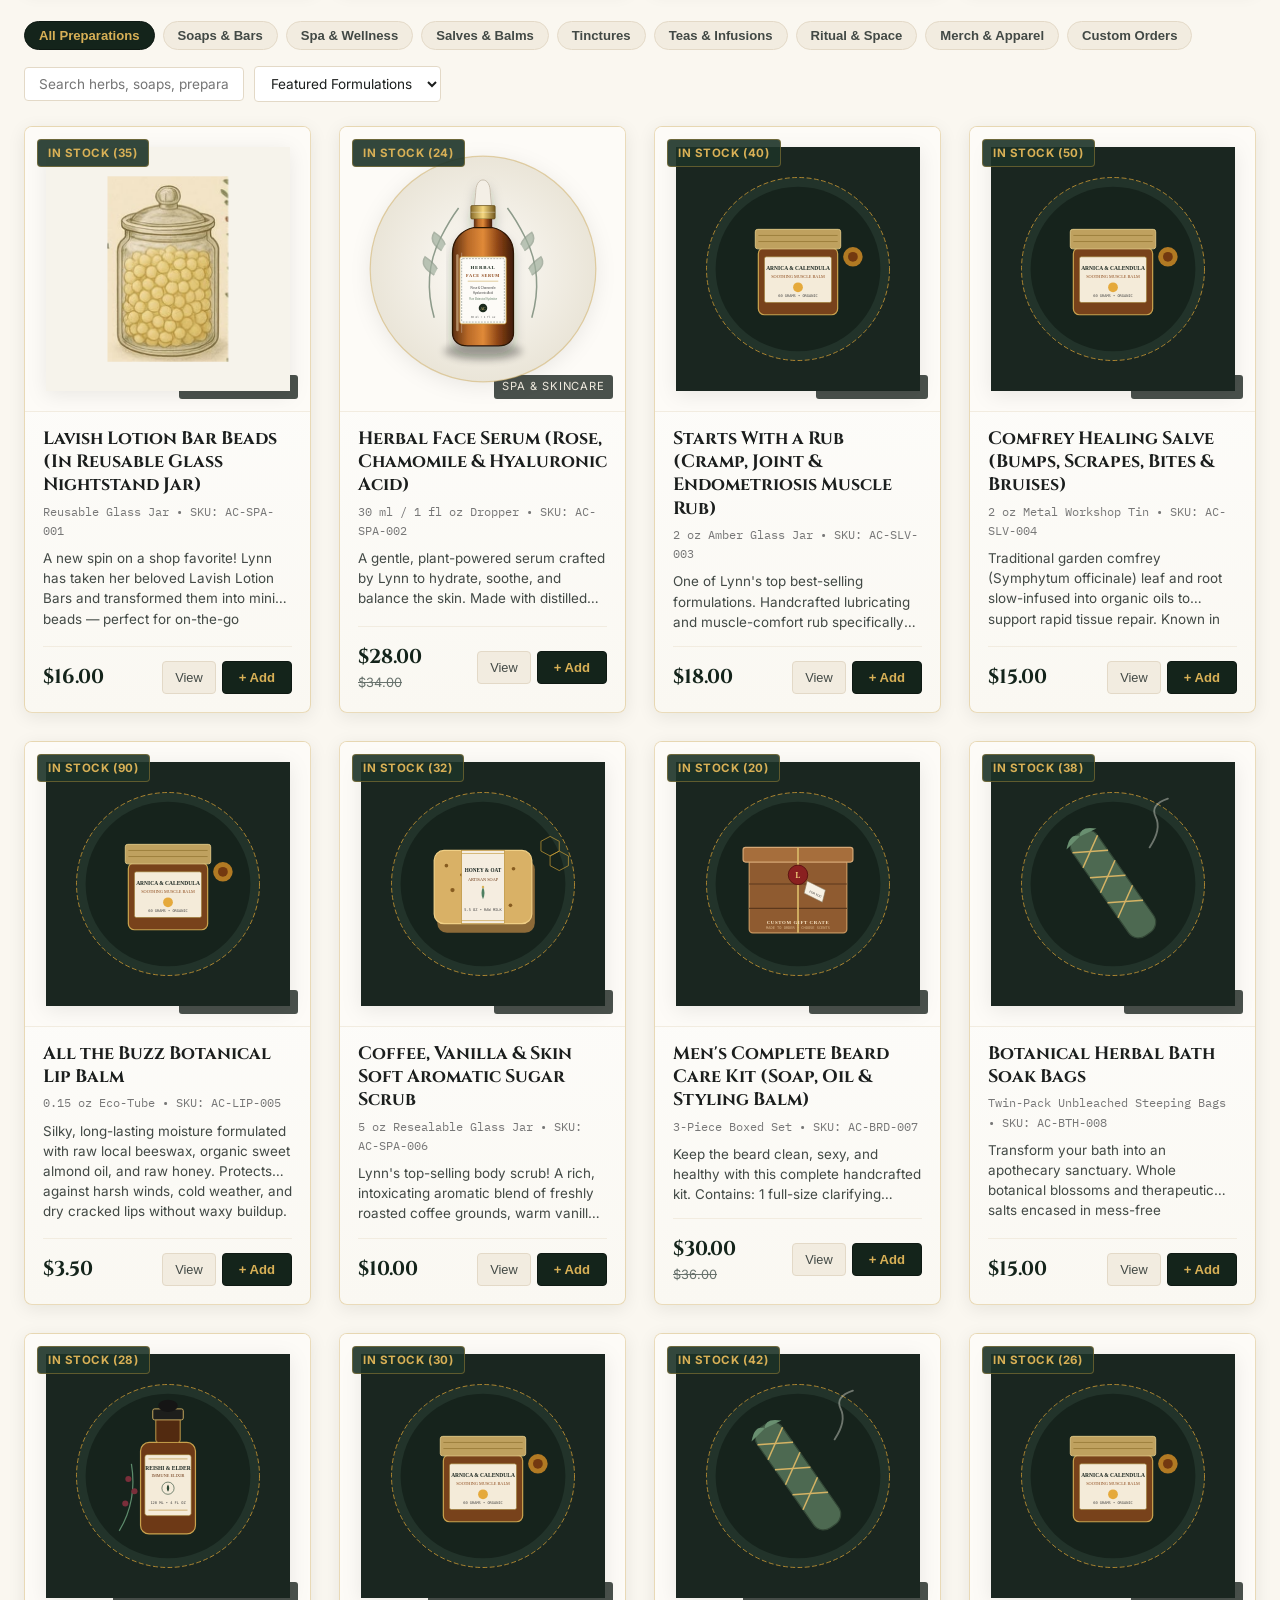
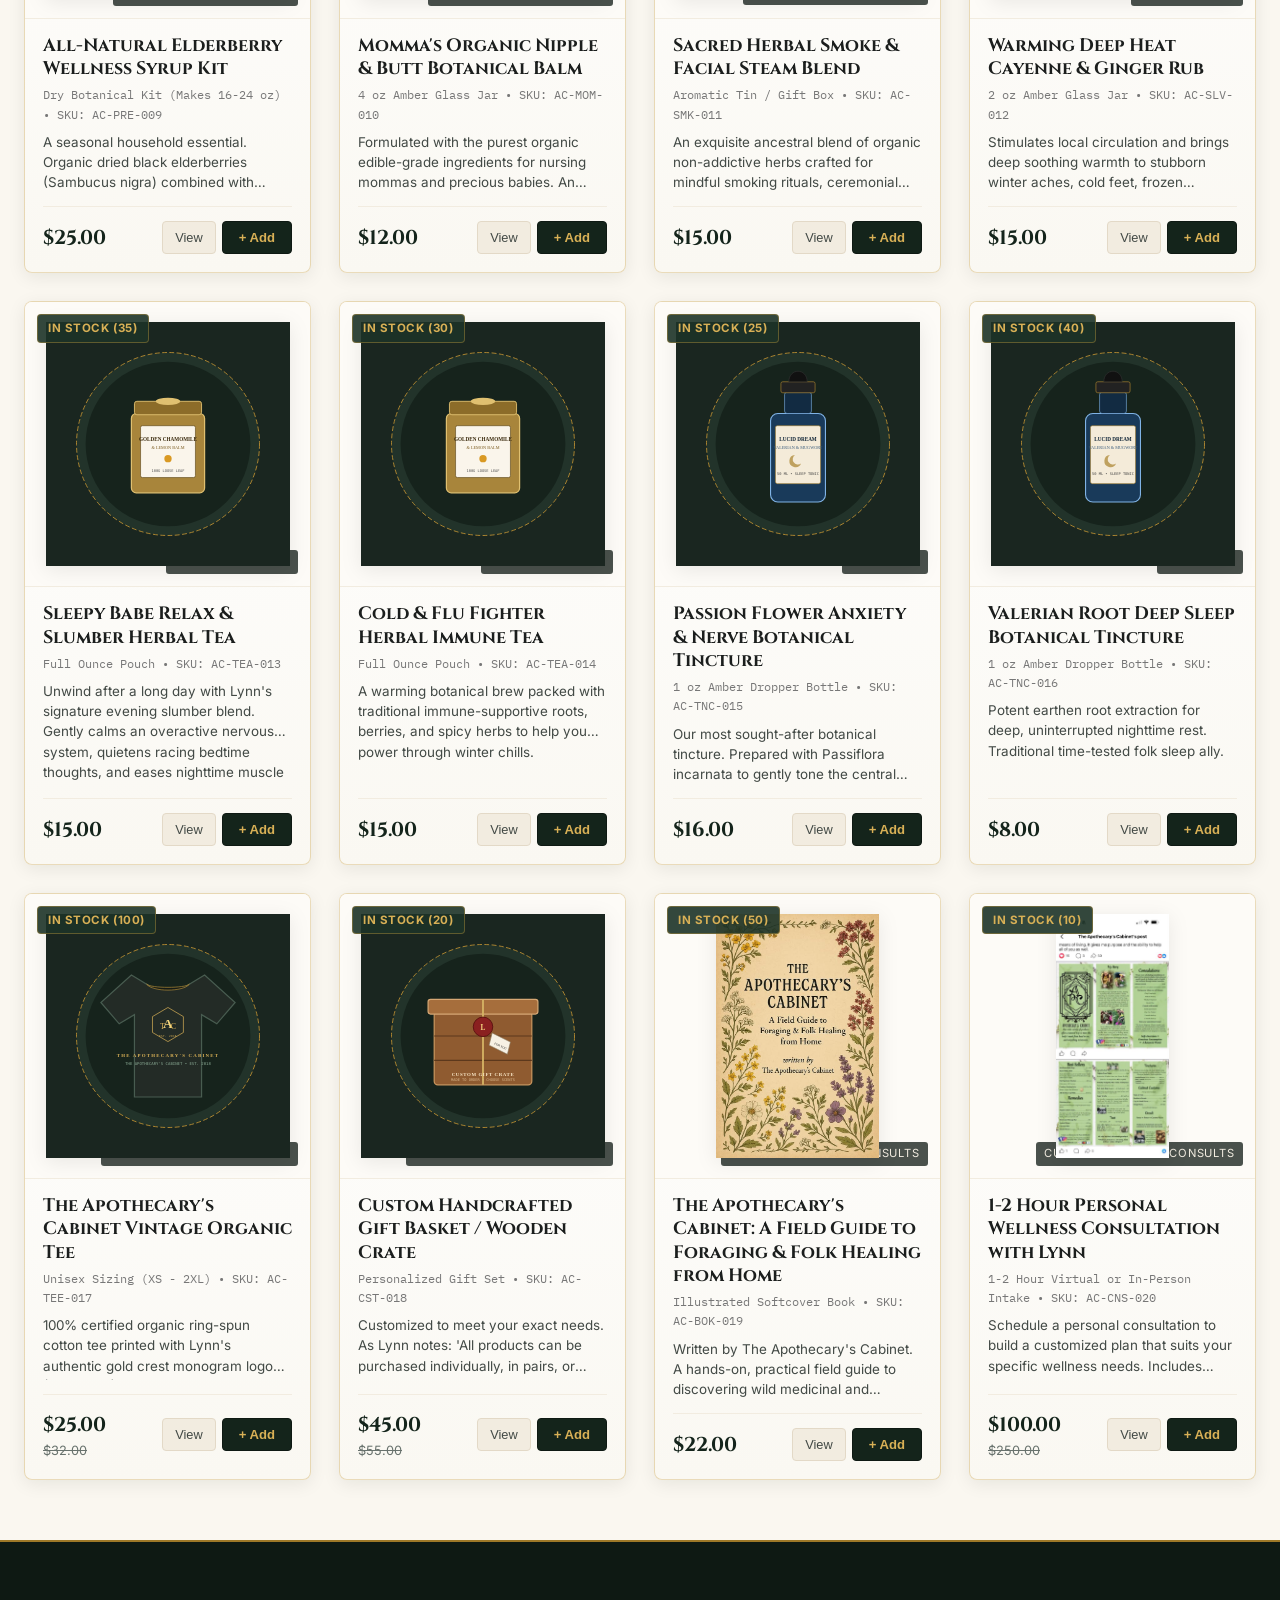
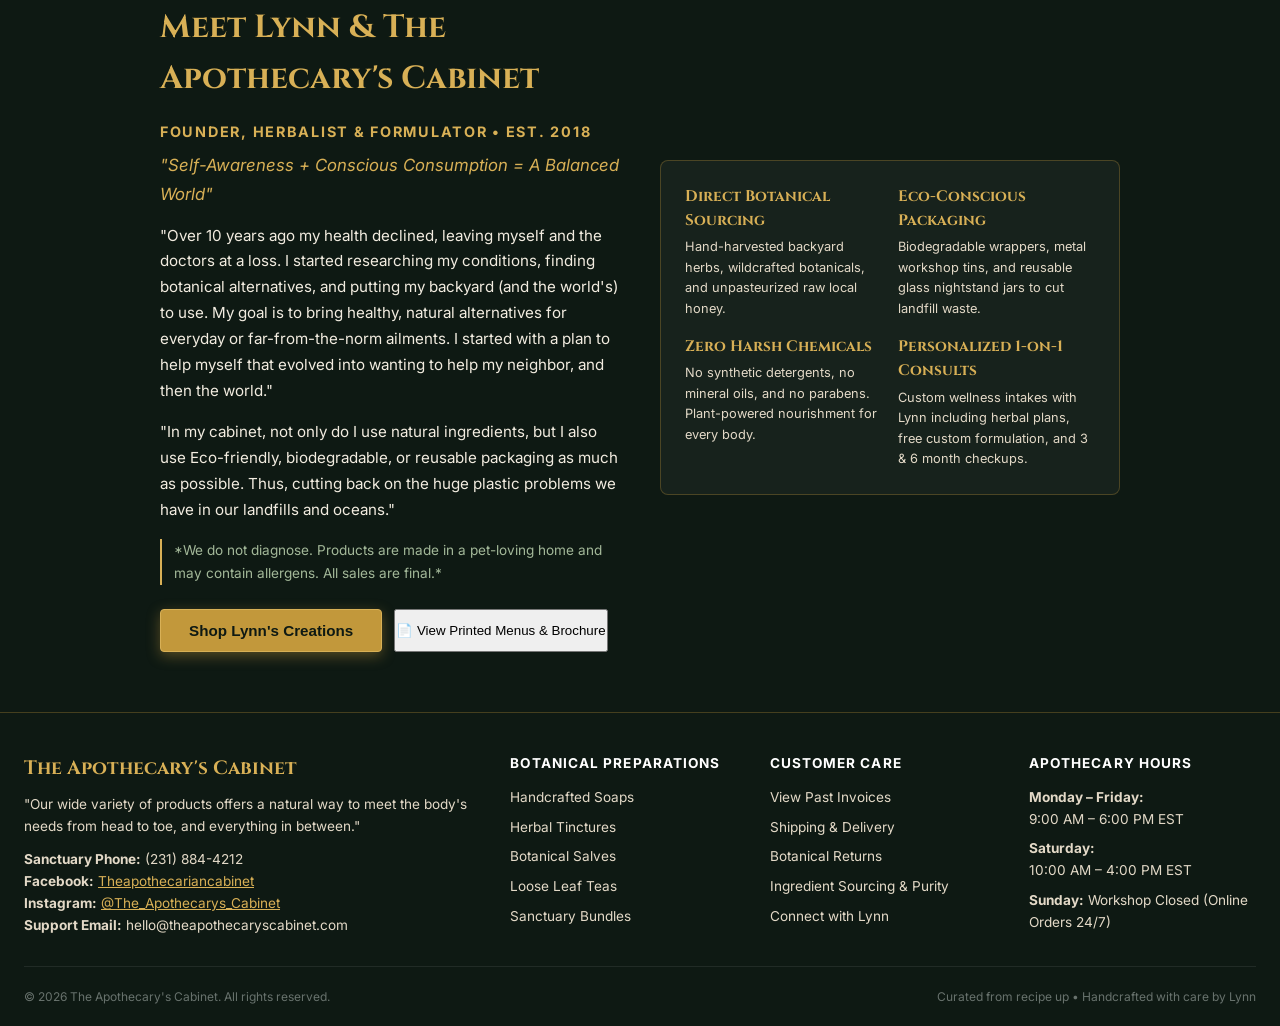
==== commit 7423183b: "Remove WebStudio from hosted site, add top Featured Specials showcase for flyer ads, and clean produ" ====
--- a/index.html
+++ b/index.html
@@ -45,9 +45,7 @@
       <div class="header-actions">
         <button class="btn-owner-lock" onclick="window.ApothecaryStore.openOwnerPortal()" title="Herbalist Merchant Console & POS">🔐 Herbalist Portal</button>
         
-        <a href="studio.html" class="btn-header-action" title="Open WebStudio Admin Dashboard">
-          ⚙️ Studio Admin
-        </a>
+
         <button class="btn-header-action" onclick="window.ApothecaryStore.openOrdersLedger()" title="View past invoices and orders">
           🧾 Invoices &amp; Orders
         </button>
@@ -99,6 +97,97 @@
     <span>🧪 Small-Batch Lab Certified</span>
     <span>•</span>
     <span>♻️ 100% Recyclable Amber Glass</span>
+  </section>
+
+  <!-- ── Featured Specials & Announcements ──────────────────────────────── -->
+  <section class="featured-promos-section" id="specials">
+    <div class="featured-promos-header">
+      <span class="section-kicker">WORKSHOP HIGHLIGHTS &amp; SPECIALS</span>
+      <h3 class="section-title">This Week's Featured Highlights &amp; Announcements</h3>
+      <p class="section-sub">Seasonal promotions, newly dropped batches, and official workshop flyers.</p>
+    </div>
+
+    <div class="featured-promos-grid">
+      <!-- Promo 1: Annual Sale & BOGO Specials -->
+      <article class="promo-card">
+        <div class="promo-img-wrap" onclick="window.ApothecaryStore.openMenuBrochureModal()">
+          <img src="assets/sale-black-friday.jpg" alt="Annual Sale &amp; Specials Flyer" loading="lazy">
+          <span class="promo-badge">Limited Event</span>
+        </div>
+        <div class="promo-content">
+          <h4>Annual Sale &amp; BOGO Specials</h4>
+          <p>BOGO 1/2 OFF Bath Teas &amp; Bath Bombs, 1/2 OFF Teas &amp; Scrubs, $13 Rubs, BOGO Lip Balm, plus limited Men's Beard Kits and Custom Keepsakes.</p>
+          <div class="promo-action">
+            <button class="btn-primary-sm" onclick="window.scrollTo({top: document.getElementById('catalog').offsetTop - 60, behavior: 'smooth'})">
+              Shop Sale Items ➔
+            </button>
+            <button class="btn-outline-sm" onclick="window.ApothecaryStore.openMenuBrochureModal()">
+              View Flyer
+            </button>
+          </div>
+        </div>
+      </article>
+
+      <!-- Promo 2: NEW Lavish Lotion Bar Beads -->
+      <article class="promo-card">
+        <div class="promo-img-wrap" onclick="window.ApothecaryStore.openProductModal('prod-lotion-beads')">
+          <img src="assets/product-lotion-beads.jpg" alt="Lavish Lotion Bar Beads Announcement" loading="lazy">
+          <span class="promo-badge">New Arrival</span>
+        </div>
+        <div class="promo-content">
+          <h4>NEW! Lavish Lotion Bar Beads</h4>
+          <p>A new spin on a shop favorite! Beloved solid lotion bars transformed into mini beads in a charming reusable nightstand jar. No messy chunks!</p>
+          <div class="promo-action">
+            <button class="btn-primary-sm" onclick="window.ApothecaryStore.addToCart('prod-lotion-beads')">
+              + Add to Basket ($16)
+            </button>
+            <button class="btn-outline-sm" onclick="window.ApothecaryStore.openProductModal('prod-lotion-beads')">
+              Details
+            </button>
+          </div>
+        </div>
+      </article>
+
+      <!-- Promo 3: Herbal Face Serum Formulation -->
+      <article class="promo-card">
+        <div class="promo-img-wrap" onclick="window.ApothecaryStore.openProductModal('prod-herbal-face-serum')">
+          <img src="assets/product-herbal-face-serum.jpg" alt="Herbal Face Serum Launch" loading="lazy">
+          <span class="promo-badge">Skin Ritual</span>
+        </div>
+        <div class="promo-content">
+          <h4>Herbal Face Serum (Rose &amp; Hyaluronic Acid)</h4>
+          <p>Distilled rose, chamomile &amp; rosemary waters with plant hyaluronic acid for lasting, weightless hydration. Formulated without oils or alcohol.</p>
+          <div class="promo-action">
+            <button class="btn-primary-sm" onclick="window.ApothecaryStore.addToCart('prod-herbal-face-serum')">
+              + Add to Basket ($28)
+            </button>
+            <button class="btn-outline-sm" onclick="window.ApothecaryStore.openProductModal('prod-herbal-face-serum')">
+              Details
+            </button>
+          </div>
+        </div>
+      </article>
+
+      <!-- Promo 4: Author Field Guide Book -->
+      <article class="promo-card">
+        <div class="promo-img-wrap" onclick="window.ApothecaryStore.openProductModal('prod-field-guide-book')">
+          <img src="assets/book-field-guide.jpg" alt="A Field Guide to Foraging &amp; Folk Healing" loading="lazy">
+          <span class="promo-badge">Author Release</span>
+        </div>
+        <div class="promo-content">
+          <h4>A Field Guide to Foraging &amp; Folk Healing</h4>
+          <p>Written by The Apothecary's Cabinet. Learn backyard plant identification, sustainable wildcrafting, and crafting folk preparations at home.</p>
+          <div class="promo-action">
+            <button class="btn-primary-sm" onclick="window.ApothecaryStore.addToCart('prod-field-guide-book')">
+              + Add Book ($22)
+            </button>
+            <button class="btn-outline-sm" onclick="window.ApothecaryStore.openProductModal('prod-field-guide-book')">
+              Details
+            </button>
+          </div>
+        </div>
+      </article>
+    </div>
   </section>
 
   <!-- Main Catalog Controls -->
@@ -228,7 +317,7 @@
 
     <div class="footer-bottom">
       <div>&copy; 2026 The Apothecary's Cabinet. All rights reserved.</div>
-      <div>Direct Selling &amp; Invoice Portal Powered by WebStudio</div>
+      <div>Curated from recipe up • Handcrafted with care by Lynn</div>
     </div>
   </footer>
 
--- a/store.css
+++ b/store.css
@@ -1494,3 +1494,207 @@
   font-size: 11px;
   color: var(--gold-400);
 }
+
+
+/* ── Featured Specials & Announcements Section ───────────────────────────── */
+.featured-promos-section {
+  max-width: 1280px;
+  margin: 40px auto 20px;
+  padding: 0 24px;
+}
+.featured-promos-header {
+  text-align: center;
+  margin-bottom: 24px;
+}
+.section-kicker {
+  font-family: var(--font-mono);
+  font-size: 0.72rem;
+  letter-spacing: 0.14em;
+  color: var(--gold-600);
+  font-weight: 700;
+  display: block;
+  margin-bottom: 4px;
+}
+.section-title {
+  font-family: var(--font-serif);
+  font-size: 1.75rem;
+  color: var(--moss-900);
+  margin-bottom: 6px;
+}
+.section-sub {
+  font-size: 0.9rem;
+  color: #666;
+  max-width: 600px;
+  margin: 0 auto;
+}
+.featured-promos-grid {
+  display: grid;
+  grid-template-columns: repeat(auto-fit, minmax(270px, 1fr));
+  gap: 22px;
+}
+.promo-card {
+  background: #fff;
+  border: 1px solid var(--parchment-300);
+  border-radius: var(--radius-md);
+  overflow: hidden;
+  box-shadow: var(--shadow-subtle);
+  display: flex;
+  flex-direction: column;
+  transition: transform 0.25s ease, box-shadow 0.25s ease;
+}
+.promo-card:hover {
+  transform: translateY(-4px);
+  box-shadow: var(--shadow-elevated);
+  border-color: var(--gold-500);
+}
+.promo-img-wrap {
+  width: 100%;
+  height: 280px;
+  background: #fdfbf7;
+  position: relative;
+  overflow: hidden;
+  cursor: pointer;
+  display: flex;
+  align-items: center;
+  justify-content: center;
+  border-bottom: 1px solid var(--parchment-200);
+}
+.promo-img-wrap img {
+  width: 100%;
+  height: 100%;
+  object-fit: cover;
+  transition: transform 0.3s ease;
+}
+.promo-card:hover .promo-img-wrap img {
+  transform: scale(1.03);
+}
+.promo-badge {
+  position: absolute;
+  top: 10px;
+  left: 10px;
+  background: var(--moss-900);
+  color: var(--gold-400);
+  font-size: 0.68rem;
+  font-family: var(--font-mono);
+  font-weight: 700;
+  text-transform: uppercase;
+  padding: 4px 8px;
+  border-radius: 4px;
+  border: 1px solid rgba(194, 152, 59, 0.4);
+}
+.promo-content {
+  padding: 16px;
+  display: flex;
+  flex-direction: column;
+  flex: 1;
+}
+.promo-content h4 {
+  font-family: var(--font-serif);
+  font-size: 1.1rem;
+  color: var(--moss-900);
+  margin-bottom: 6px;
+  line-height: 1.3;
+}
+.promo-content p {
+  font-size: 0.82rem;
+  color: var(--ink-700);
+  line-height: 1.45;
+  margin-bottom: 14px;
+  flex: 1;
+}
+.promo-action {
+  display: flex;
+  gap: 8px;
+  align-items: center;
+}
+.btn-primary-sm {
+  background: var(--moss-900);
+  color: var(--gold-400);
+  border: 1px solid var(--gold-600);
+  padding: 6px 12px;
+  border-radius: var(--radius-sm);
+  font-size: 0.78rem;
+  font-weight: 700;
+  cursor: pointer;
+  transition: all 0.2s;
+}
+.btn-primary-sm:hover {
+  background: var(--gold-600);
+  color: var(--moss-950);
+}
+.btn-outline-sm {
+  background: transparent;
+  color: var(--moss-900);
+  border: 1px solid #ccc;
+  padding: 6px 10px;
+  border-radius: var(--radius-sm);
+  font-size: 0.78rem;
+  font-weight: 600;
+  cursor: pointer;
+  transition: all 0.2s;
+}
+.btn-outline-sm:hover {
+  border-color: var(--moss-900);
+  background: var(--parchment-200);
+}
+
+/* ── Product Card Image & Layout Polish ─────────────────────────────────── */
+.card-img-wrap {
+  width: 100%;
+  aspect-ratio: 1 / 1;
+  background: #fdfbf7 !important;
+  display: flex;
+  align-items: center;
+  justify-content: center;
+  position: relative;
+  overflow: hidden;
+  cursor: pointer;
+  padding: 20px;
+  border-bottom: 1px solid var(--parchment-200);
+}
+.card-img-wrap img {
+  max-width: 100%;
+  max-height: 100%;
+  width: auto;
+  height: auto;
+  object-fit: contain !important;
+  filter: drop-shadow(0 4px 10px rgba(0, 0, 0, 0.08));
+  transition: transform 0.4s ease;
+}
+.product-card:hover .card-img-wrap img {
+  transform: scale(1.06);
+}
+.card-body {
+  padding: 16px 18px 18px;
+  display: flex;
+  flex-direction: column;
+  flex: 1;
+}
+.card-title {
+  font-family: var(--font-serif);
+  font-size: 1.12rem;
+  color: var(--moss-950);
+  margin-bottom: 4px;
+  line-height: 1.3;
+  cursor: pointer;
+}
+.card-title:hover {
+  color: var(--gold-600);
+}
+.card-size {
+  font-size: 0.75rem;
+  font-family: var(--font-mono);
+  color: #777;
+  margin-bottom: 8px;
+}
+.card-desc {
+  font-size: 0.84rem;
+  color: var(--ink-700);
+  line-height: 1.5;
+  margin-bottom: 14px;
+  flex: 1;
+  display: -webkit-box;
+  -webkit-line-clamp: 3;
+  -webkit-box-orient: vertical;
+  overflow: hidden;
+}
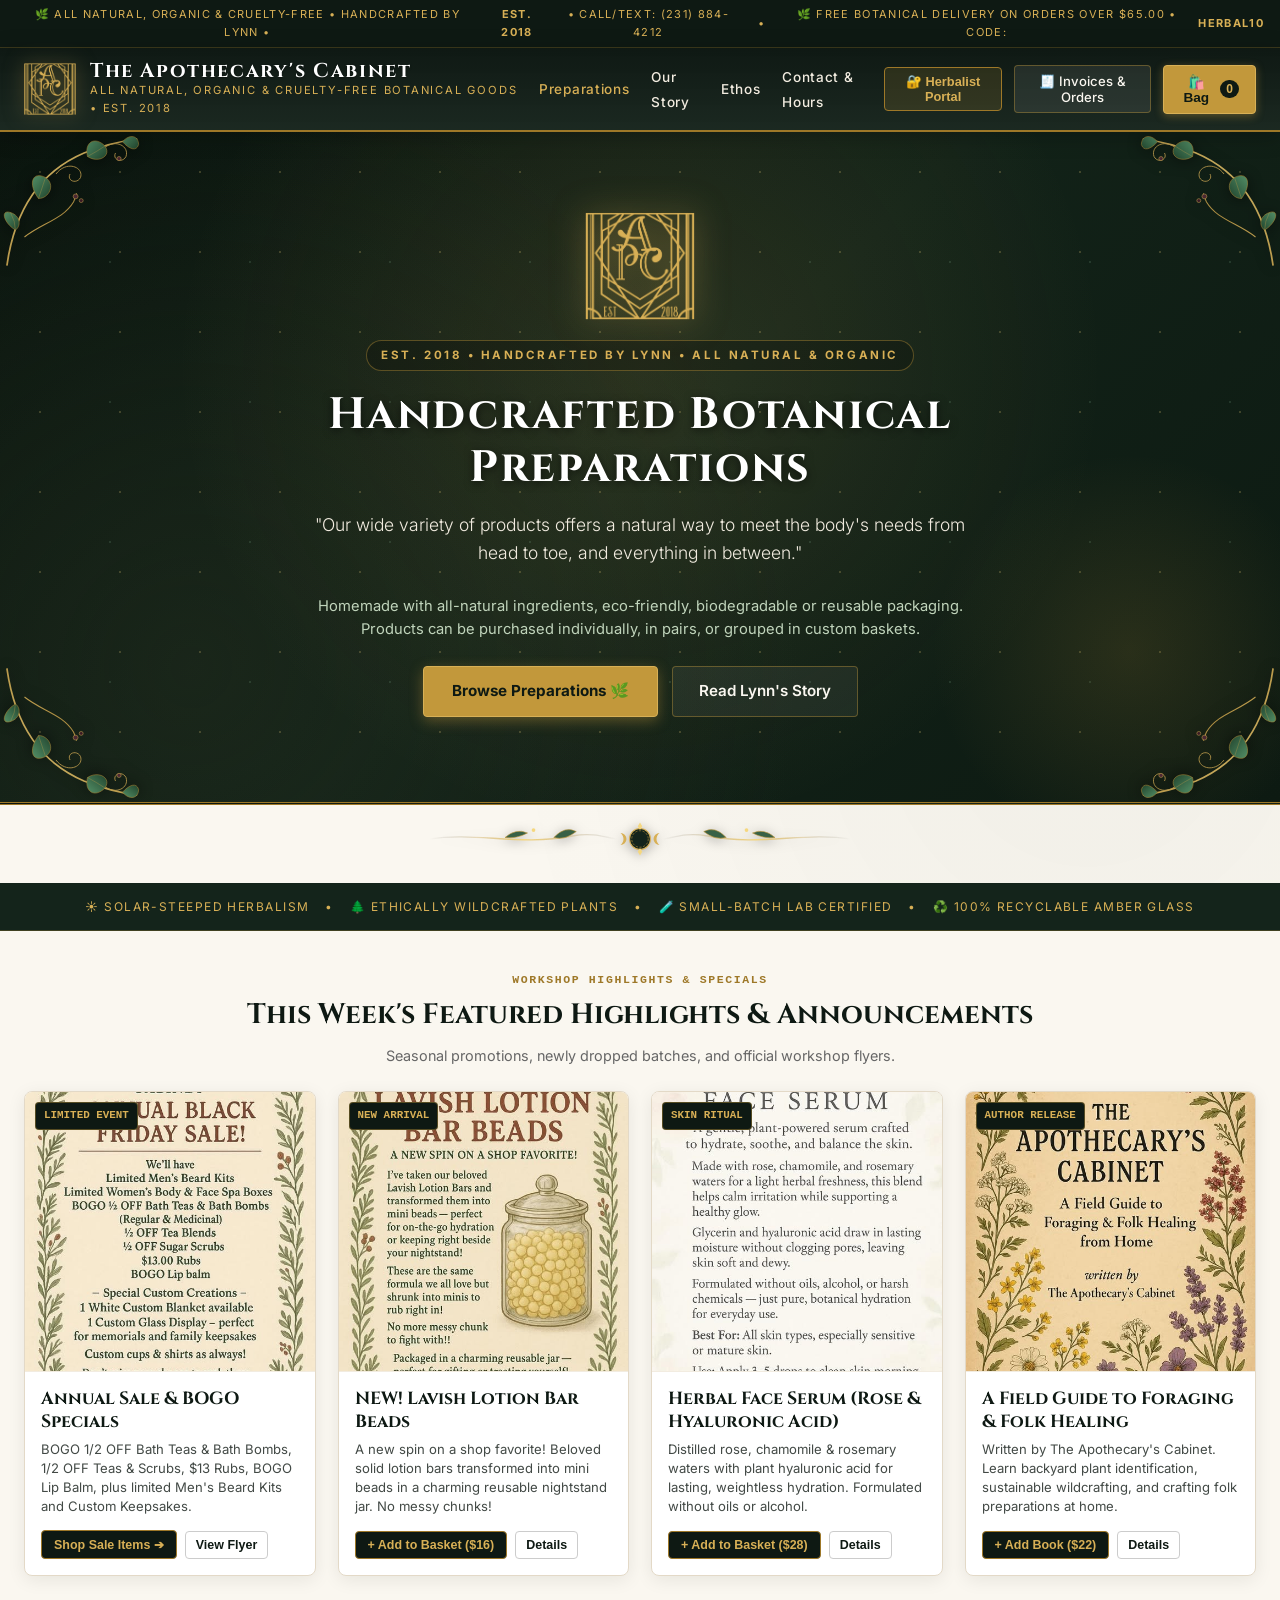
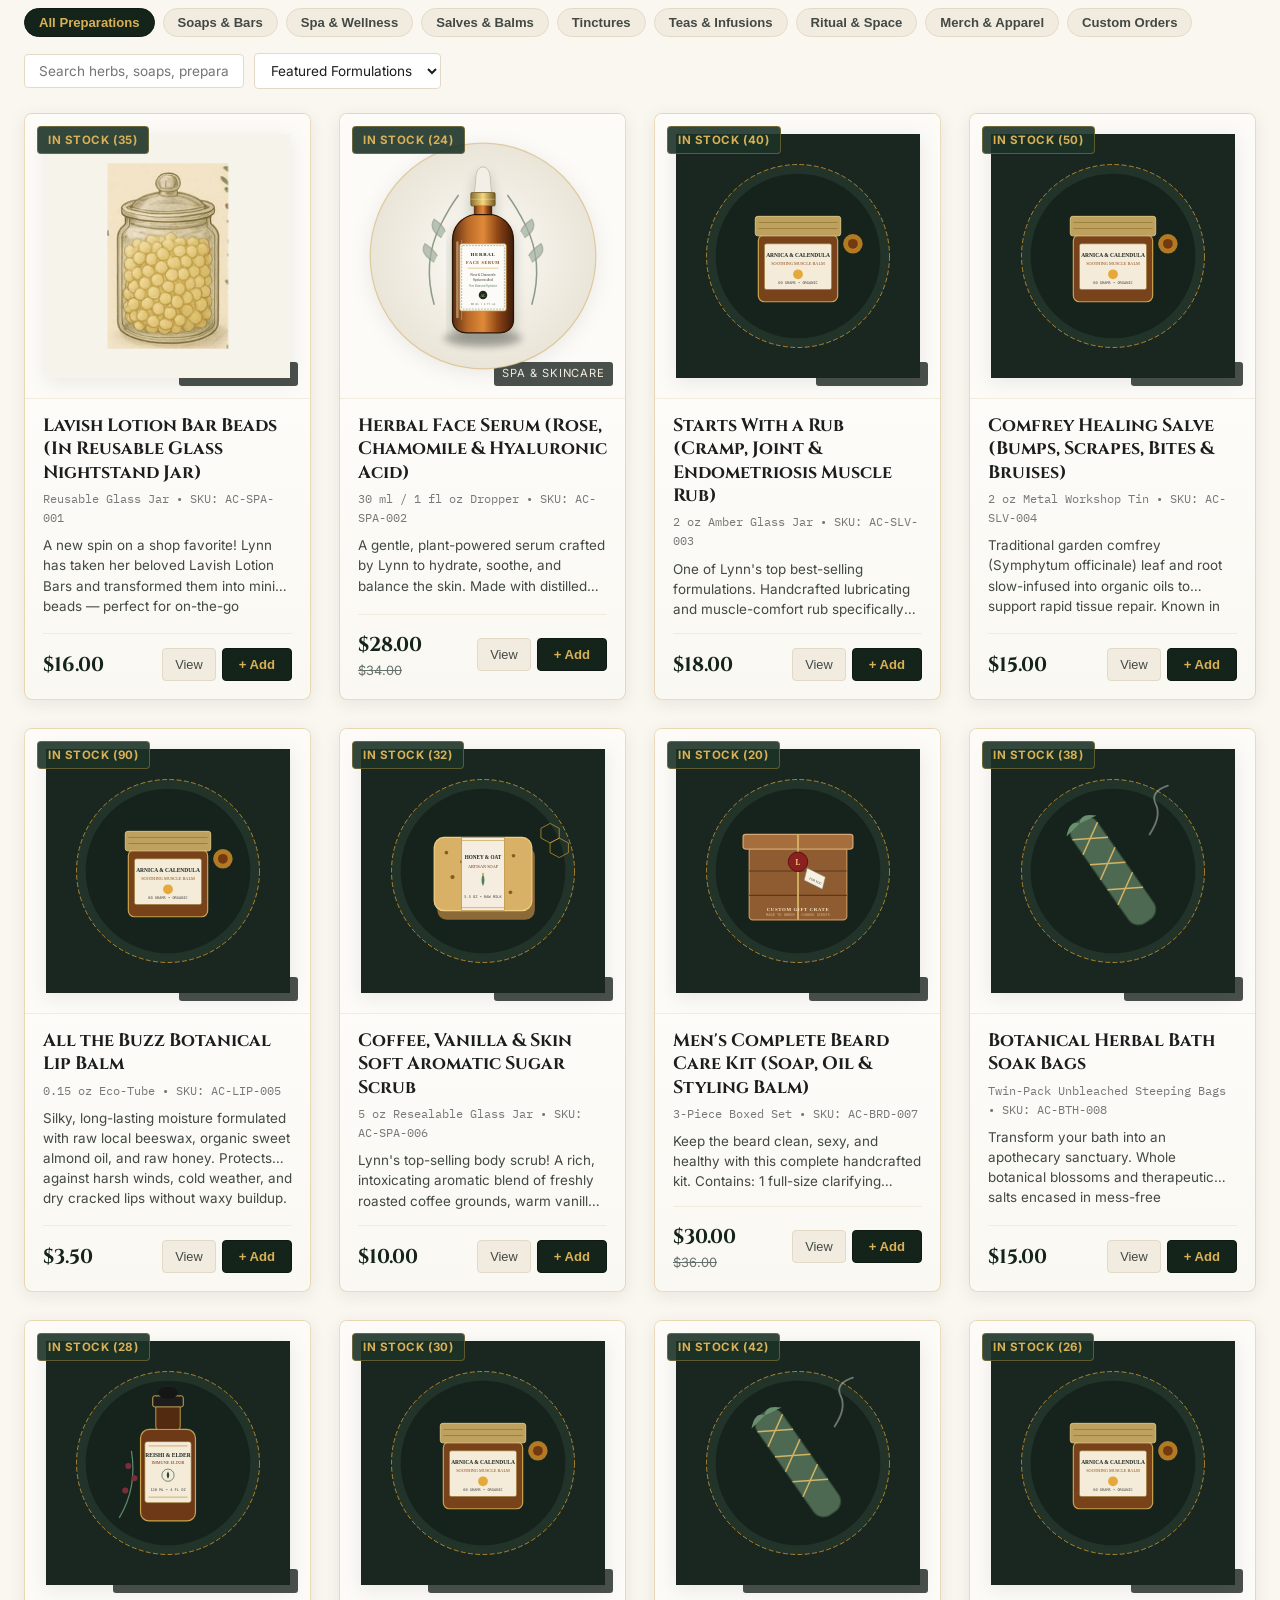
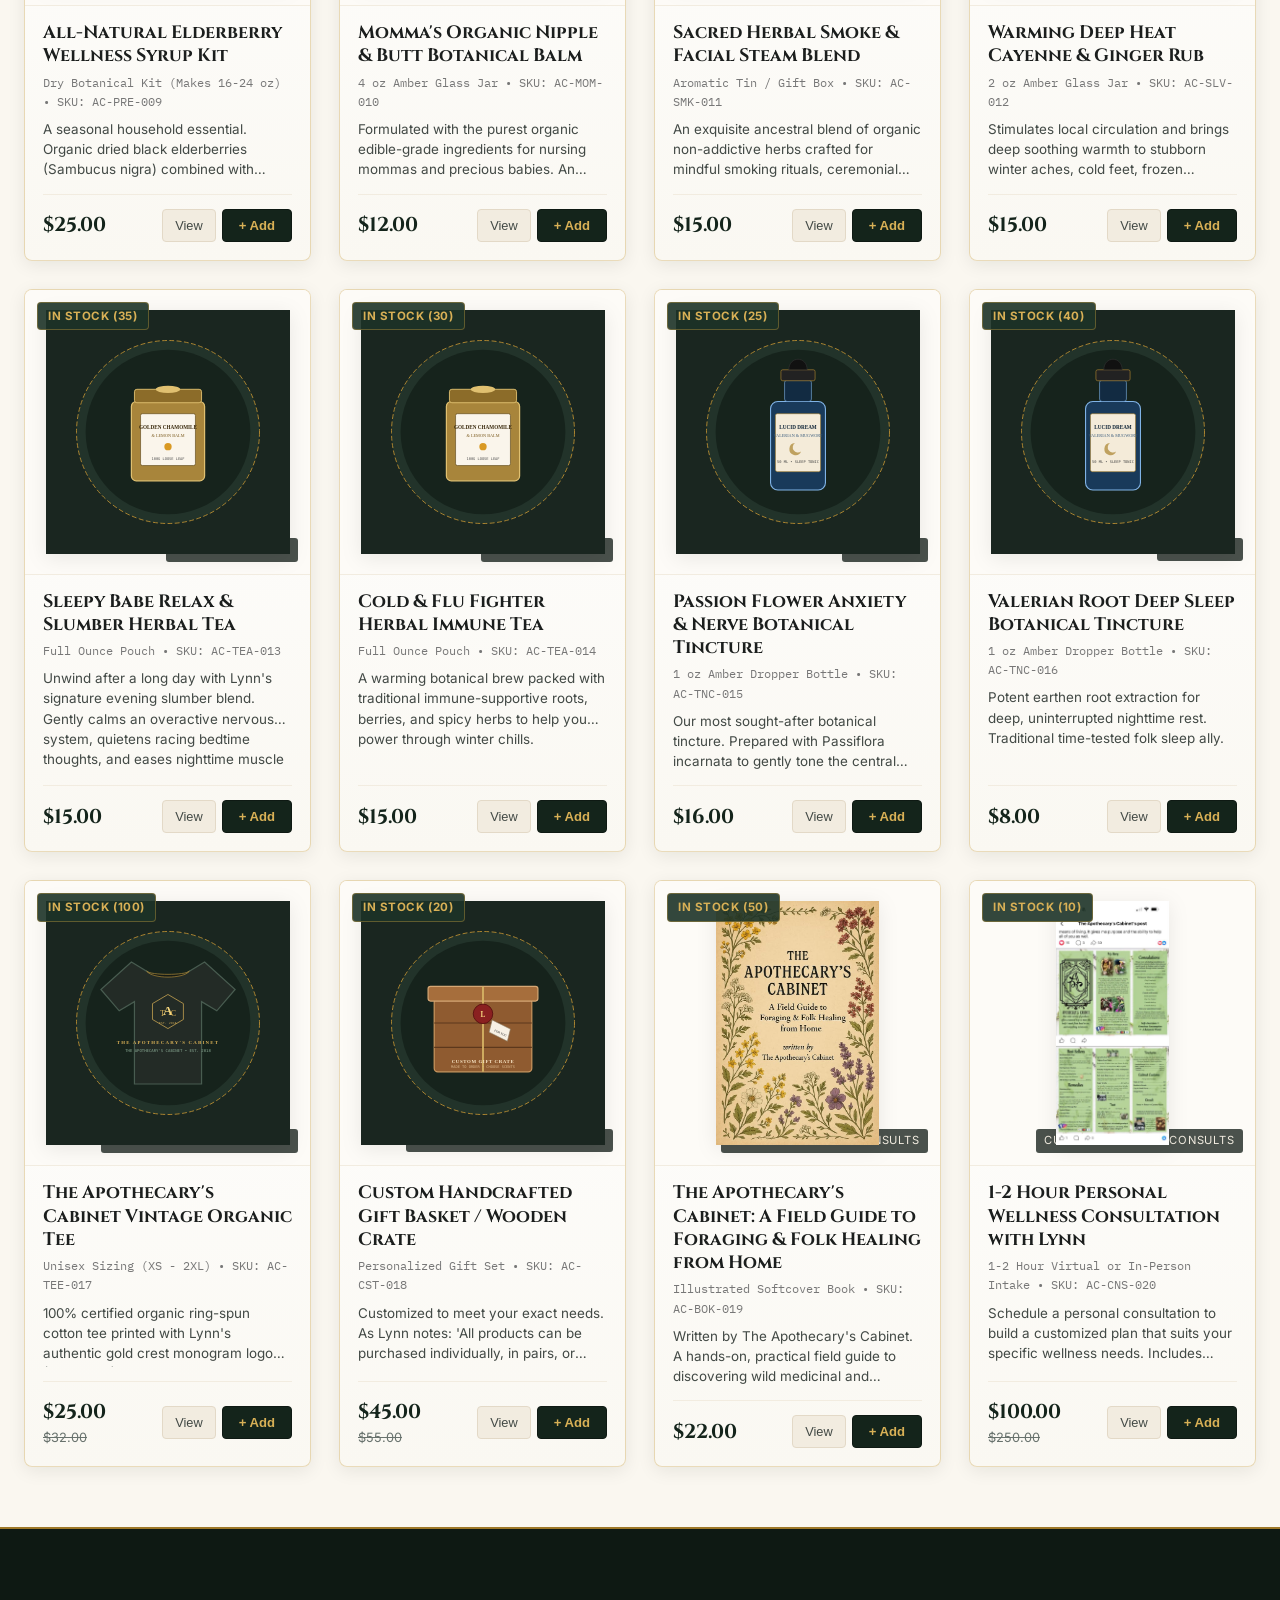
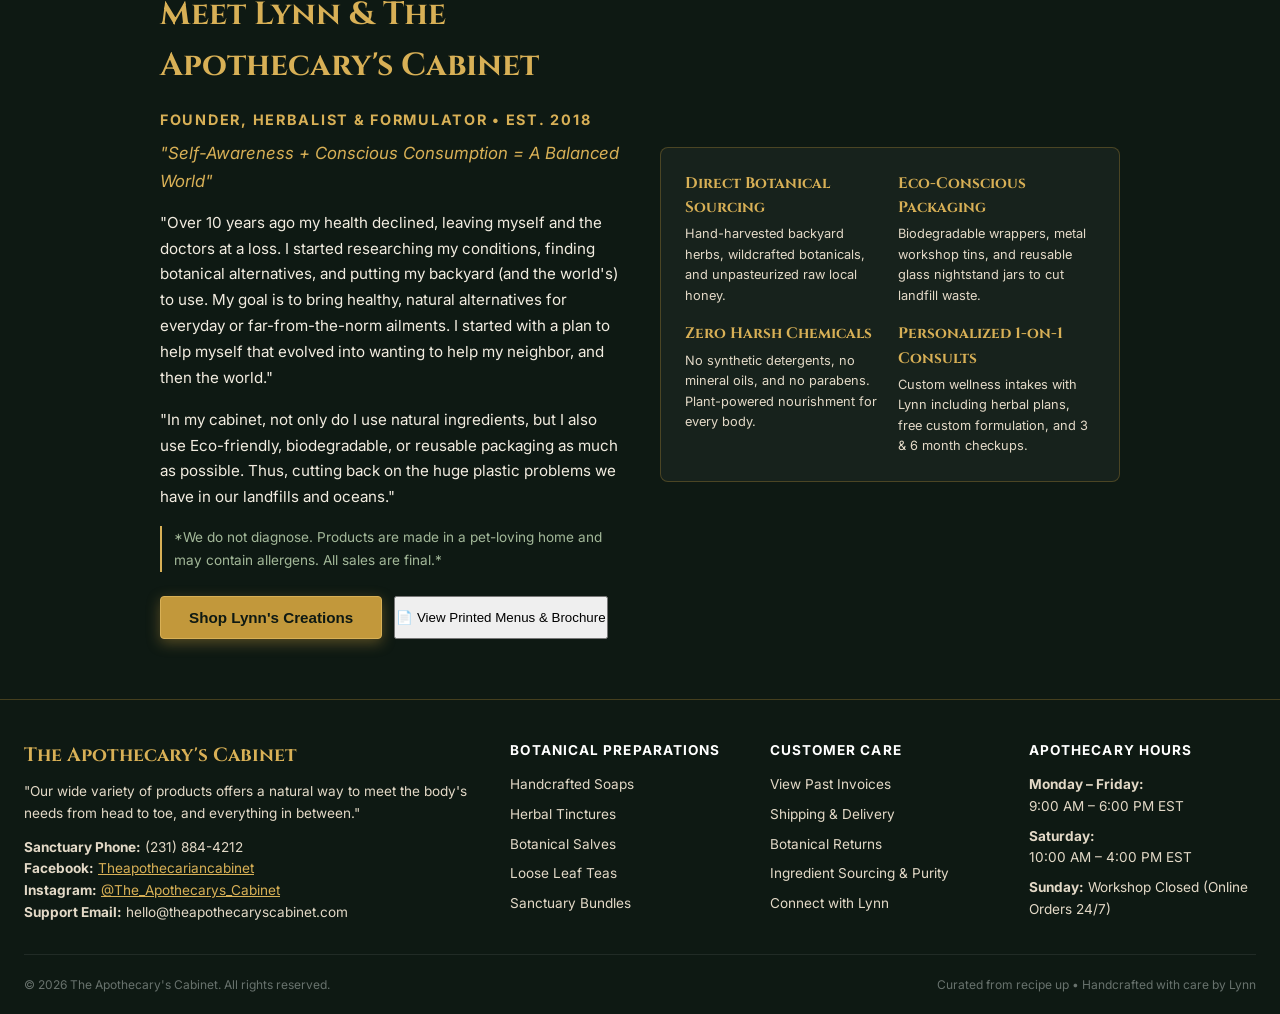
==== commit 8924f777: "Update hero title to Handcrafted Botanical Preparations and use Lynn's exact brochure quote" ====
--- a/index.html
+++ b/index.html
@@ -71,14 +71,16 @@
       </div>
 
       <span class="hero-tag">EST. 2018 • HANDCRAFTED BY LYNN • ALL NATURAL &amp; ORGANIC</span>
-      <h2 class="hero-title">Handcrafted Botanical Preparations &amp; Folk Wellness</h2>
+      <h2 class="hero-title">Handcrafted Botanical Preparations</h2>
       <p class="hero-subtitle">
-        <em>"Our wide variety of products offers a natural way to meet the body's needs from head to toe, and everything in between."</em><br>
-        Handcrafted with care by Lynn — all-natural, organic, cruelty-free botanical preparations, lavish lotion bars, comfrey salves, herbal face serums, and custom creations.
+        "Our wide variety of products offers a natural way to meet the body's needs from head to toe, and everything in between."
+      </p>
+      <p style="font-size: 0.92rem; color: #c0d4bb; max-width: 680px; margin: 12px auto 26px; line-height: 1.55;">
+        Homemade with all-natural ingredients, eco-friendly, biodegradable or reusable packaging. Products can be purchased individually, in pairs, or grouped in custom baskets.
       </p>
       <div class="hero-ctas">
-        <a href="#catalog" class="btn-primary">Browse The Formulations 🌿</a>
-        <a href="#story" class="btn-secondary">The Herbalist's Method 🔮</a>
+        <a href="#catalog" class="btn-primary">Browse Preparations 🌿</a>
+        <a href="#story" class="btn-secondary">Read Lynn's Story</a>
       </div>
     </div>
   </section>
